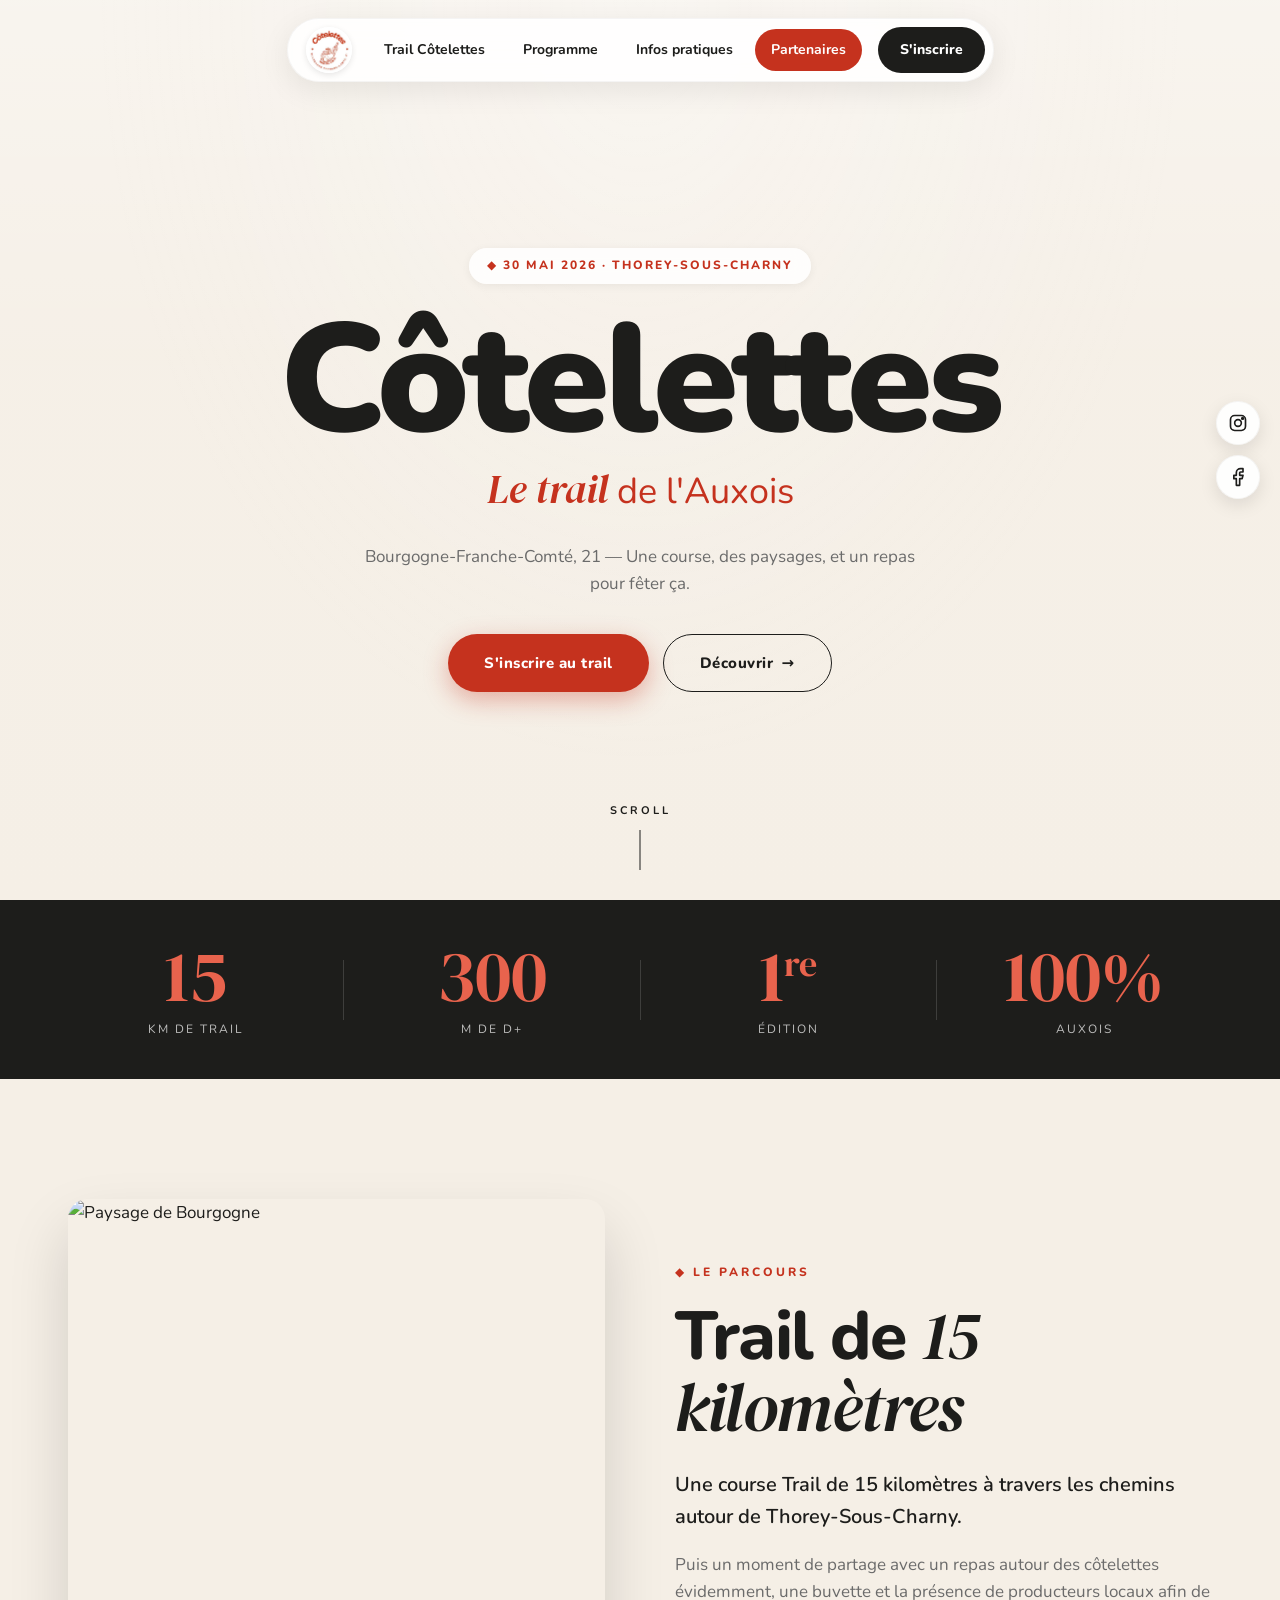
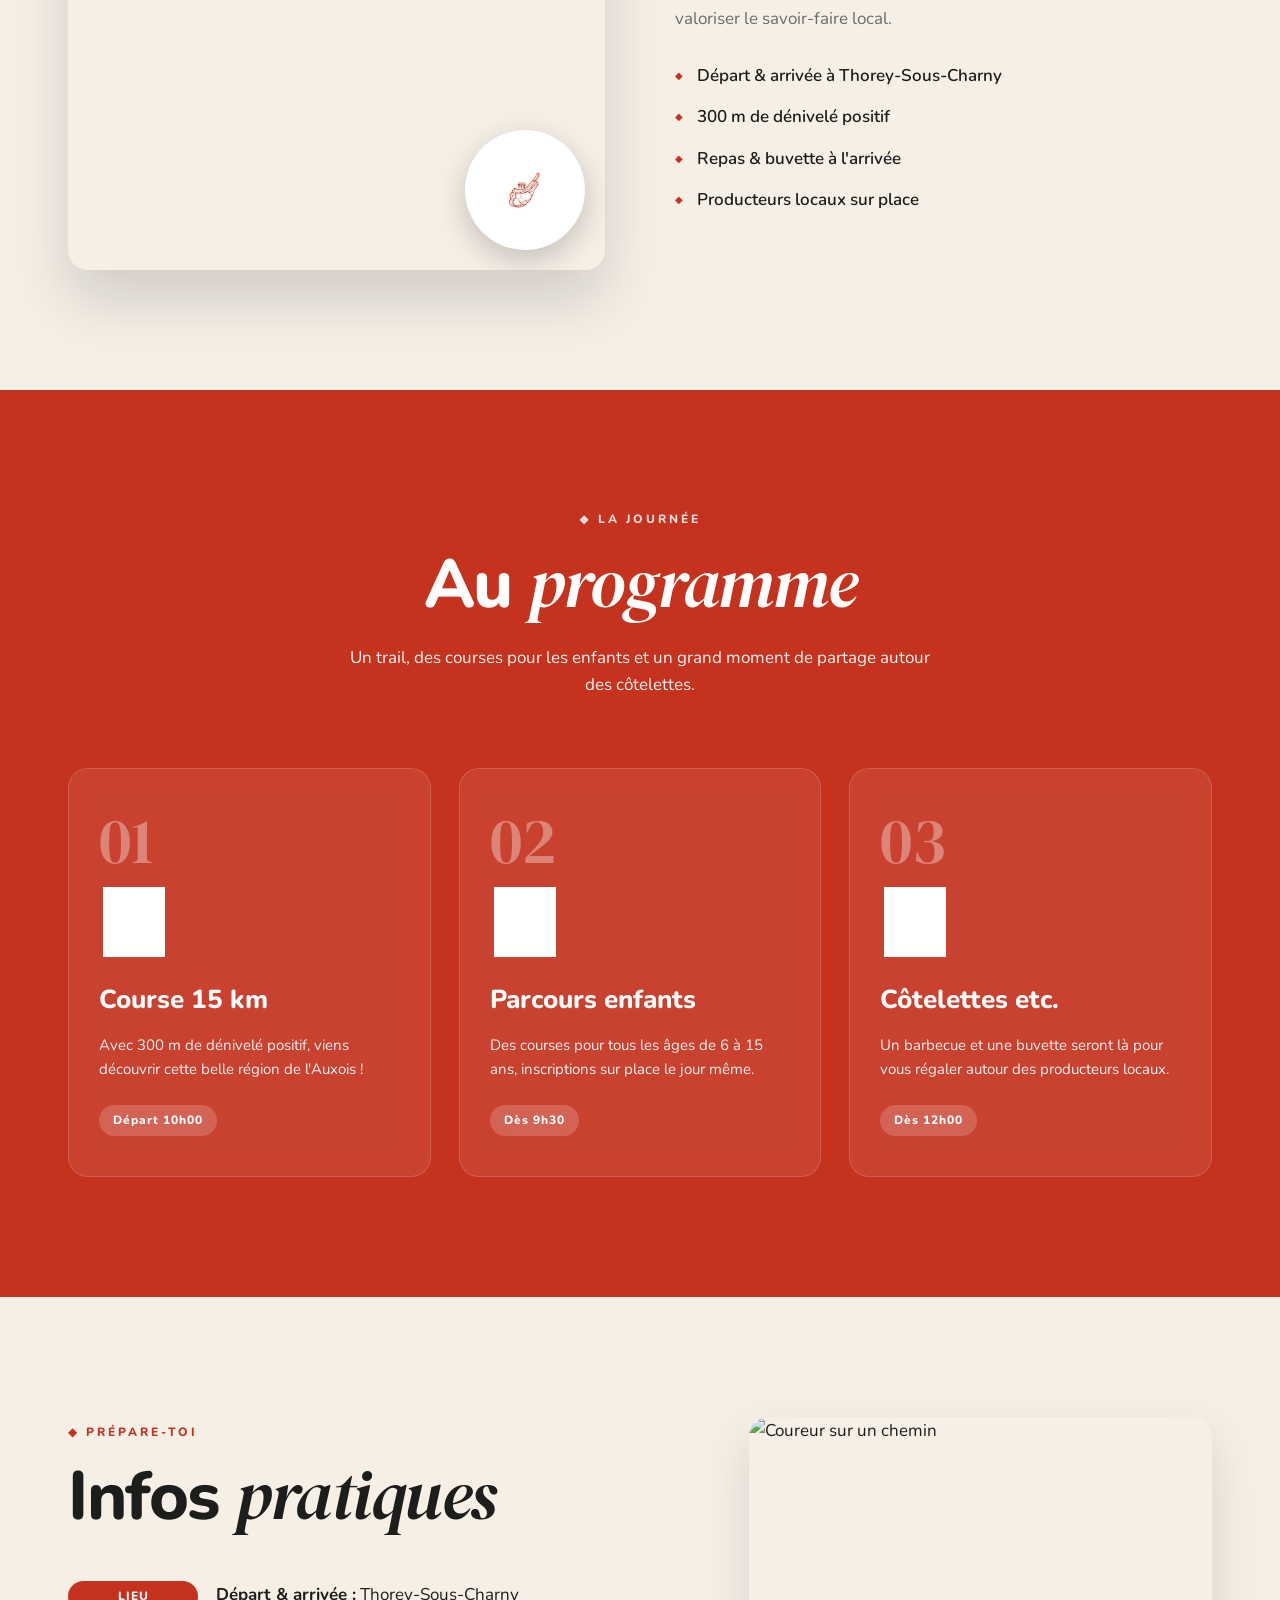
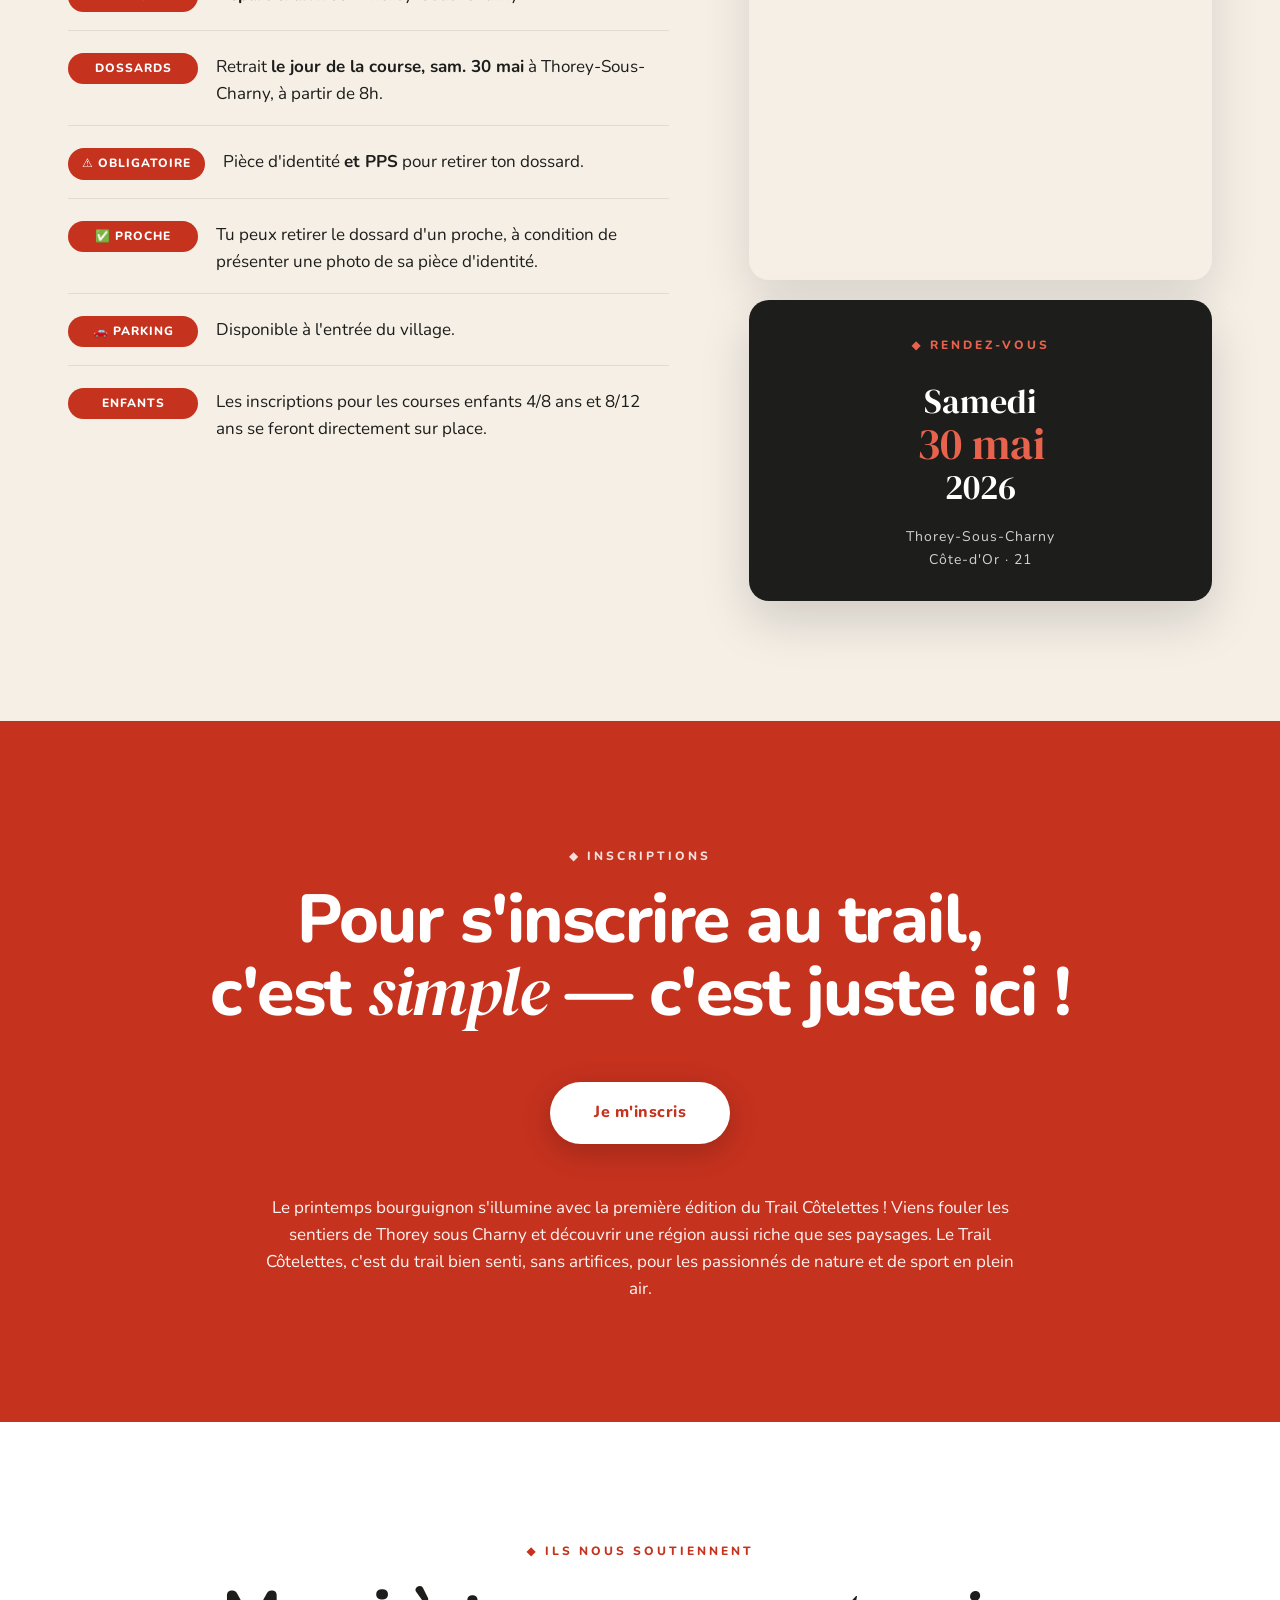
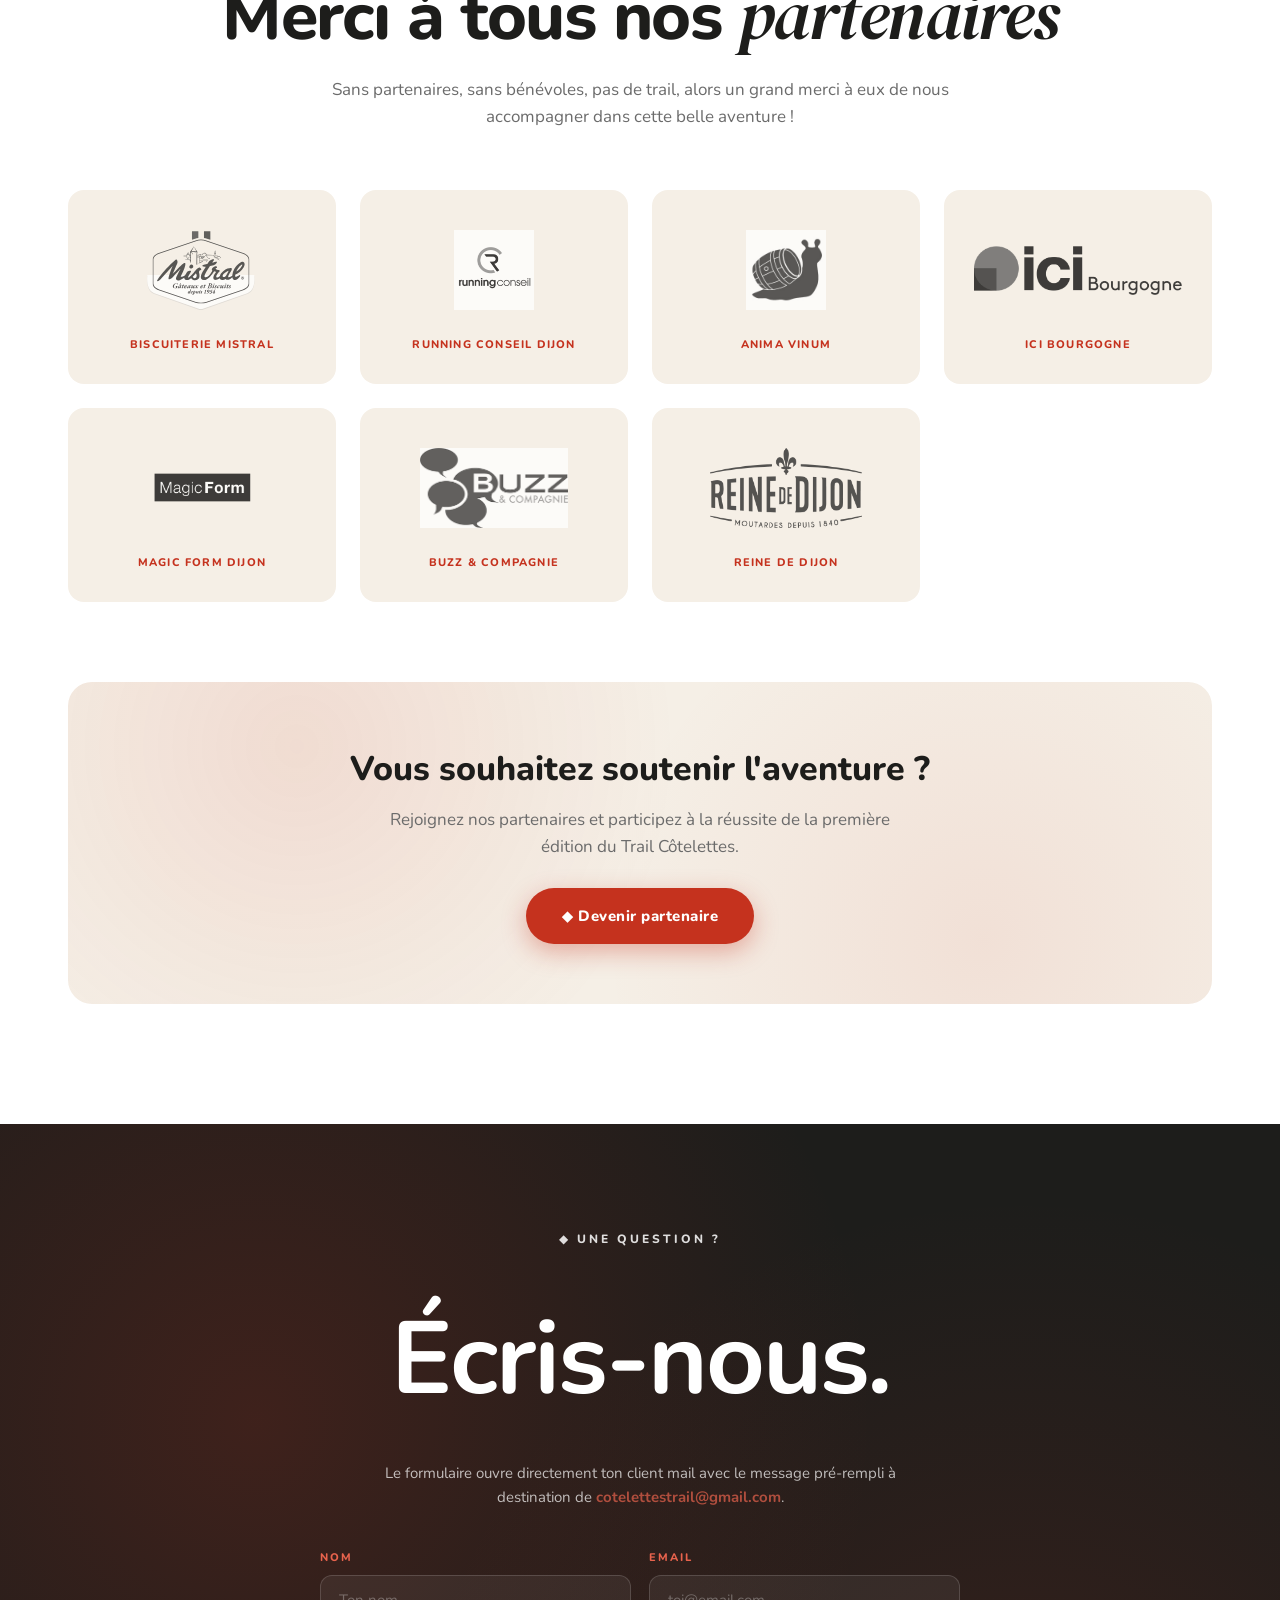
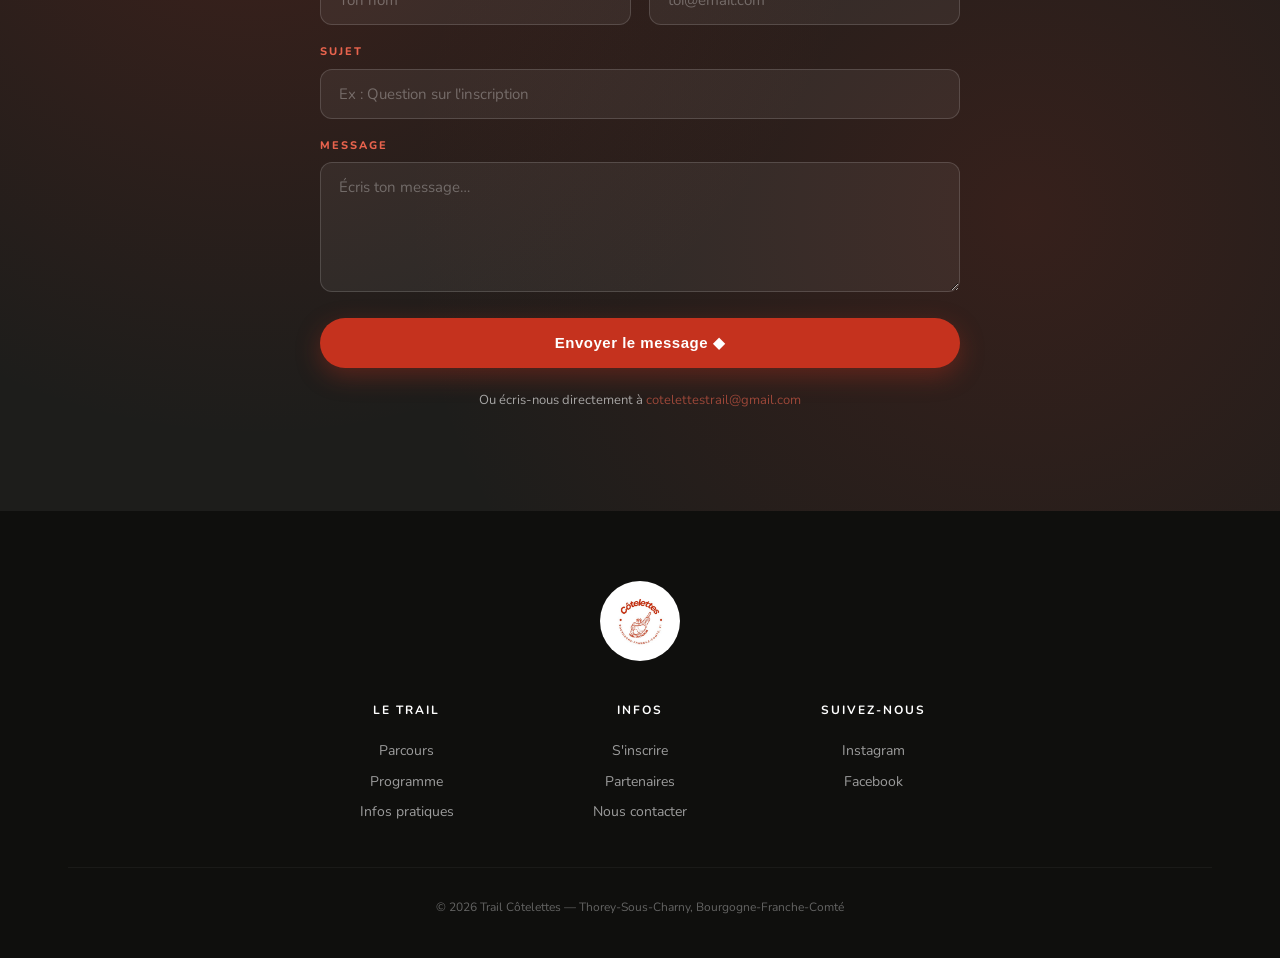
==== index.html @ 02a8e456 "Initial commit — V1 du site Trail Côtelettes - One-page responsive (HTML/CSS/JS vanilla) - Hero lumi" ====
<!DOCTYPE html>
<html lang="fr">
<head>
  <meta charset="UTF-8" />
  <meta name="viewport" content="width=device-width, initial-scale=1.0" />
  <title>Trail Côtelettes — Trail de l'Auxois, Bourgogne-Franche-Comté</title>
  <meta name="description" content="Première édition du Trail Côtelettes à Thorey-Sous-Charny : 15 km à travers l'Auxois, parcours enfants, repas côtelettes et producteurs locaux." />
  <link rel="icon" href="assets/logo.jpg" />
  <link rel="preconnect" href="https://fonts.googleapis.com">
  <link rel="preconnect" href="https://fonts.gstatic.com" crossorigin>
  <link href="https://fonts.googleapis.com/css2?family=Nunito:wght@400;600;700;800;900&family=DM+Serif+Display:ital@0;1&display=swap" rel="stylesheet">
  <link rel="stylesheet" href="styles.css" />
</head>
<body>

  <!-- Social rail -->
  <aside class="social-rail" aria-label="Réseaux sociaux">
    <a href="https://www.instagram.com/cotelettes_trail/" target="_blank" rel="noopener" aria-label="Instagram">
      <svg viewBox="0 0 24 24" fill="none" stroke="currentColor" stroke-width="2" stroke-linecap="round" stroke-linejoin="round"><rect x="3" y="3" width="18" height="18" rx="5"/><circle cx="12" cy="12" r="4"/><circle cx="17.5" cy="6.5" r="1" fill="currentColor"/></svg>
    </a>
    <a href="https://www.facebook.com/profile.php?id=61588005159588" target="_blank" rel="noopener" aria-label="Facebook">
      <svg viewBox="0 0 24 24" fill="none" stroke="currentColor" stroke-width="2" stroke-linecap="round" stroke-linejoin="round"><path d="M18 2h-3a5 5 0 0 0-5 5v3H7v4h3v8h4v-8h3l1-4h-4V7a1 1 0 0 1 1-1h3z"/></svg>
    </a>
  </aside>

  <!-- HEADER : pill nav flottante -->
  <header class="header">
    <div class="header__bar">
      <a href="#home" class="header__logo" aria-label="Accueil">
        <span class="header__logo-circle">
          <img src="assets/logo.jpg" alt="Logo Côtelettes" />
        </span>
      </a>
      <nav class="nav">
        <a href="#trail">Trail Côtelettes</a>
        <a href="#programme">Programme</a>
        <a href="#infos">Infos pratiques</a>
        <a href="#partenaires">Partenaires</a>
      </nav>
      <a href="https://fr.milesrepublic.com/event/cotelettes-15542" target="_blank" rel="noopener" class="header__cta">S'inscrire</a>
      <button class="burger" aria-label="Menu" aria-expanded="false">
        <span></span><span></span><span></span>
      </button>
    </div>
  </header>

  <!-- HERO -->
  <section id="home" class="hero">
    <div class="hero__bg"></div>
    <div class="hero__grain"></div>
    <div class="hero__content">
      <span class="hero__badge">◆ 30 MAI 2026 · THOREY-SOUS-CHARNY</span>
      <h1 class="hero__title">Côtelettes</h1>
      <p class="hero__tagline"><em>Le trail</em> de l'Auxois</p>
      <p class="hero__desc">Bourgogne-Franche-Comté, 21 — Une course, des paysages, et un repas pour fêter ça.</p>
      <div class="hero__actions">
        <a href="https://fr.milesrepublic.com/event/cotelettes-15542" target="_blank" rel="noopener" class="btn btn--primary">S'inscrire au trail</a>
        <a href="#trail" class="btn btn--ghost">Découvrir <span aria-hidden>→</span></a>
      </div>
    </div>
    <div class="hero__scroll" aria-hidden="true">
      <span class="hero__scroll-label">Scroll</span>
      <span class="hero__scroll-line"></span>
    </div>
  </section>

  <!-- STATS -->
  <section class="stats">
    <div class="container stats__grid">
      <div class="stats__item">
        <strong>15</strong><span>km de trail</span>
      </div>
      <div class="stats__sep"></div>
      <div class="stats__item">
        <strong>300</strong><span>m de D+</span>
      </div>
      <div class="stats__sep"></div>
      <div class="stats__item">
        <strong>1<sup>re</sup></strong><span>édition</span>
      </div>
      <div class="stats__sep"></div>
      <div class="stats__item">
        <strong>100%</strong><span>Auxois</span>
      </div>
    </div>
  </section>

  <!-- TRAIL : intro en split avec image -->
  <section id="trail" class="section trail">
    <div class="container trail__grid">
      <div class="trail__visual">
        <img src="https://images.unsplash.com/photo-1490750967868-88aa4486c946?auto=format&fit=crop&w=1200&q=80" alt="Paysage de Bourgogne" />
        <div class="trail__badge">
          <img src="assets/cotelette-icon.jpeg" alt="" />
        </div>
      </div>
      <div class="trail__text">
        <span class="eyebrow">◆ Le parcours</span>
        <h2>Trail de <em>15 kilomètres</em></h2>
        <p class="lead">
          Une course Trail de 15 kilomètres à travers les chemins autour
          de Thorey-Sous-Charny.
        </p>
        <p>
          Puis un moment de partage avec un repas autour des côtelettes évidemment,
          une buvette et la présence de producteurs locaux afin de valoriser
          le savoir-faire local.
        </p>
        <ul class="trail__list">
          <li><span>◆</span> Départ & arrivée à Thorey-Sous-Charny</li>
          <li><span>◆</span> 300 m de dénivelé positif</li>
          <li><span>◆</span> Repas & buvette à l'arrivée</li>
          <li><span>◆</span> Producteurs locaux sur place</li>
        </ul>
      </div>
    </div>
  </section>

  <!-- AU PROGRAMME -->
  <section id="programme" class="section section--red programme">
    <div class="container">
      <span class="eyebrow eyebrow--light">◆ La journée</span>
      <h2 class="section__title">Au <em>programme</em></h2>
      <p class="section__subtitle">Un trail, des courses pour les enfants et un grand moment de partage autour des côtelettes.</p>

      <div class="programme__grid">
        <article class="p-card">
          <span class="p-card__num">01</span>
          <img src="assets/cotelette-icon.jpeg" alt="" class="p-card__icon" />
          <h3>Course 15 km</h3>
          <p>Avec 300 m de dénivelé positif, viens découvrir cette belle région de l'Auxois !</p>
          <span class="p-card__time">Départ 10h00</span>
        </article>
        <article class="p-card">
          <span class="p-card__num">02</span>
          <img src="assets/cotelette-icon.jpeg" alt="" class="p-card__icon" />
          <h3>Parcours enfants</h3>
          <p>Des courses pour tous les âges de 6 à 15 ans, inscriptions sur place le jour même.</p>
          <span class="p-card__time">Dès 9h30</span>
        </article>
        <article class="p-card">
          <span class="p-card__num">03</span>
          <img src="assets/cotelette-icon.jpeg" alt="" class="p-card__icon" />
          <h3>Côtelettes etc.</h3>
          <p>Un barbecue et une buvette seront là pour vous régaler autour des producteurs locaux.</p>
          <span class="p-card__time">Dès 12h00</span>
        </article>
      </div>
    </div>
  </section>

  <!-- INFOS PRATIQUES (fond clair avec image en colonne) -->
  <section id="infos" class="section infos-section">
    <div class="container infos__grid">
      <div class="infos__text">
        <span class="eyebrow">◆ Prépare-toi</span>
        <h2>Infos <em>pratiques</em></h2>
        <ul class="infos__list">
          <li>
            <span class="infos__pill">Lieu</span>
            <div><strong>Départ & arrivée :</strong> Thorey-Sous-Charny</div>
          </li>
          <li>
            <span class="infos__pill">Dossards</span>
            <div>Retrait <strong>le jour de la course, sam. 30 mai</strong> à Thorey-Sous-Charny, à partir de 8h.</div>
          </li>
          <li>
            <span class="infos__pill">⚠️ Obligatoire</span>
            <div>Pièce d'identité <strong>et PPS</strong> pour retirer ton dossard.</div>
          </li>
          <li>
            <span class="infos__pill">✅ Proche</span>
            <div>Tu peux retirer le dossard d'un proche, à condition de présenter une photo de sa pièce d'identité.</div>
          </li>
          <li>
            <span class="infos__pill">🚗 Parking</span>
            <div>Disponible à l'entrée du village.</div>
          </li>
          <li>
            <span class="infos__pill">Enfants</span>
            <div>Les inscriptions pour les courses enfants 4/8 ans et 8/12 ans se feront directement sur place.</div>
          </li>
        </ul>
      </div>
      <aside class="infos__aside">
        <img src="https://images.unsplash.com/photo-1476480862126-209bfaa8edc8?auto=format&fit=crop&w=900&q=80" alt="Coureur sur un chemin" />
        <div class="infos__card">
          <span class="eyebrow">◆ Rendez-vous</span>
          <p class="infos__date">Samedi<br/><strong>30 mai</strong><br/>2026</p>
          <p class="infos__loc">Thorey-Sous-Charny<br/>Côte-d'Or · 21</p>
        </div>
      </aside>
    </div>
  </section>

  <!-- INSCRIPTIONS -->
  <section id="inscriptions" class="section section--red inscriptions">
    <div class="container">
      <span class="eyebrow eyebrow--light">◆ Inscriptions</span>
      <h2>Pour s'inscrire au trail,<br/>c'est <em>simple</em> — c'est juste ici !</h2>
      <a href="https://fr.milesrepublic.com/event/cotelettes-15542" target="_blank" rel="noopener" class="btn btn--white">Je m'inscris</a>
      <p class="inscriptions__text">
        Le printemps bourguignon s'illumine avec la première édition du Trail Côtelettes !
        Viens fouler les sentiers de Thorey sous Charny et découvrir une région aussi riche
        que ses paysages. Le Trail Côtelettes, c'est du trail bien senti, sans artifices,
        pour les passionnés de nature et de sport en plein air.
      </p>
    </div>
  </section>

  <!-- PARTENAIRES -->
  <section id="partenaires" class="section partenaires">
    <div class="container">
      <span class="eyebrow eyebrow--center">◆ Ils nous soutiennent</span>
      <h2 class="section__title">Merci à tous nos <em>partenaires</em></h2>
      <p class="partenaires__lead">
        Sans partenaires, sans bénévoles, pas de trail, alors un grand merci à eux
        de nous accompagner dans cette belle aventure !
      </p>

      <div class="partners-grid">
        <a href="https://www.biscuits-mistral.fr/" target="_blank" rel="noopener" class="partner">
          <div class="partner__logo"><img src="assets/partners/mistral.svg" alt="Biscuiterie Mistral" /></div>
          <span class="partner__name">BISCUITERIE MISTRAL</span>
        </a>
        <a href="https://www.running-conseil.com/runningconseil-dijon.html" target="_blank" rel="noopener" class="partner">
          <div class="partner__logo"><img src="assets/partners/running-conseil.png" alt="Running Conseil Dijon" /></div>
          <span class="partner__name">RUNNING CONSEIL DIJON</span>
        </a>
        <a href="https://www.animavinum.fr" target="_blank" rel="noopener" class="partner">
          <div class="partner__logo"><img src="assets/partners/anima-vinum.jpg" alt="Anima Vinum" /></div>
          <span class="partner__name">ANIMA VINUM</span>
        </a>
        <a href="https://www.francebleu.fr/radio/bourgogne" target="_blank" rel="noopener" class="partner">
          <div class="partner__logo"><img src="assets/partners/ici-bourgogne.png" alt="Ici Bourgogne" /></div>
          <span class="partner__name">ICI BOURGOGNE</span>
        </a>
        <a href="https://magic-form.fr" target="_blank" rel="noopener" class="partner">
          <div class="partner__logo"><img src="assets/partners/magic-form.png" alt="Magic Form Dijon" /></div>
          <span class="partner__name">MAGIC FORM DIJON</span>
        </a>
        <a href="https://www.buzzetcompagnie.com" target="_blank" rel="noopener" class="partner">
          <div class="partner__logo"><img src="assets/partners/buzz-compagnie.png" alt="Buzz &amp; Compagnie" /></div>
          <span class="partner__name">BUZZ &amp; COMPAGNIE</span>
        </a>
        <a href="https://reinededijon.fr" target="_blank" rel="noopener" class="partner">
          <div class="partner__logo"><img src="assets/partners/reine-de-dijon.webp" alt="Reine de Dijon" /></div>
          <span class="partner__name">REINE DE DIJON</span>
        </a>
      </div>

      <div class="partenaires__cta">
        <h3>Vous souhaitez soutenir l'aventure ?</h3>
        <p>Rejoignez nos partenaires et participez à la réussite de la première édition du Trail Côtelettes.</p>
        <a href="mailto:cotelettestrail@gmail.com?subject=Devenir%20partenaire%20du%20Trail%20C%C3%B4telettes&body=Bonjour%2C%0A%0AJe%20souhaite%20devenir%20partenaire%20du%20Trail%20C%C3%B4telettes.%0A%0ANom%20de%20l'entreprise%20%2F%20association%20%3A%20%0APersonne%20%C3%A0%20contacter%20%3A%20%0AT%C3%A9l%C3%A9phone%20%3A%20%0A%0ANotre%20proposition%20de%20soutien%20%3A%20%0A%0AMerci%20%2C%0A" class="btn btn--primary">◆ Devenir partenaire</a>
      </div>
    </div>
  </section>

  <!-- CONTACT / FORMULAIRE -->
  <section id="contact" class="contact-cta">
    <div class="container contact-cta__inner">
      <span class="eyebrow eyebrow--light">◆ Une question ?</span>
      <h2>Écris-nous.</h2>
      <p class="contact-cta__intro">Le formulaire ouvre directement ton client mail avec le message pré-rempli à destination de <strong>cotelettestrail@gmail.com</strong>.</p>

      <form class="contact-form" id="contactForm" novalidate>
        <div class="contact-form__row">
          <label>
            <span>Nom</span>
            <input type="text" name="name" required placeholder="Ton nom" />
          </label>
          <label>
            <span>Email</span>
            <input type="email" name="email" required placeholder="toi@email.com" />
          </label>
        </div>
        <label>
          <span>Sujet</span>
          <input type="text" name="subject" required placeholder="Ex : Question sur l'inscription" />
        </label>
        <label>
          <span>Message</span>
          <textarea name="message" rows="5" required placeholder="Écris ton message…"></textarea>
        </label>
        <button type="submit" class="btn btn--primary">Envoyer le message ◆</button>
        <p class="contact-form__fallback">Ou écris-nous directement à <a href="mailto:cotelettestrail@gmail.com">cotelettestrail@gmail.com</a></p>
      </form>
    </div>
  </section>

  <!-- FOOTER -->
  <footer class="footer">
    <div class="container footer__inner">
      <img src="assets/logo.jpg" alt="Logo Côtelettes" class="footer__logo" />
      <div class="footer__cols">
        <div>
          <h4>Le trail</h4>
          <a href="#trail">Parcours</a>
          <a href="#programme">Programme</a>
          <a href="#infos">Infos pratiques</a>
        </div>
        <div>
          <h4>Infos</h4>
          <a href="https://fr.milesrepublic.com/event/cotelettes-15542" target="_blank" rel="noopener">S'inscrire</a>
          <a href="#partenaires">Partenaires</a>
          <a href="#contact">Nous contacter</a>
        </div>
        <div>
          <h4>Suivez-nous</h4>
          <a href="https://www.instagram.com/cotelettes_trail/" target="_blank" rel="noopener">Instagram</a>
          <a href="https://www.facebook.com/profile.php?id=61588005159588" target="_blank" rel="noopener">Facebook</a>
        </div>
      </div>
      <p class="footer__copy">© 2026 Trail Côtelettes — Thorey-Sous-Charny, Bourgogne-Franche-Comté</p>
    </div>
  </footer>

  <script src="script.js"></script>
</body>
</html>
---- styles.css ----
/* =========================================================
   Trail Côtelettes – Styles V1
   Inspiration : hero lumineux, pill nav, accents serif
========================================================= */

:root {
  --red: #c5321e;
  --red-dark: #a42714;
  --red-soft: #e8634d;
  --cream: #f5efe6;
  --sand: #ece2d0;
  --white: #ffffff;
  --text-dark: #1d1d1b;
  --text-muted: #6b6b6b;
  --radius: 999px;
  --max: 1200px;
  --ease: cubic-bezier(.4,0,.2,1);
  --serif: 'DM Serif Display', 'Times New Roman', serif;
}

* { box-sizing: border-box; margin: 0; padding: 0; }
html { scroll-behavior: smooth; }

body {
  font-family: 'Nunito', system-ui, -apple-system, sans-serif;
  color: var(--text-dark);
  background: var(--cream);
  line-height: 1.6;
  font-size: 17px;
  -webkit-font-smoothing: antialiased;
  overflow-x: hidden;
}

img { max-width: 100%; display: block; }
a { color: inherit; text-decoration: none; }

.container { max-width: var(--max); margin: 0 auto; padding: 0 28px; }

/* Eyebrow */
.eyebrow {
  display: inline-block;
  font-size: 12px;
  font-weight: 800;
  letter-spacing: 3px;
  text-transform: uppercase;
  color: var(--red);
  margin-bottom: 18px;
}
.eyebrow--light { color: rgba(255,255,255,.85); }
.eyebrow--center { display: block; text-align: center; }

/* Serif italic accent utilisé partout */
em {
  font-family: var(--serif);
  font-style: italic;
  font-weight: 400;
}

h2 em { color: inherit; }

/* ============ HEADER : pill nav flottante ============ */
.header {
  position: fixed;
  top: 18px;
  left: 0; right: 0;
  z-index: 100;
  display: flex;
  justify-content: center;
  pointer-events: none;
}
.header__bar {
  pointer-events: auto;
  display: flex;
  align-items: center;
  gap: 8px;
  background: rgba(255,255,255,.88);
  backdrop-filter: blur(16px);
  -webkit-backdrop-filter: blur(16px);
  border-radius: var(--radius);
  padding: 8px 8px 8px 18px;
  box-shadow: 0 8px 30px rgba(0,0,0,.08), 0 1px 0 rgba(255,255,255,.4) inset;
  border: 1px solid rgba(0,0,0,.04);
  max-width: calc(100% - 32px);
}
.header__logo { flex-shrink: 0; }
.header__logo-circle {
  display: block;
  width: 46px; height: 46px;
  border-radius: 50%;
  overflow: hidden;
  background: var(--white);
  box-shadow: 0 2px 6px rgba(0,0,0,.1);
}
.header__logo-circle img {
  width: 100%;
  height: 100%;
  object-fit: cover;
  transform: scale(1.35);
}
.nav {
  display: flex;
  gap: 6px;
  padding: 0 8px;
}
.nav a {
  font-weight: 700;
  font-size: 14px;
  color: var(--text-dark);
  padding: 10px 16px;
  border-radius: var(--radius);
  transition: background .2s var(--ease), color .2s var(--ease);
}
.nav a:hover { background: rgba(197,50,30,.08); color: var(--red); }
.nav a.active { background: var(--red); color: var(--white); }

.header__cta {
  background: var(--text-dark);
  color: var(--white);
  padding: 12px 22px;
  border-radius: var(--radius);
  font-weight: 800;
  font-size: 14px;
  transition: background .2s var(--ease), transform .2s var(--ease);
}
.header__cta:hover { background: var(--red); transform: translateY(-1px); }

.burger {
  display: none;
  background: none;
  border: 0;
  cursor: pointer;
  flex-direction: column;
  gap: 5px;
  padding: 12px;
}
.burger span {
  width: 22px; height: 2px;
  background: var(--text-dark);
  transition: transform .3s var(--ease), opacity .3s var(--ease);
}
.burger.open span:nth-child(1) { transform: translateY(7px) rotate(45deg); }
.burger.open span:nth-child(2) { opacity: 0; }
.burger.open span:nth-child(3) { transform: translateY(-7px) rotate(-45deg); }

/* ============ HERO lumineux ============ */
.hero {
  position: relative;
  min-height: 100vh;
  display: flex;
  align-items: center;
  justify-content: center;
  text-align: center;
  padding: 140px 24px 100px;
  overflow: hidden;
  color: var(--text-dark);
}
.hero__bg {
  position: absolute;
  inset: 0;
  background:
    linear-gradient(180deg, rgba(255,255,255,.35) 0%, rgba(255,255,255,.05) 40%, rgba(245,239,230,.85) 100%),
    url('https://images.unsplash.com/photo-1500534314209-a25ddb2bd429?auto=format&fit=crop&w=1920&q=80') center/cover no-repeat;
  /* image : paysage vallonné ensoleillé, printemps */
  z-index: 0;
}
.hero__grain {
  position: absolute;
  inset: 0;
  background: radial-gradient(ellipse at center top, rgba(255,255,255,.2), transparent 60%);
  z-index: 1;
  pointer-events: none;
}
.hero__content {
  position: relative;
  z-index: 2;
  max-width: 820px;
}
.hero__badge {
  display: inline-block;
  background: rgba(255,255,255,.85);
  backdrop-filter: blur(10px);
  padding: 8px 18px;
  border-radius: var(--radius);
  font-size: 12px;
  font-weight: 800;
  letter-spacing: 2px;
  color: var(--red);
  margin-bottom: 28px;
  box-shadow: 0 2px 10px rgba(0,0,0,.06);
}
.hero__title {
  font-size: clamp(72px, 12vw, 180px);
  font-weight: 900;
  letter-spacing: -4px;
  line-height: .9;
  color: var(--text-dark);
}
.hero__tagline {
  font-size: clamp(22px, 3vw, 36px);
  color: var(--red);
  margin-top: 8px;
}
.hero__tagline em { font-size: 1.1em; }
.hero__desc {
  margin-top: 22px;
  font-size: 17px;
  color: var(--text-muted);
  max-width: 580px;
  margin-left: auto;
  margin-right: auto;
}
.hero__actions {
  margin-top: 36px;
  display: flex;
  gap: 14px;
  justify-content: center;
  flex-wrap: wrap;
}
.hero__scroll {
  position: absolute;
  bottom: 30px; left: 50%;
  transform: translateX(-50%);
  display: flex;
  flex-direction: column;
  align-items: center;
  gap: 10px;
  z-index: 3;
}
.hero__scroll-label {
  font-size: 11px;
  letter-spacing: 3px;
  font-weight: 700;
  color: var(--text-dark);
  text-transform: uppercase;
}
.hero__scroll-line {
  width: 1px;
  height: 40px;
  background: var(--text-dark);
  position: relative;
  overflow: hidden;
}
.hero__scroll-line::after {
  content: '';
  position: absolute;
  top: -40px; left: 0;
  width: 100%; height: 40px;
  background: var(--red);
  animation: scrollLine 2s infinite;
}
@keyframes scrollLine {
  0% { top: -40px; } 100% { top: 40px; }
}

/* ============ BUTTONS ============ */
.btn {
  display: inline-flex;
  align-items: center;
  gap: 8px;
  padding: 16px 36px;
  border-radius: var(--radius);
  font-weight: 800;
  font-size: 15px;
  letter-spacing: .5px;
  cursor: pointer;
  transition: transform .2s var(--ease), box-shadow .2s var(--ease), background .2s var(--ease);
  border: 0;
}
.btn--primary {
  background: var(--red);
  color: var(--white);
  box-shadow: 0 8px 24px rgba(197, 50, 30, .35);
}
.btn--primary:hover {
  background: var(--red-dark);
  transform: translateY(-2px);
  box-shadow: 0 12px 30px rgba(197, 50, 30, .5);
}
.btn--ghost {
  background: transparent;
  color: var(--text-dark);
  border: 1.5px solid var(--text-dark);
}
.btn--ghost:hover {
  background: var(--text-dark);
  color: var(--white);
  transform: translateY(-2px);
}
.btn--white {
  background: var(--white);
  color: var(--red);
  padding: 18px 44px;
  font-size: 16px;
  box-shadow: 0 8px 30px rgba(0,0,0,.2);
}
.btn--white:hover {
  transform: translateY(-2px);
  box-shadow: 0 12px 40px rgba(0,0,0,.25);
}

/* ============ STATS ============ */
.stats {
  background: var(--text-dark);
  color: var(--white);
  padding: 40px 0;
}
.stats__grid {
  display: flex;
  align-items: center;
  justify-content: space-between;
  gap: 20px;
}
.stats__item {
  display: flex;
  flex-direction: column;
  align-items: center;
  flex: 1;
  text-align: center;
}
.stats__item strong {
  font-family: var(--serif);
  font-size: clamp(42px, 6vw, 72px);
  line-height: 1;
  font-weight: 400;
  color: var(--red-soft);
}
.stats__item sup { font-size: .5em; top: -.8em; }
.stats__item span {
  font-size: 12px;
  letter-spacing: 2px;
  text-transform: uppercase;
  margin-top: 8px;
  opacity: .7;
}
.stats__sep {
  width: 1px;
  height: 60px;
  background: rgba(255,255,255,.15);
}

/* ============ SECTIONS ============ */
.section { padding: 120px 0; position: relative; }
.section--red {
  background: var(--red);
  color: var(--white);
}
.section h2 {
  font-size: clamp(38px, 5.5vw, 68px);
  font-weight: 800;
  line-height: 1.05;
  letter-spacing: -1.5px;
  margin-bottom: 24px;
}
.section__title { text-align: center; }
.section__subtitle {
  text-align: center;
  max-width: 580px;
  margin: 0 auto 70px;
  opacity: .95;
  font-size: 17px;
}

/* ============ TRAIL (split) ============ */
.trail { background: var(--cream); }
.trail__grid {
  display: grid;
  grid-template-columns: 1fr 1fr;
  gap: 70px;
  align-items: center;
}
.trail__visual {
  position: relative;
  border-radius: 20px;
  overflow: hidden;
  aspect-ratio: 4/5;
  box-shadow: 0 30px 60px rgba(0,0,0,.15);
}
.trail__visual img {
  width: 100%; height: 100%;
  object-fit: cover;
  transition: transform .8s var(--ease);
}
.trail__visual:hover img { transform: scale(1.04); }
.trail__badge {
  position: absolute;
  bottom: 20px; right: 20px;
  width: 120px; height: 120px;
  background: var(--white);
  border-radius: 50%;
  display: flex;
  align-items: center;
  justify-content: center;
  box-shadow: 0 10px 30px rgba(0,0,0,.2);
  padding: 18px;
}
.trail__badge img { width: 100%; object-fit: contain; }
.trail__text h2 { color: var(--text-dark); }
.trail__text .lead {
  font-size: 20px;
  font-weight: 600;
  margin-bottom: 18px;
  color: var(--text-dark);
}
.trail__text p { color: var(--text-muted); margin-bottom: 14px; }
.trail__list {
  list-style: none;
  margin-top: 30px;
  display: flex;
  flex-direction: column;
  gap: 14px;
}
.trail__list li {
  display: flex;
  align-items: flex-start;
  gap: 14px;
  font-weight: 600;
  color: var(--text-dark);
}
.trail__list li span { color: var(--red); font-size: 10px; margin-top: 6px; }

/* ============ PROGRAMME cards numérotées ============ */
.programme .eyebrow { display: block; text-align: center; }
.programme__grid {
  display: grid;
  grid-template-columns: repeat(3, 1fr);
  gap: 28px;
}
.p-card {
  background: rgba(255,255,255,.08);
  border: 1px solid rgba(255,255,255,.15);
  border-radius: 20px;
  padding: 40px 30px;
  position: relative;
  transition: background .3s var(--ease), transform .3s var(--ease);
  backdrop-filter: blur(8px);
}
.p-card:hover {
  background: rgba(255,255,255,.98);
  color: var(--text-dark);
  transform: translateY(-6px);
}
.p-card:hover h3 { color: var(--red); }
.p-card:hover p { color: var(--text-muted); }
.p-card:hover .p-card__num { color: var(--red); opacity: .3; }
.p-card:hover .p-card__time { background: var(--red); color: var(--white); }

.p-card__num {
  font-family: var(--serif);
  font-size: 64px;
  line-height: 1;
  font-weight: 400;
  opacity: .35;
  transition: color .3s var(--ease), opacity .3s var(--ease);
}
.p-card__icon {
  width: 70px; height: 70px;
  object-fit: contain;
  margin: 14px 0 22px;
  filter: brightness(0) invert(1);
  transition: filter .3s var(--ease);
}
.p-card:hover .p-card__icon { filter: none; }
.p-card h3 {
  font-size: 26px;
  font-weight: 800;
  margin-bottom: 12px;
  transition: color .3s var(--ease);
}
.p-card p { font-size: 15px; opacity: .92; transition: color .3s var(--ease); }
.p-card__time {
  display: inline-block;
  margin-top: 24px;
  padding: 6px 14px;
  border-radius: var(--radius);
  background: rgba(255,255,255,.18);
  font-size: 12px;
  font-weight: 800;
  letter-spacing: 1px;
  transition: background .3s var(--ease), color .3s var(--ease);
}

/* ============ INFOS PRATIQUES split ============ */
.infos-section { background: var(--cream); }
.infos__grid {
  display: grid;
  grid-template-columns: 1.3fr 1fr;
  gap: 80px;
  align-items: start;
}
.infos__text h2 { color: var(--text-dark); }
.infos__list {
  list-style: none;
  margin-top: 30px;
  display: flex;
  flex-direction: column;
  gap: 4px;
}
.infos__list li {
  display: flex;
  gap: 18px;
  padding: 18px 0;
  border-bottom: 1px solid rgba(0,0,0,.08);
  align-items: flex-start;
}
.infos__list li:last-child { border-bottom: 0; }
.infos__pill {
  flex-shrink: 0;
  min-width: 130px;
  display: inline-block;
  padding: 6px 14px;
  border-radius: var(--radius);
  background: var(--red);
  color: var(--white);
  font-size: 12px;
  font-weight: 800;
  letter-spacing: 1px;
  text-transform: uppercase;
  text-align: center;
}
.infos__list div { color: var(--text-dark); }
.infos__list strong { color: var(--text-dark); }

.infos__aside {
  position: sticky;
  top: 110px;
  display: flex;
  flex-direction: column;
  gap: 20px;
}
.infos__aside img {
  border-radius: 20px;
  aspect-ratio: 1/1;
  object-fit: cover;
  box-shadow: 0 20px 50px rgba(0,0,0,.12);
}
.infos__card {
  background: var(--text-dark);
  color: var(--white);
  border-radius: 20px;
  padding: 30px;
  text-align: center;
  box-shadow: 0 20px 50px rgba(0,0,0,.15);
}
.infos__card .eyebrow { color: var(--red-soft); }
.infos__date {
  font-family: var(--serif);
  font-size: 34px;
  line-height: 1.1;
  margin: 10px 0 20px;
}
.infos__date strong { color: var(--red-soft); font-size: 1.3em; font-weight: 400; }
.infos__loc { font-size: 14px; opacity: .8; letter-spacing: 1px; }

/* ============ INSCRIPTIONS ============ */
.inscriptions { text-align: center; }
.inscriptions .btn { margin-top: 30px; }
.inscriptions__text {
  margin: 50px auto 0;
  max-width: 760px;
  opacity: .95;
  font-size: 17px;
}

/* ============ PARTENAIRES ============ */
.partenaires { background: var(--white); padding: 120px 0; }
.partenaires h2 { color: var(--text-dark); }
.partenaires__lead {
  text-align: center;
  color: var(--text-muted);
  max-width: 640px;
  margin: 0 auto 60px;
  font-size: 17px;
}
.partners-grid {
  display: grid;
  grid-template-columns: repeat(4, 1fr);
  gap: 24px;
}
.partner {
  display: flex;
  flex-direction: column;
  align-items: center;
  gap: 16px;
  padding: 30px 20px;
  background: var(--cream);
  border-radius: 16px;
  transition: transform .3s var(--ease), box-shadow .3s var(--ease), background .3s var(--ease);
  cursor: pointer;
}
.partner:hover {
  transform: translateY(-6px);
  background: var(--white);
  box-shadow: 0 18px 40px rgba(0,0,0,.1);
}
.partner__logo {
  width: 100%;
  height: 100px;
  display: flex;
  align-items: center;
  justify-content: center;
  padding: 10px;
}
.partner__logo img {
  max-width: 100%;
  max-height: 100%;
  width: auto;
  height: auto;
  object-fit: contain;
  filter: grayscale(100%);
  opacity: .75;
  transition: filter .3s var(--ease), opacity .3s var(--ease);
}
.partner:hover .partner__logo img {
  filter: grayscale(0);
  opacity: 1;
}
.partner__name {
  color: var(--red);
  font-size: 11px;
  font-weight: 800;
  letter-spacing: 1.2px;
  text-align: center;
}

/* ============ PARTENAIRES CTA ============ */
.partenaires__cta {
  margin-top: 80px;
  text-align: center;
  padding: 60px 40px;
  background: var(--cream);
  border-radius: 24px;
  position: relative;
  overflow: hidden;
}
.partenaires__cta::before {
  content: '';
  position: absolute;
  inset: 0;
  background: radial-gradient(circle at 20% 20%, rgba(197,50,30,.1), transparent 40%),
              radial-gradient(circle at 80% 80%, rgba(197,50,30,.08), transparent 40%);
  pointer-events: none;
}
.partenaires__cta h3 {
  font-size: clamp(24px, 3vw, 34px);
  font-weight: 800;
  color: var(--text-dark);
  margin-bottom: 10px;
  position: relative;
}
.partenaires__cta p {
  max-width: 520px;
  margin: 0 auto 28px;
  color: var(--text-muted);
  position: relative;
}
.partenaires__cta .btn { position: relative; }

/* ============ CONTACT CTA ============ */
.contact-cta {
  background: var(--text-dark);
  color: var(--white);
  text-align: center;
  padding: 100px 0;
  background-image: radial-gradient(circle at 20% 30%, rgba(197,50,30,.2), transparent 50%),
                    radial-gradient(circle at 80% 70%, rgba(197,50,30,.15), transparent 50%);
}
.contact-cta h2 {
  font-size: clamp(50px, 8vw, 110px);
  letter-spacing: -2px;
  margin: 10px 0 20px;
}
.contact-cta__intro {
  max-width: 560px;
  margin: 0 auto 40px;
  opacity: .7;
  font-size: 15px;
}
.contact-cta__intro strong { color: var(--red-soft); font-weight: 700; }

/* Formulaire */
.contact-form {
  max-width: 640px;
  margin: 0 auto;
  display: flex;
  flex-direction: column;
  gap: 18px;
  text-align: left;
}
.contact-form__row {
  display: grid;
  grid-template-columns: 1fr 1fr;
  gap: 18px;
}
.contact-form label {
  display: flex;
  flex-direction: column;
  gap: 8px;
}
.contact-form label > span {
  font-size: 11px;
  font-weight: 800;
  letter-spacing: 2px;
  text-transform: uppercase;
  color: var(--red-soft);
}
.contact-form input,
.contact-form textarea {
  font-family: inherit;
  font-size: 15px;
  padding: 14px 18px;
  border-radius: 12px;
  border: 1px solid rgba(255,255,255,.15);
  background: rgba(255,255,255,.06);
  color: var(--white);
  outline: none;
  transition: border-color .2s var(--ease), background .2s var(--ease);
}
.contact-form input::placeholder,
.contact-form textarea::placeholder { color: rgba(255,255,255,.3); }
.contact-form input:focus,
.contact-form textarea:focus {
  border-color: var(--red-soft);
  background: rgba(255,255,255,.1);
}
.contact-form textarea { resize: vertical; min-height: 120px; }
.contact-form .btn {
  justify-content: center;
  margin-top: 8px;
}
.contact-form__fallback {
  text-align: center;
  font-size: 13px;
  opacity: .6;
  margin-top: 4px;
}
.contact-form__fallback a {
  color: var(--red-soft);
  border-bottom: 1px solid transparent;
  transition: border-color .2s var(--ease);
}
.contact-form__fallback a:hover { border-color: var(--red-soft); }

/* ============ SOCIAL RAIL ============ */
.social-rail {
  position: fixed;
  right: 20px;
  top: 50%;
  transform: translateY(-50%);
  z-index: 90;
  display: flex;
  flex-direction: column;
  gap: 10px;
}
.social-rail a {
  width: 44px; height: 44px;
  display: flex;
  align-items: center;
  justify-content: center;
  background: rgba(255,255,255,.9);
  backdrop-filter: blur(10px);
  border-radius: 50%;
  color: var(--text-dark);
  box-shadow: 0 6px 18px rgba(0,0,0,.1);
  transition: transform .25s var(--ease), background .25s var(--ease), color .25s var(--ease);
  border: 1px solid rgba(0,0,0,.04);
}
.social-rail a:hover {
  transform: translateY(-3px) scale(1.05);
  background: var(--red);
  color: var(--white);
}
.social-rail svg { width: 20px; height: 20px; }

/* ============ FOOTER ============ */
.footer {
  background: #0f0f0d;
  color: #9c9c9c;
  padding: 70px 0 40px;
  font-size: 14px;
}
.footer__inner { display: flex; flex-direction: column; align-items: center; gap: 40px; text-align: center; }
.footer__logo {
  height: 80px;
  border-radius: 50%;
  background: var(--white);
  padding: 4px;
}
.footer__cols {
  display: grid;
  grid-template-columns: repeat(3, 1fr);
  gap: 60px;
  width: 100%;
  max-width: 640px;
}
.footer__cols h4 {
  color: var(--white);
  font-size: 12px;
  letter-spacing: 2px;
  text-transform: uppercase;
  margin-bottom: 16px;
}
.footer__cols a {
  display: block;
  padding: 4px 0;
  color: #9c9c9c;
  transition: color .2s var(--ease);
}
.footer__cols a:hover { color: var(--red-soft); }
.footer__copy {
  padding-top: 30px;
  border-top: 1px solid rgba(255,255,255,.08);
  width: 100%;
  font-size: 12px;
  opacity: .6;
}

/* ============ RESPONSIVE ============ */
@media (max-width: 980px) {
  .trail__grid, .infos__grid { grid-template-columns: 1fr; gap: 50px; }
  .programme__grid { grid-template-columns: 1fr; gap: 20px; }
  .partners-grid { grid-template-columns: repeat(3, 1fr); }
  .stats__grid { flex-wrap: wrap; }
  .stats__sep { display: none; }
  .stats__item { flex: 1 1 40%; }
  .infos__aside { position: static; }
}
@media (max-width: 720px) {
  .nav, .header__cta { display: none; }
  .burger { display: flex; }
  .nav.open {
    display: flex;
    flex-direction: column;
    position: absolute;
    top: 70px; left: 16px; right: 16px;
    background: var(--white);
    border-radius: 20px;
    padding: 20px;
    box-shadow: 0 20px 50px rgba(0,0,0,.15);
  }
  .nav.open a { padding: 14px; text-align: center; }
  .section { padding: 80px 0; }
  .hero { padding: 120px 20px 80px; }
  .partners-grid { grid-template-columns: repeat(2, 1fr); }
  .footer__cols { grid-template-columns: 1fr; gap: 30px; }
  .infos__list li { flex-direction: column; gap: 8px; }
  .infos__pill { min-width: auto; }
  .contact-form__row { grid-template-columns: 1fr; }
  .social-rail { right: 10px; gap: 6px; }
  .social-rail a { width: 38px; height: 38px; }
  .social-rail svg { width: 16px; height: 16px; }
  .partenaires__cta { padding: 40px 24px; margin-top: 60px; }
}
@media (max-width: 480px) {
  .partners-grid { grid-template-columns: 1fr; }
}
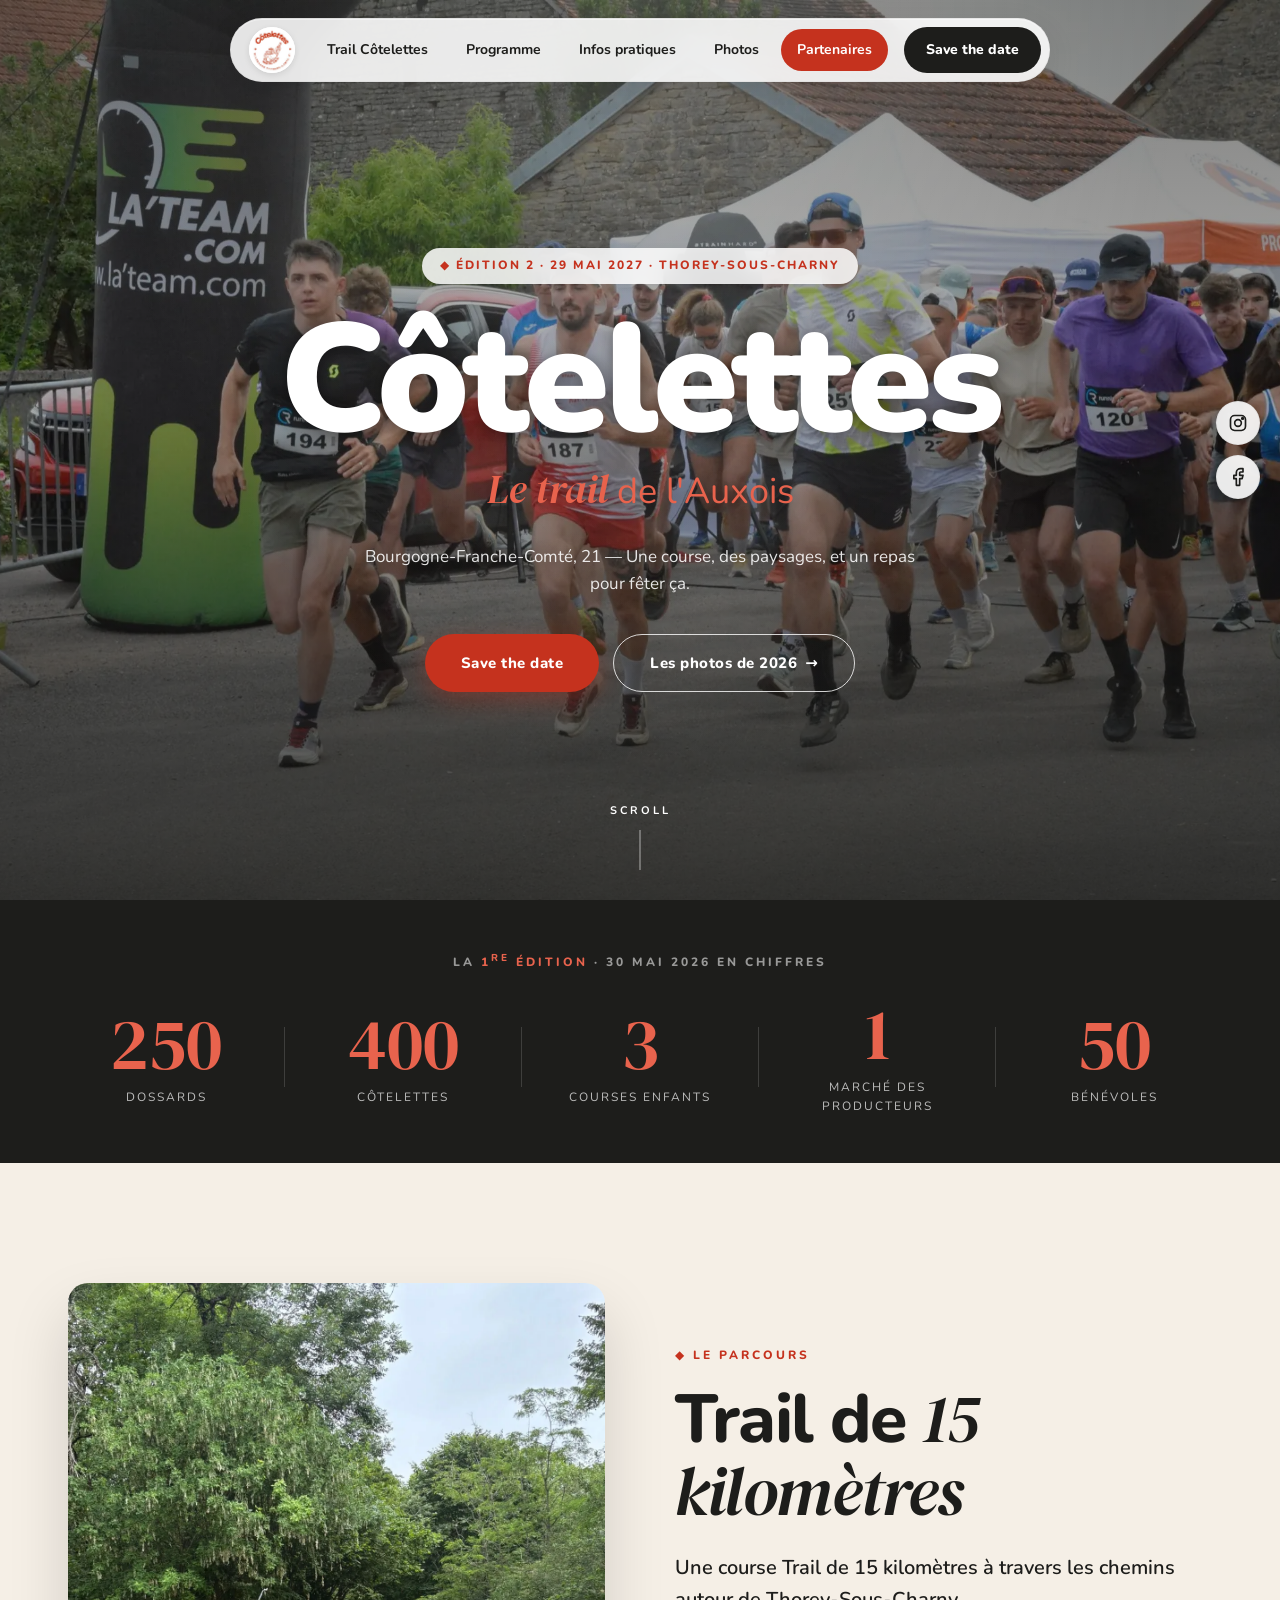
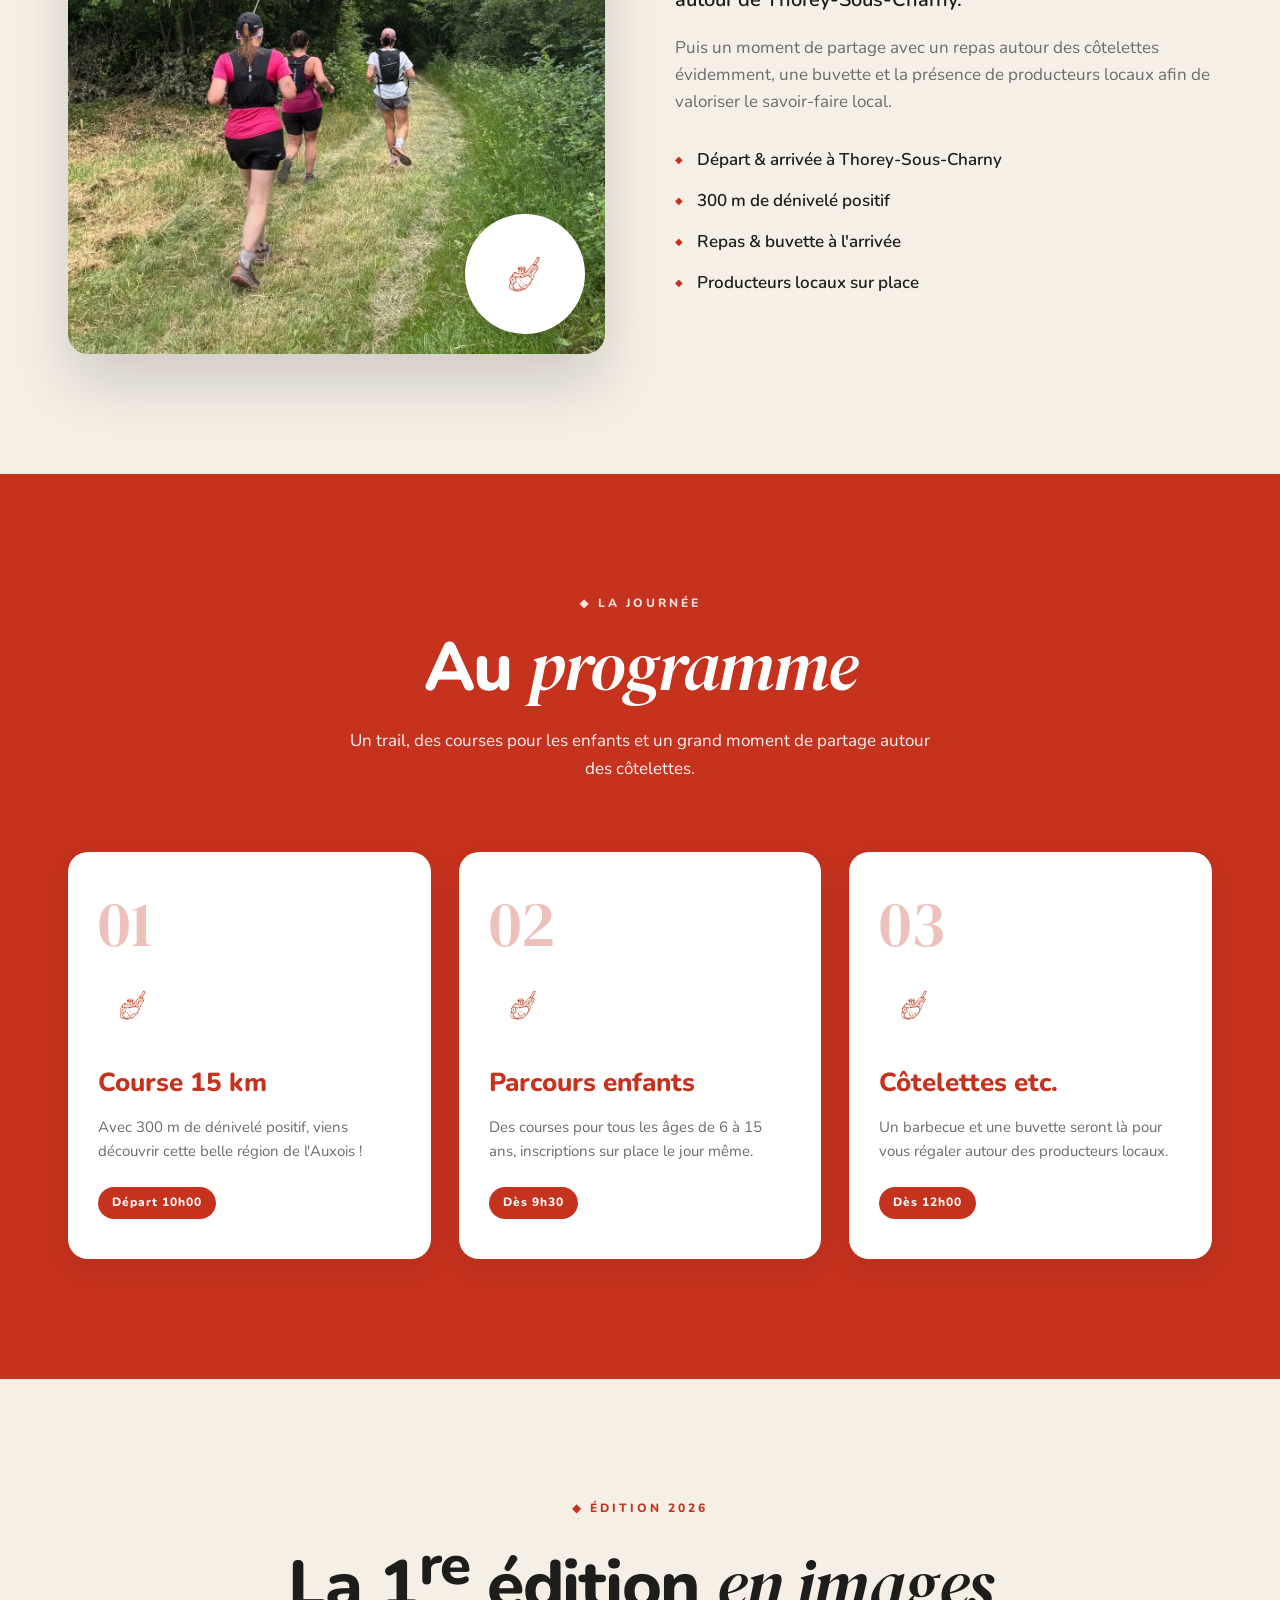
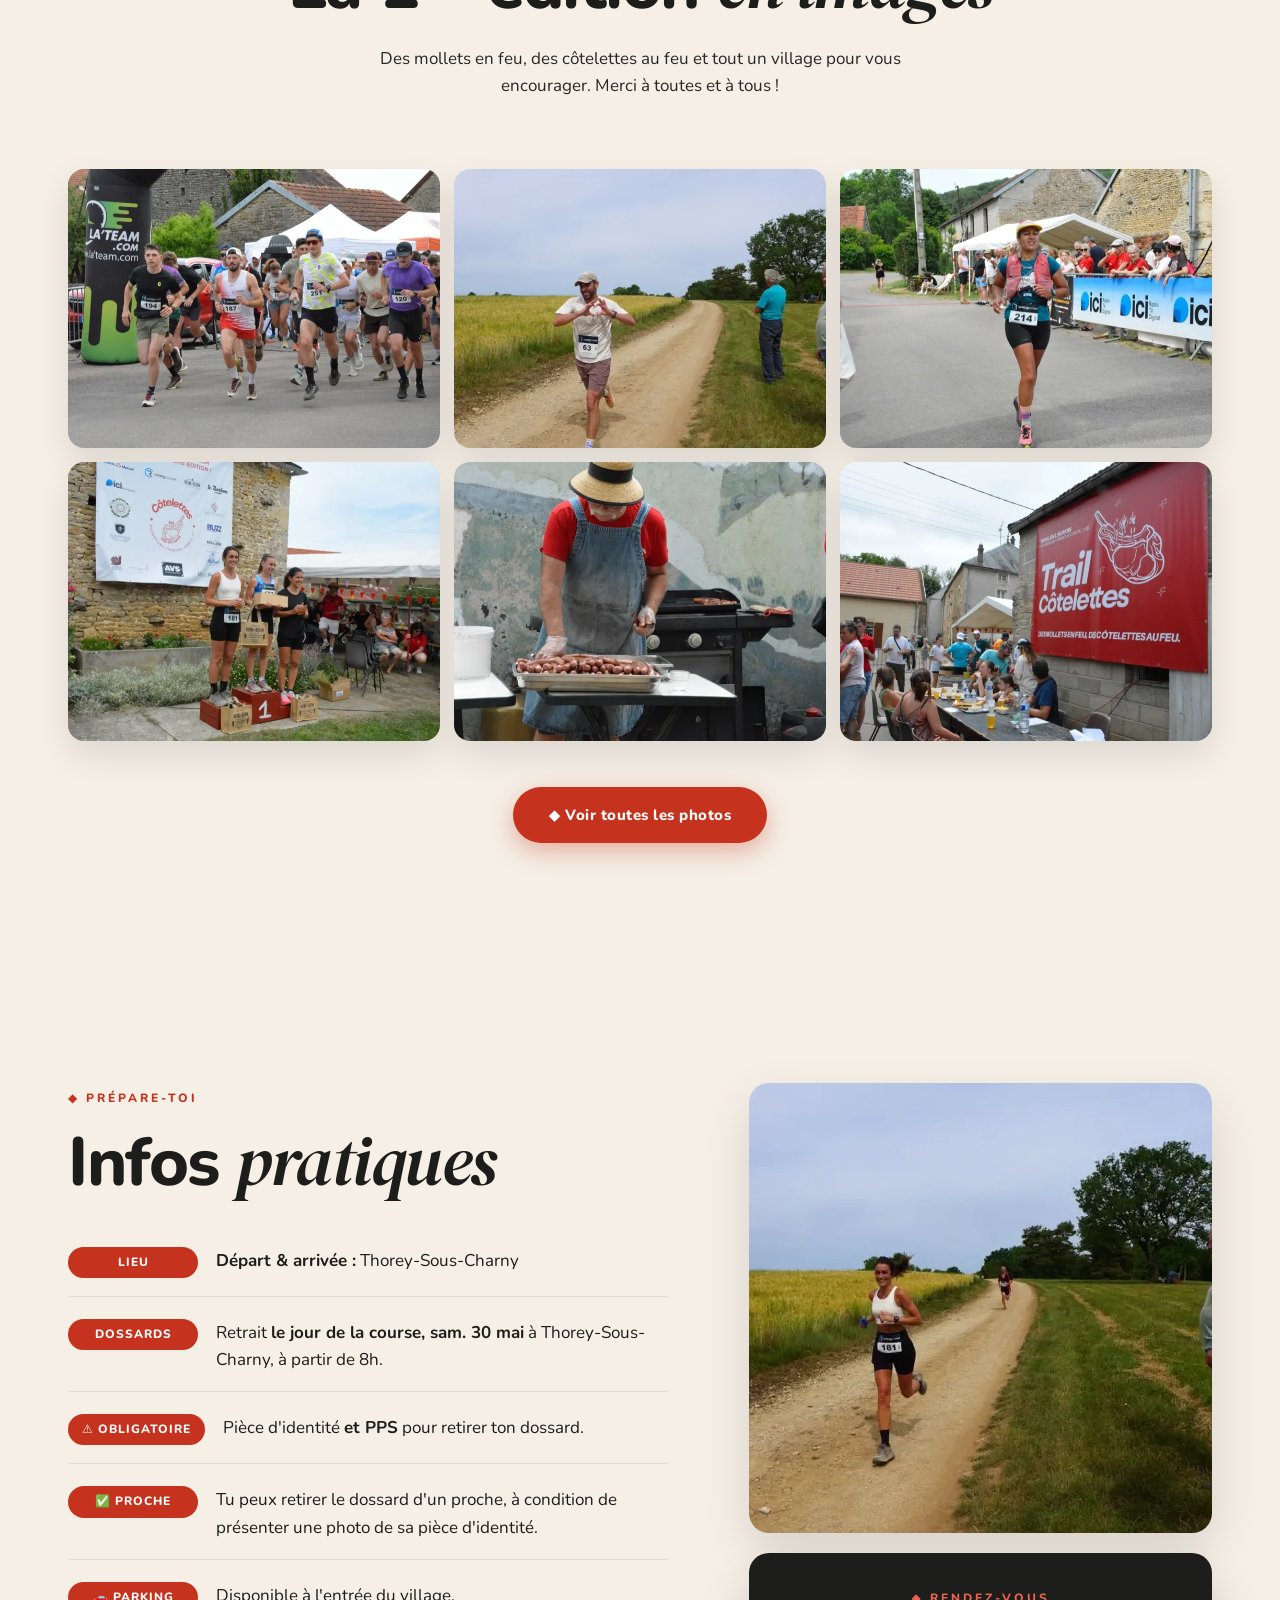
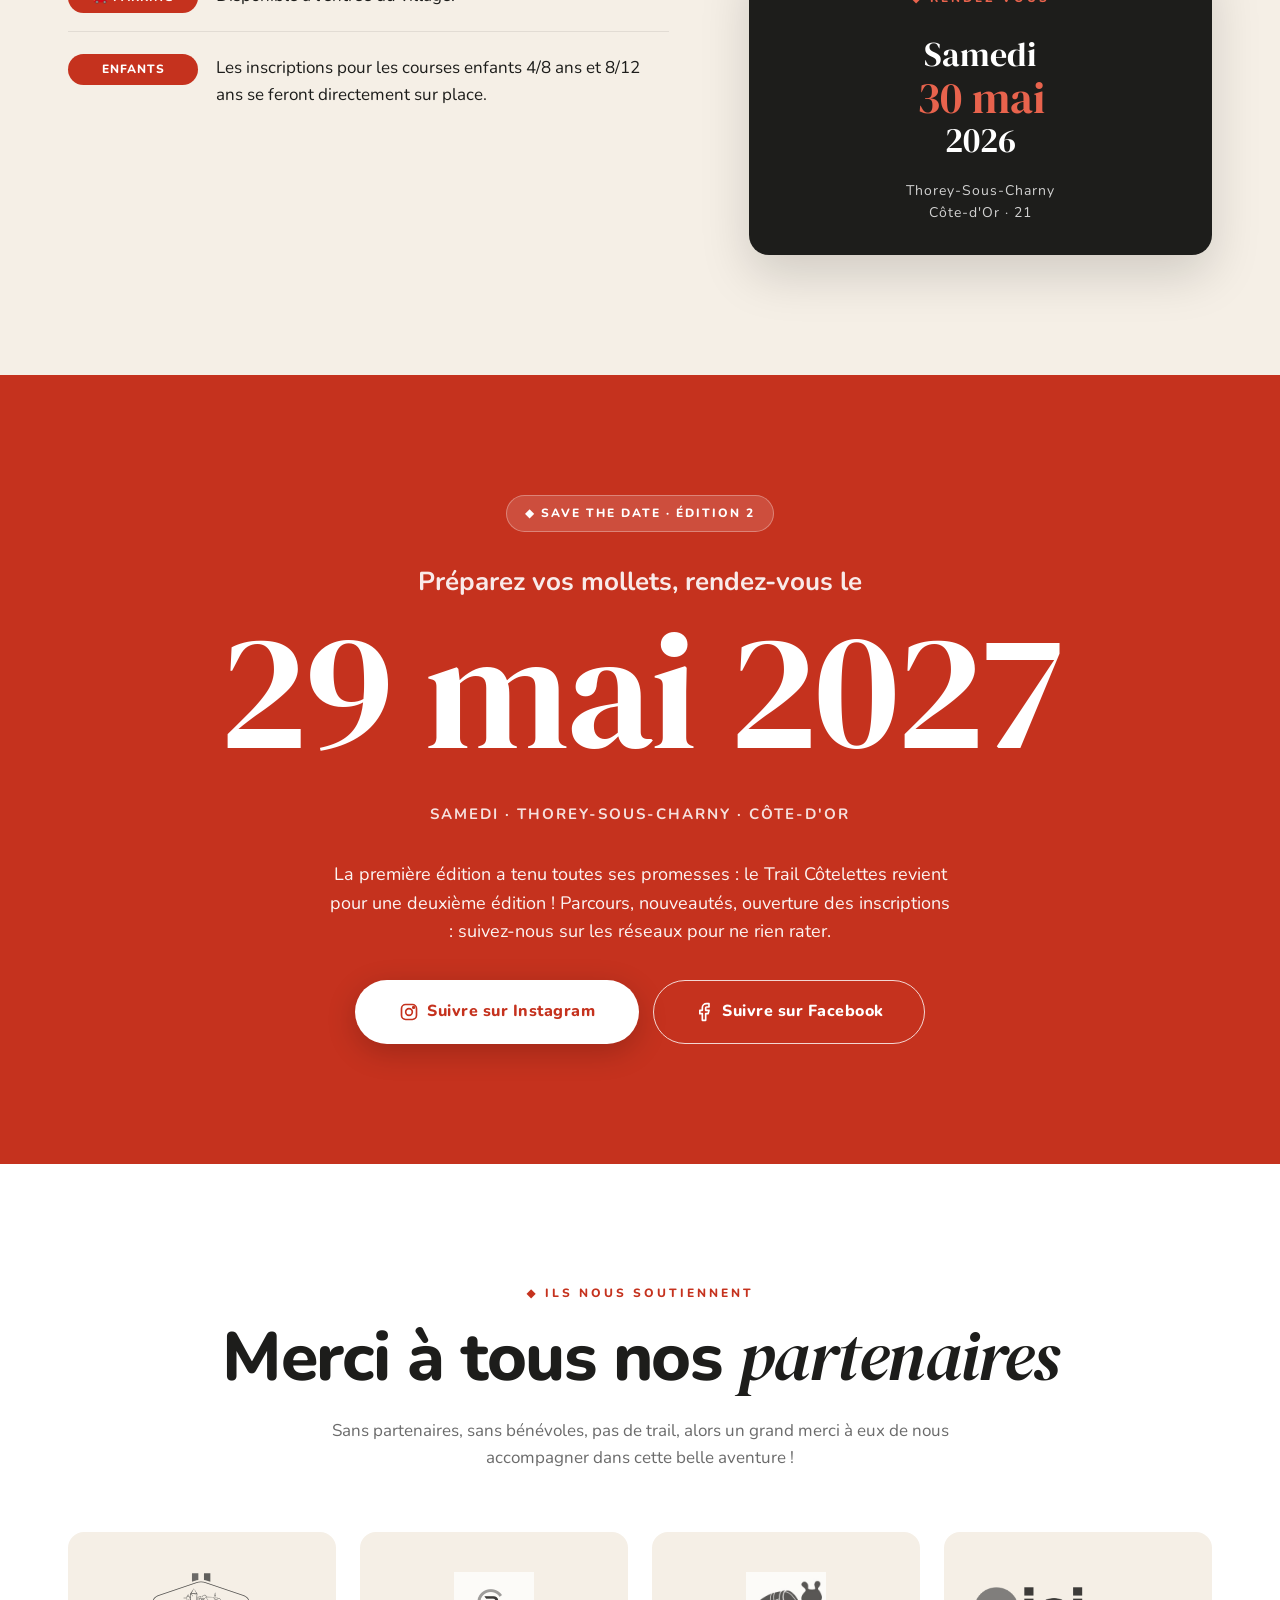
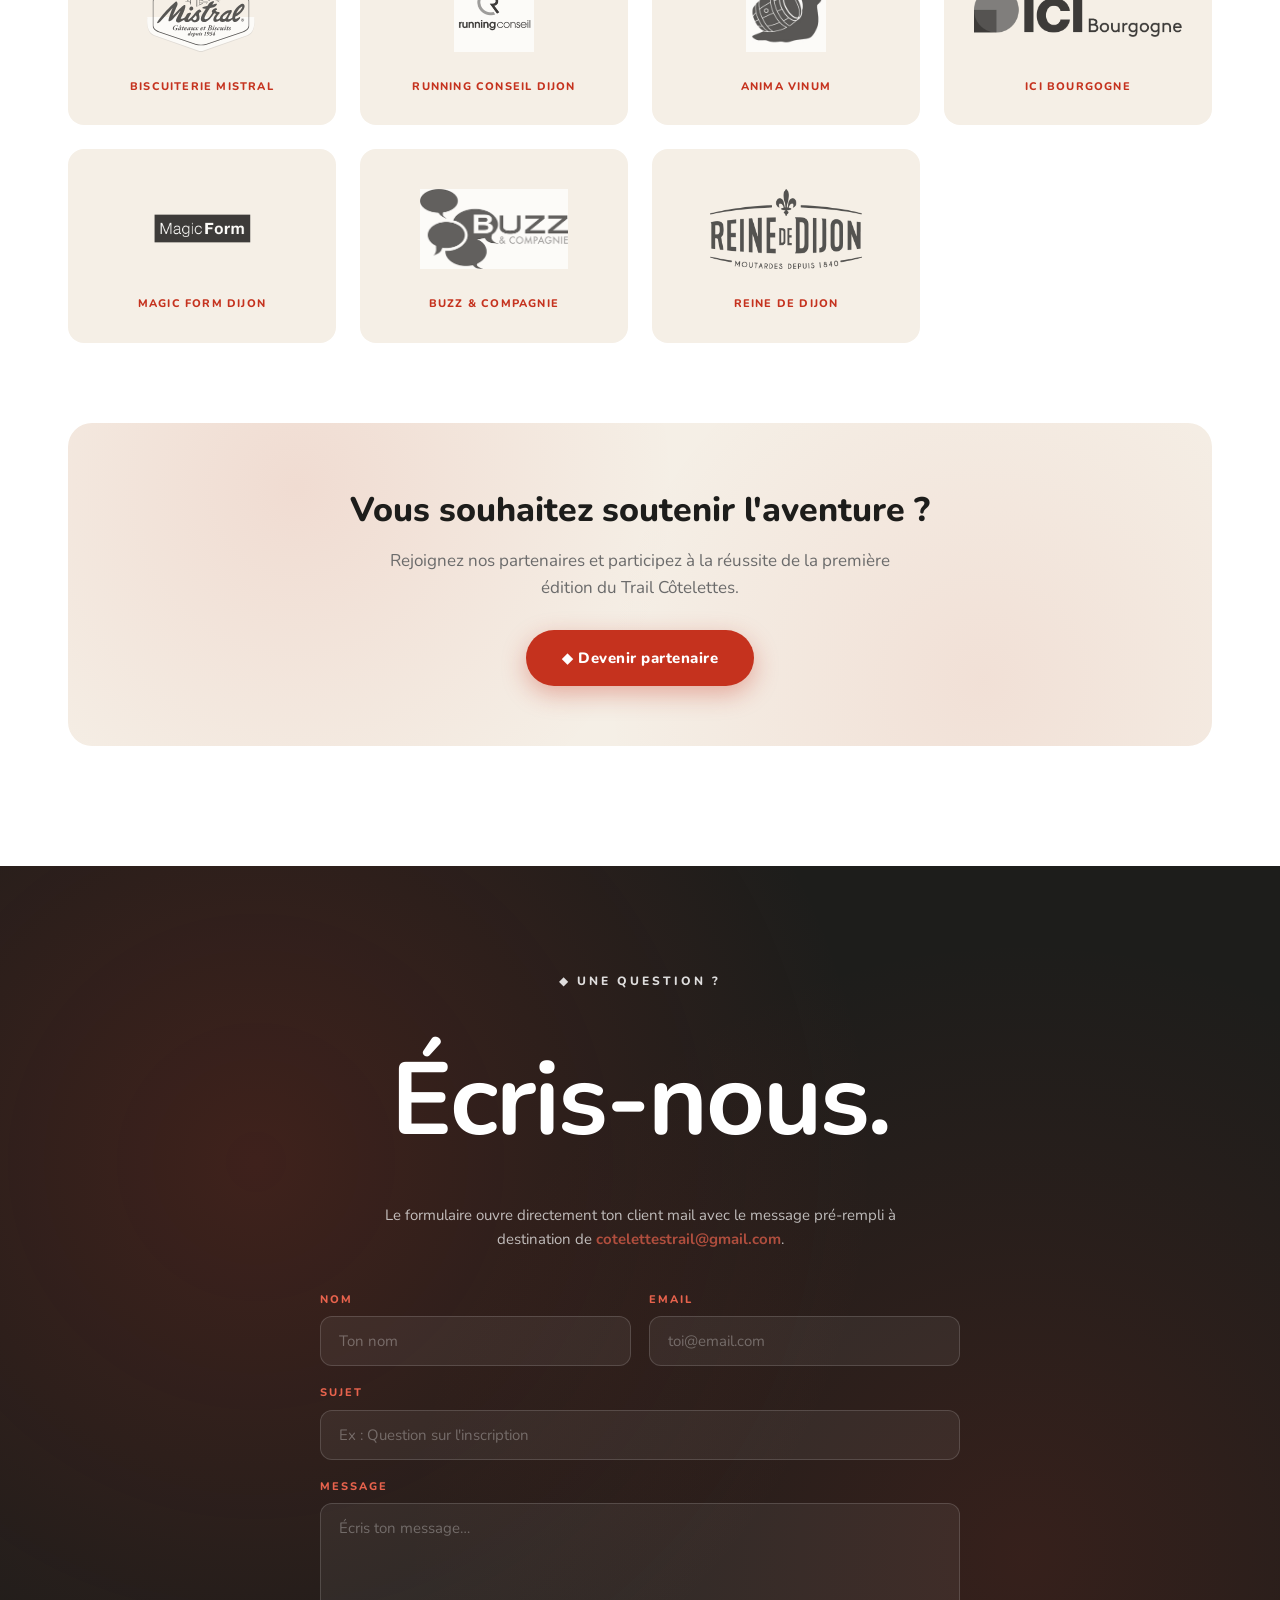
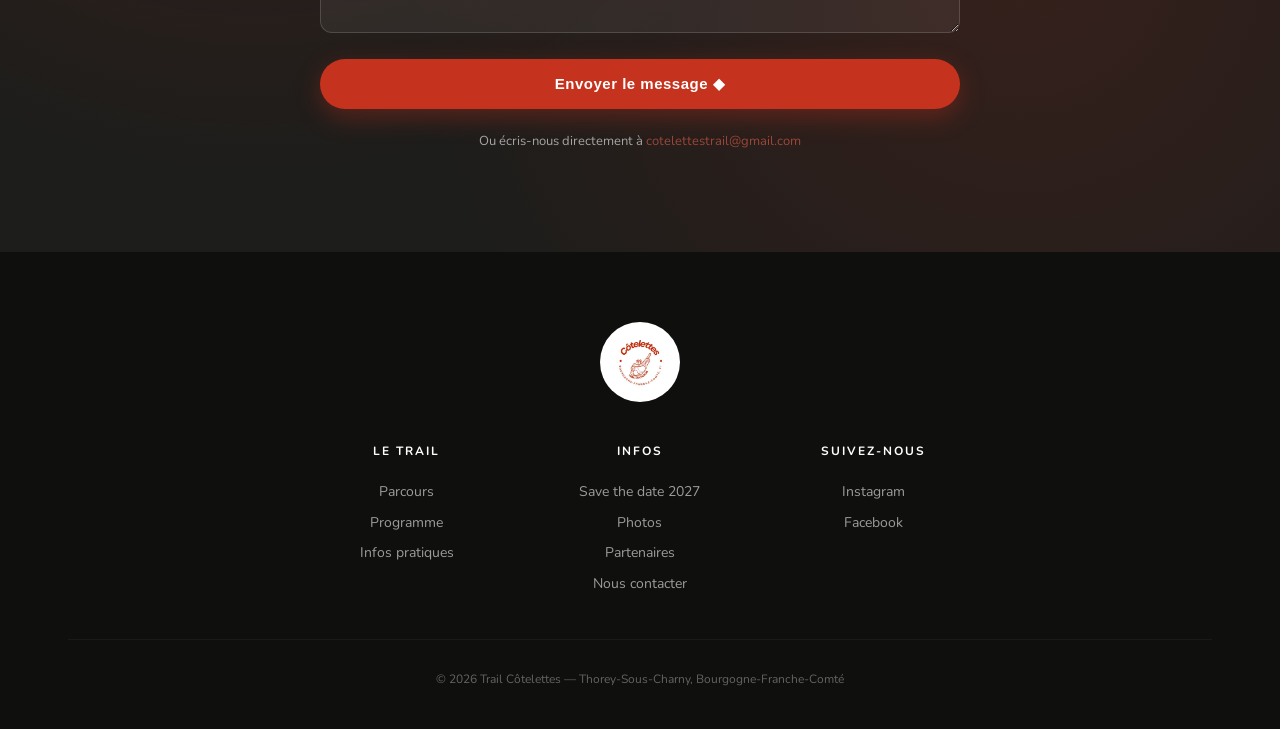
==== commit af0a8e7a: "V2 : photos de l'édition 2026, galerie, chiffres clés et save the date 2027 - Photos réelles en WebP" ====
--- a/index.html
+++ b/index.html
@@ -4,7 +4,33 @@
   <meta charset="UTF-8" />
   <meta name="viewport" content="width=device-width, initial-scale=1.0" />
   <title>Trail Côtelettes — Trail de l'Auxois, Bourgogne-Franche-Comté</title>
-  <meta name="description" content="Première édition du Trail Côtelettes à Thorey-Sous-Charny : 15 km à travers l'Auxois, parcours enfants, repas côtelettes et producteurs locaux." />
+  <meta name="description" content="Trail Côtelettes à Thorey-sous-Charny (Côte-d'Or) : 15 km à travers l'Auxois, courses enfants, repas côtelettes et marché des producteurs. Prochaine édition le samedi 29 mai 2027." />
+  <link rel="canonical" href="https://xn--ctelettes-g7a.com/" />
+  <meta property="og:type" content="website" />
+  <meta property="og:locale" content="fr_FR" />
+  <meta property="og:title" content="Trail Côtelettes — Save the date : 29 mai 2027" />
+  <meta property="og:description" content="Le trail de l'Auxois revient ! 15 km, courses enfants, côtelettes et producteurs locaux à Thorey-sous-Charny." />
+  <meta property="og:url" content="https://xn--ctelettes-g7a.com/" />
+  <meta property="og:image" content="https://xn--ctelettes-g7a.com/assets/photos/trail-cotelettes-2026-depart-peloton-thorey-sous-charny-1600.webp" />
+  <script type="application/ld+json">
+  {
+    "@context": "https://schema.org",
+    "@type": "SportsEvent",
+    "name": "Trail Côtelettes 2027",
+    "description": "Trail de 15 km dans l'Auxois, courses enfants, repas côtelettes et marché des producteurs locaux.",
+    "startDate": "2027-05-29",
+    "eventStatus": "https://schema.org/EventScheduled",
+    "eventAttendanceMode": "https://schema.org/OfflineEventAttendanceMode",
+    "sport": "Trail running",
+    "image": ["https://xn--ctelettes-g7a.com/assets/photos/trail-cotelettes-2026-depart-peloton-thorey-sous-charny-1600.webp"],
+    "location": {
+      "@type": "Place",
+      "name": "Thorey-sous-Charny",
+      "address": { "@type": "PostalAddress", "addressLocality": "Thorey-sous-Charny", "postalCode": "21350", "addressRegion": "Côte-d'Or", "addressCountry": "FR" }
+    },
+    "organizer": { "@type": "Organization", "name": "Trail Côtelettes", "url": "https://xn--ctelettes-g7a.com/", "email": "cotelettestrail@gmail.com", "sameAs": ["https://www.instagram.com/cotelettes_trail/", "https://www.facebook.com/profile.php?id=61588005159588"] }
+  }
+  </script>
   <link rel="icon" href="assets/logo.jpg" />
   <link rel="preconnect" href="https://fonts.googleapis.com">
   <link rel="preconnect" href="https://fonts.gstatic.com" crossorigin>
@@ -35,9 +61,10 @@
         <a href="#trail">Trail Côtelettes</a>
         <a href="#programme">Programme</a>
         <a href="#infos">Infos pratiques</a>
+        <a href="photos.html">Photos</a>
         <a href="#partenaires">Partenaires</a>
       </nav>
-      <a href="https://fr.milesrepublic.com/event/cotelettes-15542" target="_blank" rel="noopener" class="header__cta">S'inscrire</a>
+      <a href="#save-the-date" class="header__cta">Save the date</a>
       <button class="burger" aria-label="Menu" aria-expanded="false">
         <span></span><span></span><span></span>
       </button>
@@ -49,13 +76,13 @@
     <div class="hero__bg"></div>
     <div class="hero__grain"></div>
     <div class="hero__content">
-      <span class="hero__badge">◆ 30 MAI 2026 · THOREY-SOUS-CHARNY</span>
+      <span class="hero__badge">◆ ÉDITION 2 · 29 MAI 2027 · THOREY-SOUS-CHARNY</span>
       <h1 class="hero__title">Côtelettes</h1>
       <p class="hero__tagline"><em>Le trail</em> de l'Auxois</p>
       <p class="hero__desc">Bourgogne-Franche-Comté, 21 — Une course, des paysages, et un repas pour fêter ça.</p>
       <div class="hero__actions">
-        <a href="https://fr.milesrepublic.com/event/cotelettes-15542" target="_blank" rel="noopener" class="btn btn--primary">S'inscrire au trail</a>
-        <a href="#trail" class="btn btn--ghost">Découvrir <span aria-hidden>→</span></a>
+        <a href="#save-the-date" class="btn btn--primary">Save the date</a>
+        <a href="photos.html" class="btn btn--ghost">Les photos de 2026 <span aria-hidden>→</span></a>
       </div>
     </div>
     <div class="hero__scroll" aria-hidden="true">
@@ -64,23 +91,28 @@
     </div>
   </section>
 
-  <!-- STATS -->
-  <section class="stats">
+  <!-- STATS : chiffres clés de la 1re édition -->
+  <section class="stats" aria-label="La première édition en chiffres">
+    <span class="stats__label">La <strong>1<sup>re</sup> édition</strong> · 30 mai 2026 en chiffres</span>
     <div class="container stats__grid">
       <div class="stats__item">
-        <strong>15</strong><span>km de trail</span>
+        <strong>250</strong><span>dossards</span>
       </div>
       <div class="stats__sep"></div>
       <div class="stats__item">
-        <strong>300</strong><span>m de D+</span>
+        <strong>400</strong><span>côtelettes</span>
       </div>
       <div class="stats__sep"></div>
       <div class="stats__item">
-        <strong>1<sup>re</sup></strong><span>édition</span>
+        <strong>3</strong><span>courses enfants</span>
       </div>
       <div class="stats__sep"></div>
       <div class="stats__item">
-        <strong>100%</strong><span>Auxois</span>
+        <strong>1</strong><span>marché des producteurs</span>
+      </div>
+      <div class="stats__sep"></div>
+      <div class="stats__item">
+        <strong>50</strong><span>bénévoles</span>
       </div>
     </div>
   </section>
@@ -89,7 +121,7 @@
   <section id="trail" class="section trail">
     <div class="container trail__grid">
       <div class="trail__visual">
-        <img src="https://images.unsplash.com/photo-1490750967868-88aa4486c946?auto=format&fit=crop&w=1200&q=80" alt="Paysage de Bourgogne" />
+        <img src="assets/photos/trail-cotelettes-2026-traileurs-chemin-herbe-auxois-800.webp" srcset="assets/photos/trail-cotelettes-2026-traileurs-chemin-herbe-auxois-800.webp 600w, assets/photos/trail-cotelettes-2026-traileurs-chemin-herbe-auxois-1600.webp 1200w" sizes="(max-width: 980px) 100vw, 50vw" width="600" height="800" alt="Traileuses et traileurs sur un chemin enherbé et boisé autour de Thorey-sous-Charny" loading="lazy" />
         <div class="trail__badge">
           <img src="assets/cotelette-icon.jpeg" alt="" />
         </div>
@@ -149,6 +181,26 @@
     </div>
   </section>
 
+  <!-- GALERIE (aperçu) -->
+  <section id="photos" class="section gallery-teaser">
+    <div class="container">
+      <span class="eyebrow eyebrow--center">◆ Édition 2026</span>
+      <h2 class="section__title">La 1<sup>re</sup> édition <em>en images</em></h2>
+      <p class="section__subtitle">Des mollets en feu, des côtelettes au feu et tout un village pour vous encourager. Merci à toutes et à tous !</p>
+      <div class="gallery-teaser__grid">
+        <a href="photos.html#depart-peloton-thorey-sous-charny"><img src="assets/photos/trail-cotelettes-2026-depart-peloton-thorey-sous-charny-800.webp" width="800" height="533" alt="Départ du Trail Côtelettes 2026 : le peloton s'élance dans les rues de Thorey-sous-Charny" loading="lazy" /></a>
+        <a href="photos.html#coureur-coeur-champ-de-ble"><img src="assets/photos/trail-cotelettes-2026-coureur-coeur-champ-de-ble-800.webp" width="800" height="450" alt="Un coureur fait un cœur avec les mains en passant devant les bénévoles du parcours" loading="lazy" /></a>
+        <a href="photos.html#arrivee-traileuse-dossard-214"><img src="assets/photos/trail-cotelettes-2026-arrivee-traileuse-dossard-214-800.webp" width="800" height="533" alt="Une traileuse souriante à l'arrivée du Trail Côtelettes 2026" loading="lazy" /></a>
+        <a href="photos.html#podium-femmes-15-km"><img src="assets/photos/trail-cotelettes-2026-podium-femmes-15-km-800.webp" width="800" height="533" alt="Podium femmes du trail de 15 km, lots des producteurs locaux en main" loading="lazy" /></a>
+        <a href="photos.html#barbecue-cotelettes"><img src="assets/photos/trail-cotelettes-2026-barbecue-cotelettes-800.webp" width="800" height="533" alt="Les côtelettes grillent au barbecue pour le repas d'après-course" loading="lazy" /></a>
+        <a href="photos.html#tablees-rue-du-village"><img src="assets/photos/trail-cotelettes-2026-tablees-rue-du-village-800.webp" width="800" height="533" alt="Grandes tablées dans la rue du village pour fêter la première édition du Trail Côtelettes" loading="lazy" /></a>
+      </div>
+      <div class="gallery-teaser__cta">
+        <a href="photos.html" class="btn btn--primary">◆ Voir toutes les photos</a>
+      </div>
+    </div>
+  </section>
+
   <!-- INFOS PRATIQUES (fond clair avec image en colonne) -->
   <section id="infos" class="section infos-section">
     <div class="container infos__grid">
@@ -183,7 +235,7 @@
         </ul>
       </div>
       <aside class="infos__aside">
-        <img src="https://images.unsplash.com/photo-1476480862126-209bfaa8edc8?auto=format&fit=crop&w=900&q=80" alt="Coureur sur un chemin" />
+        <img src="assets/photos/trail-cotelettes-2026-traileuse-chemin-champ-de-ble-800.webp" width="800" height="450" alt="Une traileuse sur un chemin de terre bordé de champs de blé, encouragée par des bénévoles" loading="lazy" />
         <div class="infos__card">
           <span class="eyebrow">◆ Rendez-vous</span>
           <p class="infos__date">Samedi<br/><strong>30 mai</strong><br/>2026</p>
@@ -193,18 +245,26 @@
     </div>
   </section>
 
-  <!-- INSCRIPTIONS -->
-  <section id="inscriptions" class="section section--red inscriptions">
+  <!-- SAVE THE DATE : édition 2027 -->
+  <section id="save-the-date" class="section section--red save-date">
     <div class="container">
-      <span class="eyebrow eyebrow--light">◆ Inscriptions</span>
-      <h2>Pour s'inscrire au trail,<br/>c'est <em>simple</em> — c'est juste ici !</h2>
-      <a href="https://fr.milesrepublic.com/event/cotelettes-15542" target="_blank" rel="noopener" class="btn btn--white">Je m'inscris</a>
-      <p class="inscriptions__text">
-        Le printemps bourguignon s'illumine avec la première édition du Trail Côtelettes !
-        Viens fouler les sentiers de Thorey sous Charny et découvrir une région aussi riche
-        que ses paysages. Le Trail Côtelettes, c'est du trail bien senti, sans artifices,
-        pour les passionnés de nature et de sport en plein air.
+      <span class="save-date__kicker">◆ SAVE THE DATE · ÉDITION 2</span>
+      <h2 class="save-date__date"><span>Préparez vos mollets, rendez-vous le</span><strong>29 mai 2027</strong></h2>
+      <p class="save-date__place">Samedi · Thorey-sous-Charny · Côte-d'Or</p>
+      <p class="save-date__text">
+        La première édition a tenu toutes ses promesses : le Trail Côtelettes revient pour une deuxième édition !
+        Parcours, nouveautés, ouverture des inscriptions : suivez-nous sur les réseaux pour ne rien rater.
       </p>
+      <div class="save-date__socials">
+        <a href="https://www.instagram.com/cotelettes_trail/" target="_blank" rel="noopener" class="btn btn--white">
+          <svg viewBox="0 0 24 24" fill="none" stroke="currentColor" stroke-width="2" stroke-linecap="round" stroke-linejoin="round" aria-hidden="true"><rect x="3" y="3" width="18" height="18" rx="5"/><circle cx="12" cy="12" r="4"/><circle cx="17.5" cy="6.5" r="1" fill="currentColor"/></svg>
+          Suivre sur Instagram
+        </a>
+        <a href="https://www.facebook.com/profile.php?id=61588005159588" target="_blank" rel="noopener" class="btn btn--outline-white">
+          <svg viewBox="0 0 24 24" fill="none" stroke="currentColor" stroke-width="2" stroke-linecap="round" stroke-linejoin="round" aria-hidden="true"><path d="M18 2h-3a5 5 0 0 0-5 5v3H7v4h3v8h4v-8h3l1-4h-4V7a1 1 0 0 1 1-1h3z"/></svg>
+          Suivre sur Facebook
+        </a>
+      </div>
     </div>
   </section>
 
@@ -302,7 +362,8 @@
         </div>
         <div>
           <h4>Infos</h4>
-          <a href="https://fr.milesrepublic.com/event/cotelettes-15542" target="_blank" rel="noopener">S'inscrire</a>
+          <a href="#save-the-date">Save the date 2027</a>
+          <a href="photos.html">Photos</a>
           <a href="#partenaires">Partenaires</a>
           <a href="#contact">Nous contacter</a>
         </div>
--- a/styles.css
+++ b/styles.css
@@ -152,15 +152,15 @@
   text-align: center;
   padding: 140px 24px 100px;
   overflow: hidden;
-  color: var(--text-dark);
+  color: var(--white);
 }
 .hero__bg {
   position: absolute;
   inset: 0;
   background:
-    linear-gradient(180deg, rgba(255,255,255,.35) 0%, rgba(255,255,255,.05) 40%, rgba(245,239,230,.85) 100%),
-    url('https://images.unsplash.com/photo-1500534314209-a25ddb2bd429?auto=format&fit=crop&w=1920&q=80') center/cover no-repeat;
-  /* image : paysage vallonné ensoleillé, printemps */
+    linear-gradient(180deg, rgba(20,20,18,.55) 0%, rgba(20,20,18,.35) 45%, rgba(20,20,18,.8) 100%),
+    url('assets/photos/trail-cotelettes-2026-hero-depart.webp') center 40%/cover no-repeat;
+  /* photo : départ de la 1re édition, 30 mai 2026 */
   z-index: 0;
 }
 .hero__grain {
@@ -193,18 +193,18 @@
   font-weight: 900;
   letter-spacing: -4px;
   line-height: .9;
-  color: var(--text-dark);
+  color: var(--white);
 }
 .hero__tagline {
   font-size: clamp(22px, 3vw, 36px);
-  color: var(--red);
+  color: var(--red-soft);
   margin-top: 8px;
 }
 .hero__tagline em { font-size: 1.1em; }
 .hero__desc {
   margin-top: 22px;
   font-size: 17px;
-  color: var(--text-muted);
+  color: rgba(255,255,255,.88);
   max-width: 580px;
   margin-left: auto;
   margin-right: auto;
@@ -230,13 +230,13 @@
   font-size: 11px;
   letter-spacing: 3px;
   font-weight: 700;
-  color: var(--text-dark);
+  color: var(--white);
   text-transform: uppercase;
 }
 .hero__scroll-line {
   width: 1px;
   height: 40px;
-  background: var(--text-dark);
+  background: rgba(255,255,255,.6);
   position: relative;
   overflow: hidden;
 }
@@ -426,57 +426,52 @@
   gap: 28px;
 }
 .p-card {
-  background: rgba(255,255,255,.08);
-  border: 1px solid rgba(255,255,255,.15);
+  background: var(--white);
+  color: var(--text-dark);
   border-radius: 20px;
   padding: 40px 30px;
   position: relative;
-  transition: background .3s var(--ease), transform .3s var(--ease);
-  backdrop-filter: blur(8px);
+  transition: transform .3s var(--ease), box-shadow .3s var(--ease);
+  box-shadow: 0 10px 30px rgba(0,0,0,.08);
 }
 .p-card:hover {
-  background: rgba(255,255,255,.98);
-  color: var(--text-dark);
   transform: translateY(-6px);
-}
-.p-card:hover h3 { color: var(--red); }
-.p-card:hover p { color: var(--text-muted); }
-.p-card:hover .p-card__num { color: var(--red); opacity: .3; }
-.p-card:hover .p-card__time { background: var(--red); color: var(--white); }
+  box-shadow: 0 18px 40px rgba(0,0,0,.12);
+}
 
 .p-card__num {
   font-family: var(--serif);
   font-size: 64px;
   line-height: 1;
   font-weight: 400;
-  opacity: .35;
-  transition: color .3s var(--ease), opacity .3s var(--ease);
+  color: var(--red);
+  opacity: .3;
 }
 .p-card__icon {
   width: 70px; height: 70px;
   object-fit: contain;
   margin: 14px 0 22px;
-  filter: brightness(0) invert(1);
-  transition: filter .3s var(--ease);
-}
-.p-card:hover .p-card__icon { filter: none; }
+}
 .p-card h3 {
   font-size: 26px;
   font-weight: 800;
   margin-bottom: 12px;
-  transition: color .3s var(--ease);
-}
-.p-card p { font-size: 15px; opacity: .92; transition: color .3s var(--ease); }
+  color: var(--red);
+}
+.p-card p {
+  font-size: 15px;
+  color: var(--text-muted);
+}
 .p-card__time {
   display: inline-block;
   margin-top: 24px;
   padding: 6px 14px;
   border-radius: var(--radius);
-  background: rgba(255,255,255,.18);
+  background: var(--red);
+  color: var(--white);
   font-size: 12px;
   font-weight: 800;
   letter-spacing: 1px;
-  transition: background .3s var(--ease), color .3s var(--ease);
 }
 
 /* ============ INFOS PRATIQUES split ============ */
@@ -814,6 +809,153 @@
   opacity: .6;
 }
 
+/* ============ V2 — HERO sur photo ============ */
+.hero__content { text-shadow: 0 2px 18px rgba(0,0,0,.45); }
+.hero__badge, .hero .btn { text-shadow: none; }
+.hero .btn--ghost { color: var(--white); border-color: rgba(255,255,255,.8); }
+.hero .btn--ghost:hover { background: var(--white); color: var(--text-dark); }
+
+/* ============ V2 — CHIFFRES CLÉS ÉDITION 1 ============ */
+.stats { padding: 50px 0 46px; }
+.stats__label {
+  display: block;
+  text-align: center;
+  font-size: 12px;
+  font-weight: 800;
+  letter-spacing: 3px;
+  text-transform: uppercase;
+  color: rgba(255,255,255,.55);
+  margin-bottom: 26px;
+}
+.stats__label strong { color: var(--red-soft); font-weight: 800; }
+
+/* ============ V2 — SAVE THE DATE ============ */
+.save-date { text-align: center; overflow: hidden; }
+.save-date__kicker {
+  display: inline-block;
+  background: rgba(255,255,255,.14);
+  border: 1px solid rgba(255,255,255,.3);
+  padding: 8px 18px;
+  border-radius: var(--radius);
+  font-size: 12px;
+  font-weight: 800;
+  letter-spacing: 2px;
+  margin-bottom: 26px;
+}
+.save-date__date {
+  font-family: var(--serif);
+  font-weight: 400;
+  line-height: .95;
+  margin: 10px 0 18px;
+}
+.save-date__date span { display: block; font-family: "Nunito", system-ui, sans-serif; font-weight: 700; letter-spacing: 0; font-size: clamp(18px, 2.4vw, 26px); opacity: .9; margin-bottom: 8px; }
+.save-date__date strong { display: block; font-weight: 400; font-size: clamp(72px, 13vw, 170px); letter-spacing: -2px; }
+.save-date__place { font-size: 15px; letter-spacing: 2px; text-transform: uppercase; font-weight: 700; opacity: .85; }
+.save-date__text { max-width: 620px; margin: 34px auto 0; font-size: 18px; opacity: .95; }
+.save-date__socials { margin-top: 34px; display: flex; gap: 14px; justify-content: center; flex-wrap: wrap; }
+.save-date__socials .btn svg { width: 20px; height: 20px; }
+.btn--outline-white { background: transparent; color: var(--white); border: 1.5px solid rgba(255,255,255,.8); padding: 18px 40px; font-size: 16px; }
+.btn--outline-white:hover { background: var(--white); color: var(--red); transform: translateY(-2px); }
+
+/* ============ V2 — GALERIE ============ */
+.gallery-teaser { background: var(--cream); }
+.gallery-teaser__grid {
+  display: grid;
+  grid-template-columns: repeat(3, 1fr);
+  gap: 14px;
+  margin-top: 10px;
+}
+.gallery-teaser__grid a {
+  display: block;
+  border-radius: 16px;
+  overflow: hidden;
+  aspect-ratio: 4/3;
+  box-shadow: 0 14px 34px rgba(0,0,0,.1);
+}
+.gallery-teaser__grid img { width: 100%; height: 100%; object-fit: cover; display: block; transition: transform .6s var(--ease); }
+.gallery-teaser__grid a:hover img { transform: scale(1.05); }
+.gallery-teaser__cta { text-align: center; margin-top: 46px; }
+
+.page-hero {
+  padding: 170px 0 60px;
+  text-align: center;
+  background: var(--cream);
+}
+.page-hero h1 {
+  font-size: clamp(44px, 7vw, 88px);
+  font-weight: 900;
+  letter-spacing: -2px;
+  line-height: 1;
+  margin: 10px 0 20px;
+}
+.page-hero h1 em { font-family: var(--serif); font-weight: 400; color: var(--red); }
+.page-hero p { max-width: 640px; margin: 0 auto; color: var(--text-muted); }
+.gallery { background: var(--cream); padding: 0 0 120px; }
+.gallery__grid { columns: 3 300px; column-gap: 14px; }
+.gallery__item { break-inside: avoid; margin: 0 0 14px; }
+.gallery__item a {
+  display: block;
+  position: relative;
+  border-radius: 16px;
+  overflow: hidden;
+  box-shadow: 0 14px 34px rgba(0,0,0,.1);
+}
+.gallery__item img { width: 100%; height: auto; display: block; transition: transform .6s var(--ease); }
+.gallery__item a:hover img { transform: scale(1.04); }
+.gallery__item figcaption {
+  position: absolute;
+  left: 0; right: 0; bottom: 0;
+  padding: 30px 16px 12px;
+  background: linear-gradient(transparent, rgba(0,0,0,.6));
+  color: var(--white);
+  font-size: 14px;
+  font-weight: 700;
+  opacity: 0;
+  transition: opacity .3s var(--ease);
+  pointer-events: none;
+}
+.gallery__item a:hover + figcaption, .gallery__item a:focus-visible + figcaption { opacity: 1; }
+.gallery__item { position: relative; }
+.gallery__credit { text-align: center; margin-top: 40px; font-size: 14px; color: var(--text-muted); }
+
+/* Lightbox */
+.lightbox {
+  position: fixed; inset: 0;
+  background: rgba(15,15,14,.94);
+  display: none;
+  align-items: center; justify-content: center;
+  z-index: 1000;
+  padding: 60px 70px;
+}
+.lightbox.open { display: flex; }
+.lightbox figure { margin: 0; text-align: center; max-width: 100%; max-height: 100%; }
+.lightbox img { max-width: 100%; max-height: calc(100vh - 160px); border-radius: 10px; display: block; margin: 0 auto; }
+.lightbox figcaption { color: rgba(255,255,255,.85); margin-top: 14px; font-size: 15px; }
+.lightbox button {
+  position: absolute;
+  background: rgba(255,255,255,.12);
+  border: 0; color: var(--white);
+  width: 52px; height: 52px; border-radius: 50%;
+  font-size: 24px; cursor: pointer;
+  display: flex; align-items: center; justify-content: center;
+  transition: background .2s var(--ease);
+}
+.lightbox button:hover { background: rgba(255,255,255,.25); }
+.lightbox__close { top: 18px; right: 18px; }
+.lightbox__prev { left: 14px; top: 50%; transform: translateY(-50%); }
+.lightbox__next { right: 14px; top: 50%; transform: translateY(-50%); }
+
+@media (max-width: 720px) {
+  .gallery-teaser__grid { grid-template-columns: repeat(2, 1fr); gap: 10px; }
+  .gallery__grid { columns: 2 150px; column-gap: 10px; }
+  .gallery__item { margin-bottom: 10px; }
+  .page-hero { padding: 130px 0 40px; }
+  .lightbox { padding: 60px 10px; }
+  .lightbox__prev, .lightbox__next { top: auto; bottom: 14px; transform: none; }
+  .lightbox__prev { left: calc(50% - 62px); }
+  .lightbox__next { right: calc(50% - 62px); }
+}
+
 /* ============ RESPONSIVE ============ */
 @media (max-width: 980px) {
   .trail__grid, .infos__grid { grid-template-columns: 1fr; gap: 50px; }
@@ -821,7 +963,7 @@
   .partners-grid { grid-template-columns: repeat(3, 1fr); }
   .stats__grid { flex-wrap: wrap; }
   .stats__sep { display: none; }
-  .stats__item { flex: 1 1 40%; }
+  .stats__item { flex: 1 1 30%; }
   .infos__aside { position: static; }
 }
 @media (max-width: 720px) {
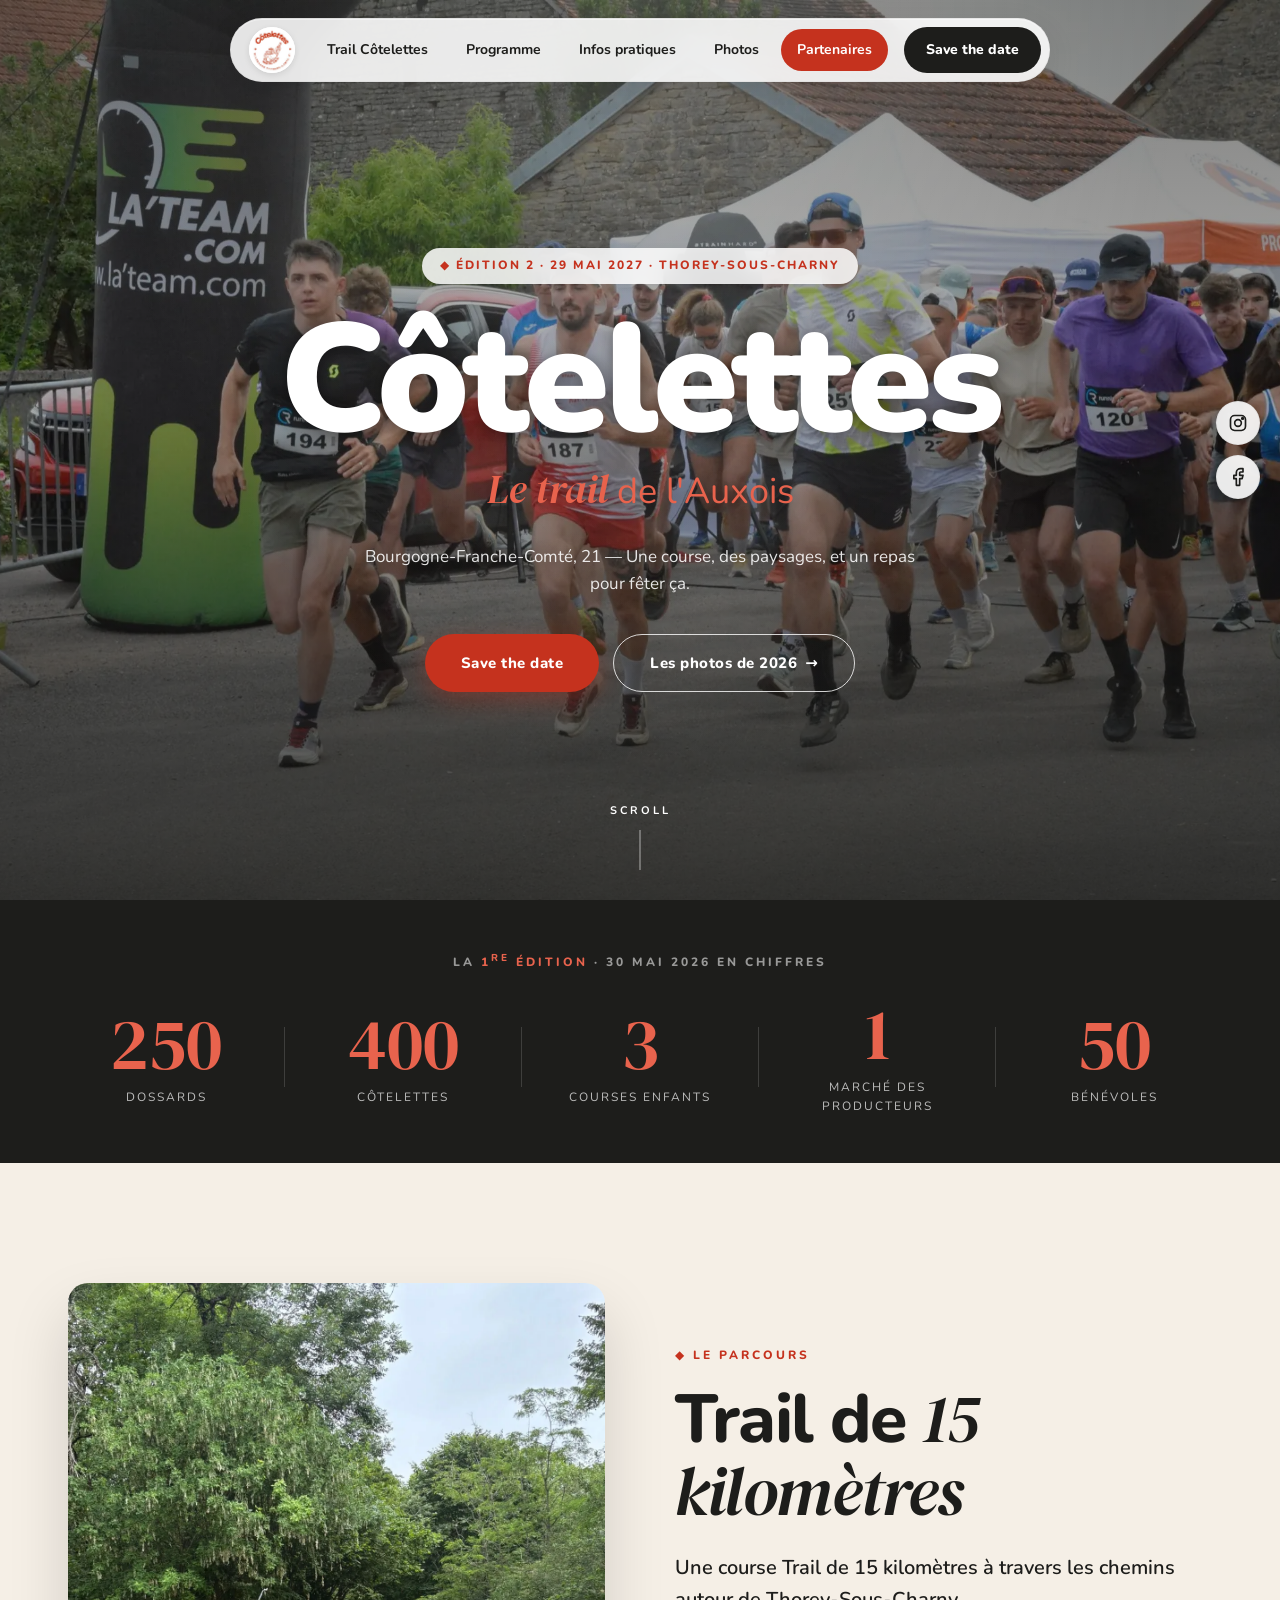
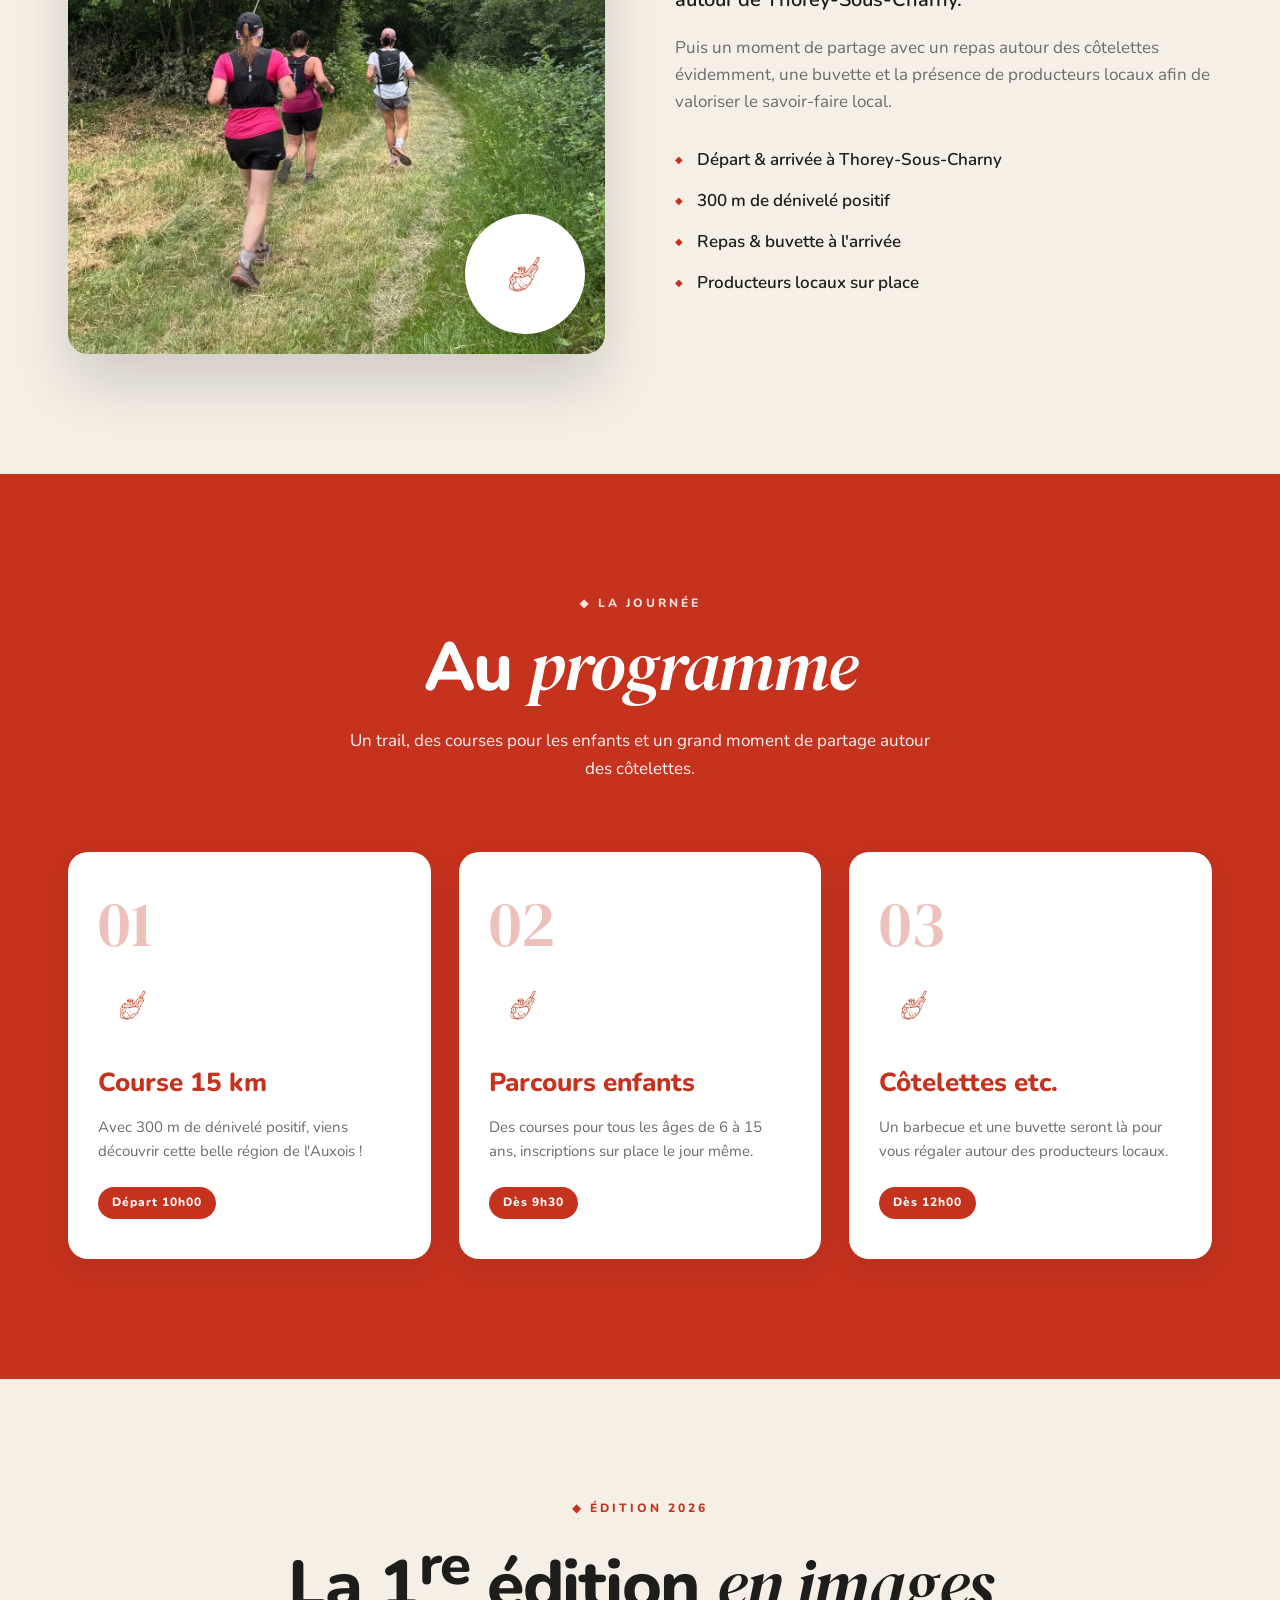
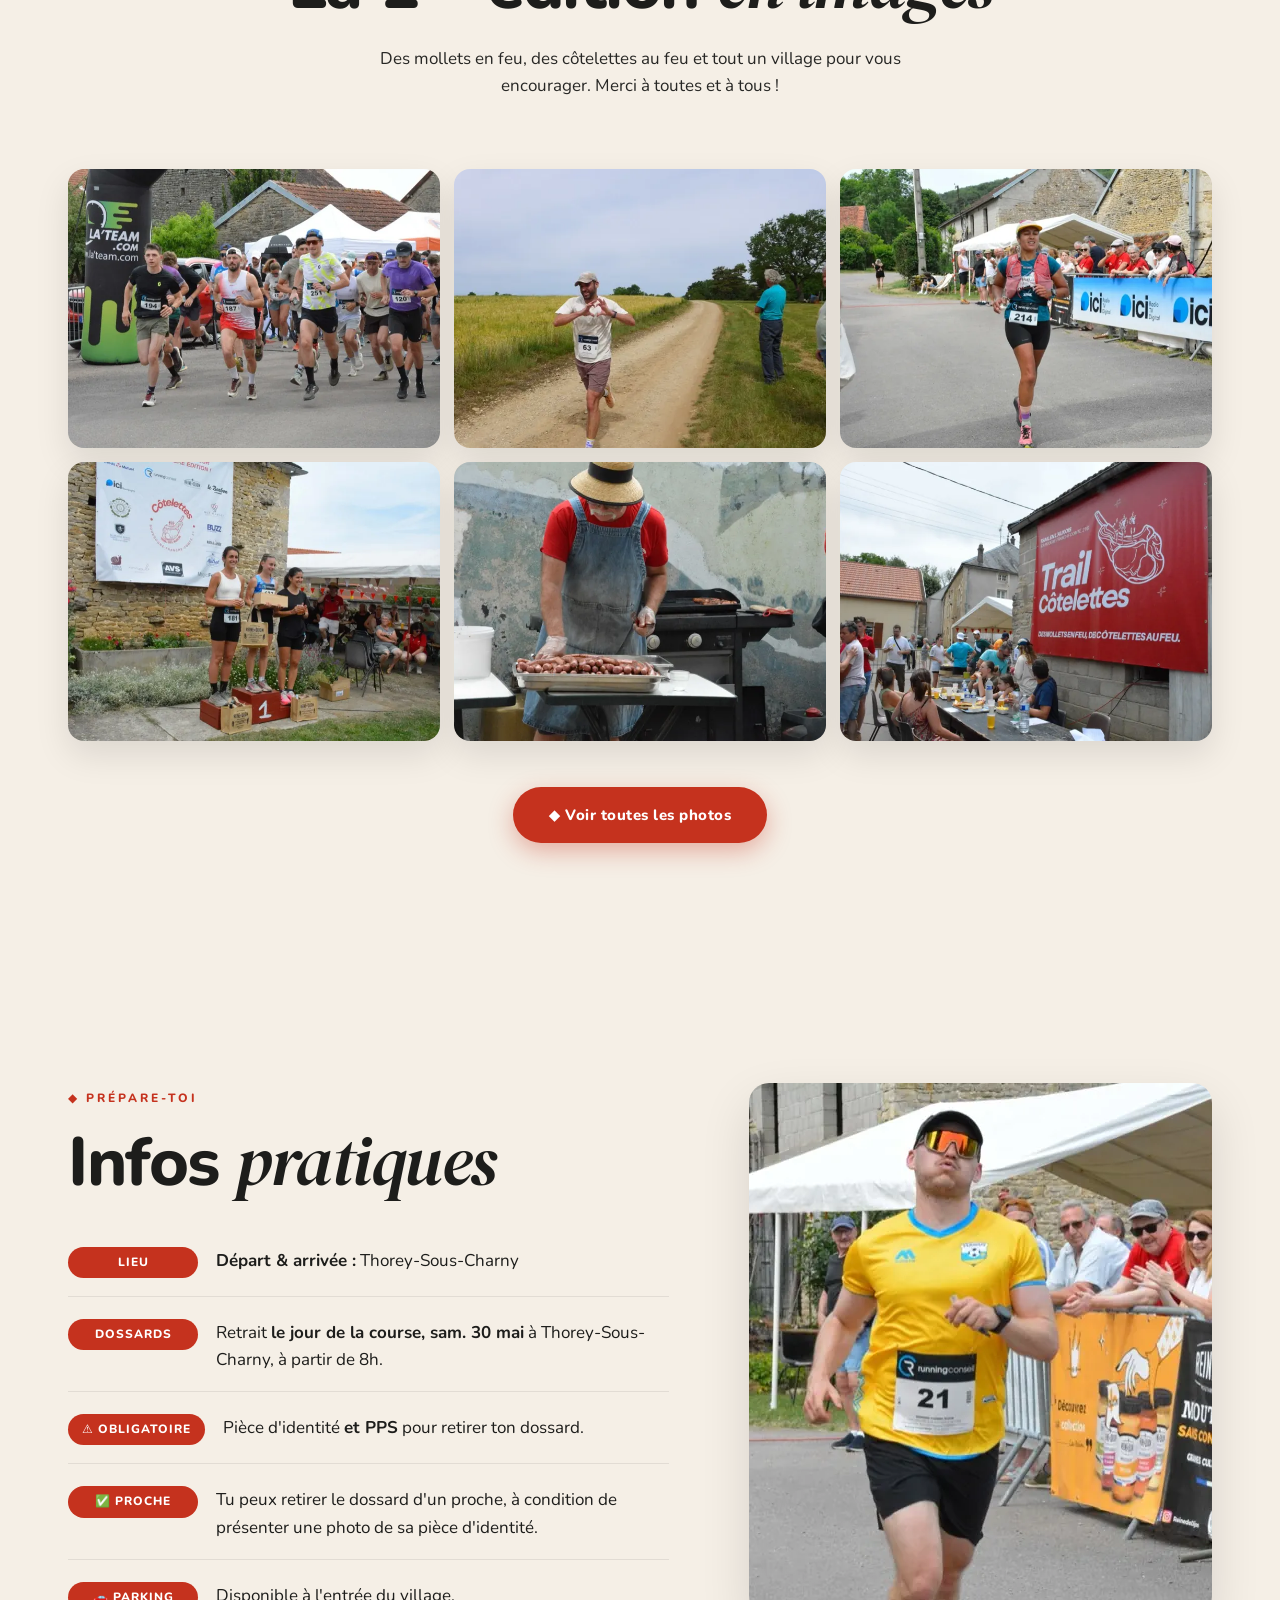
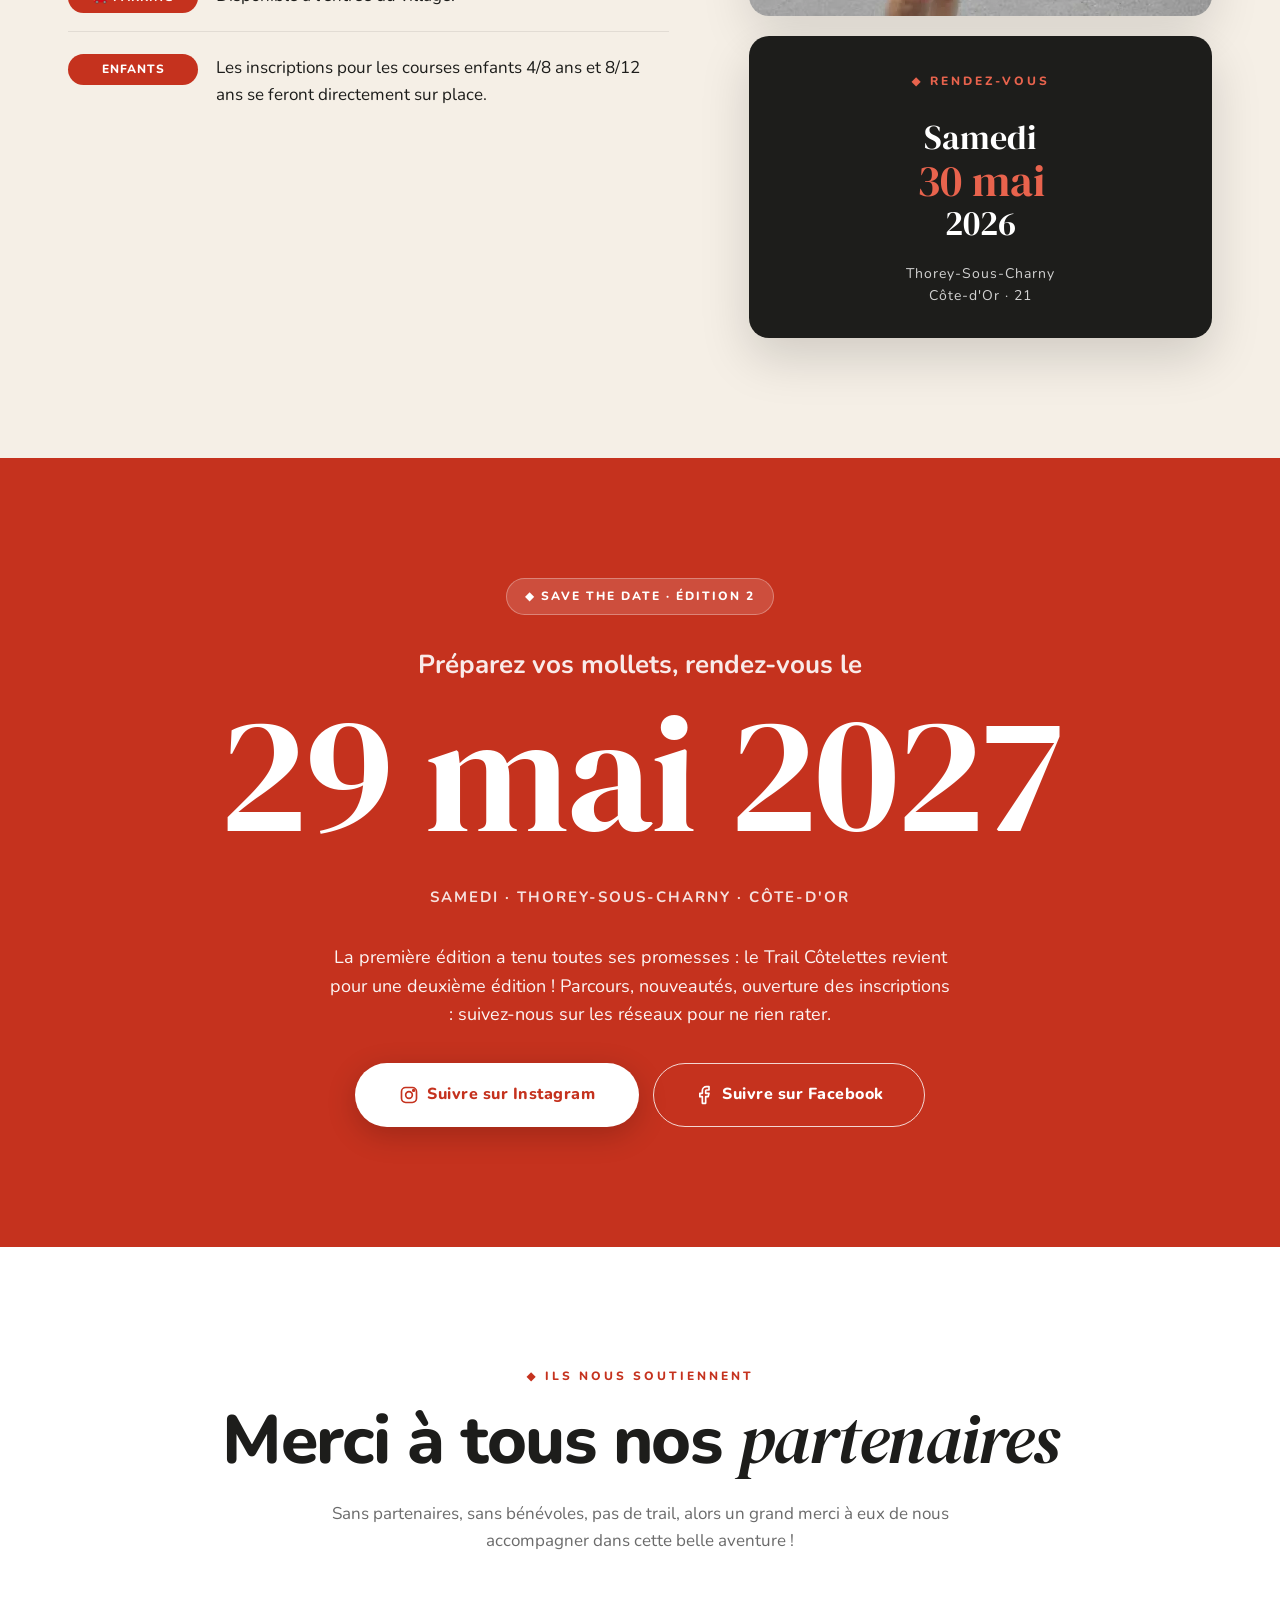
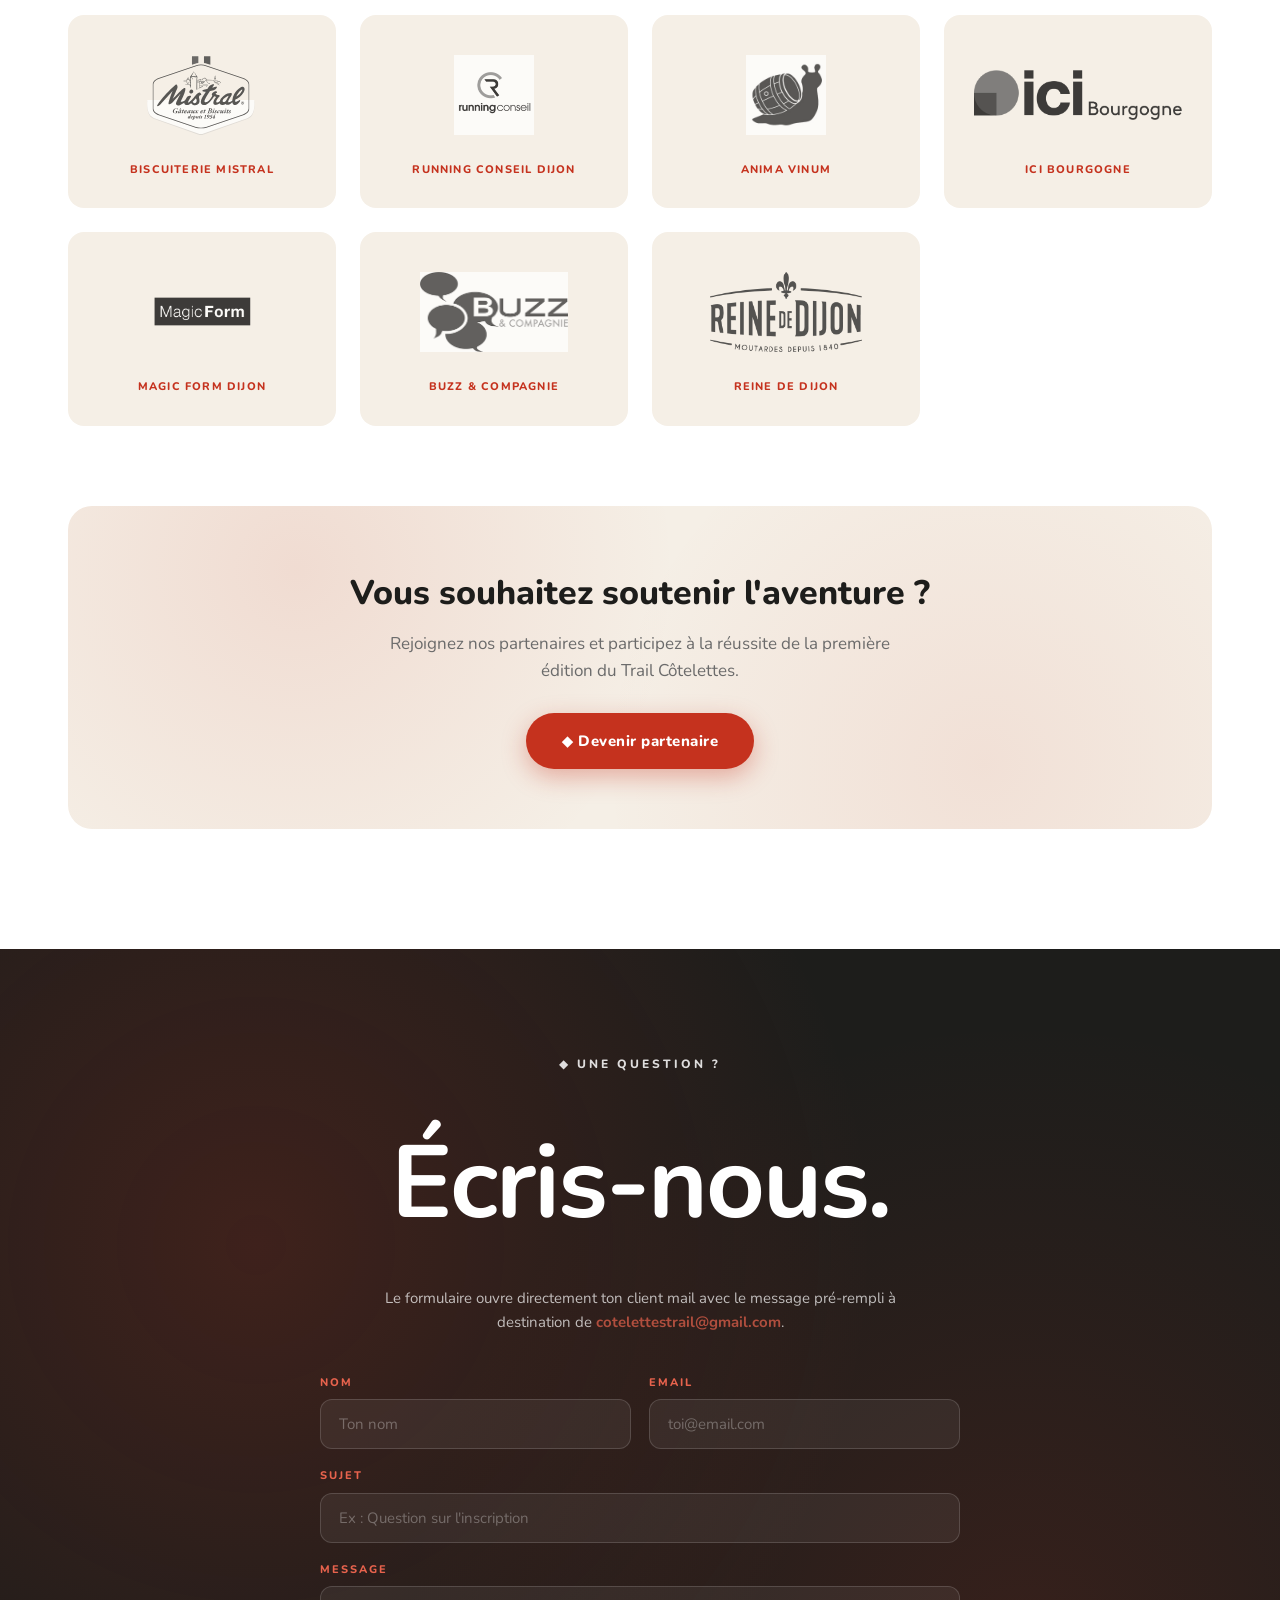
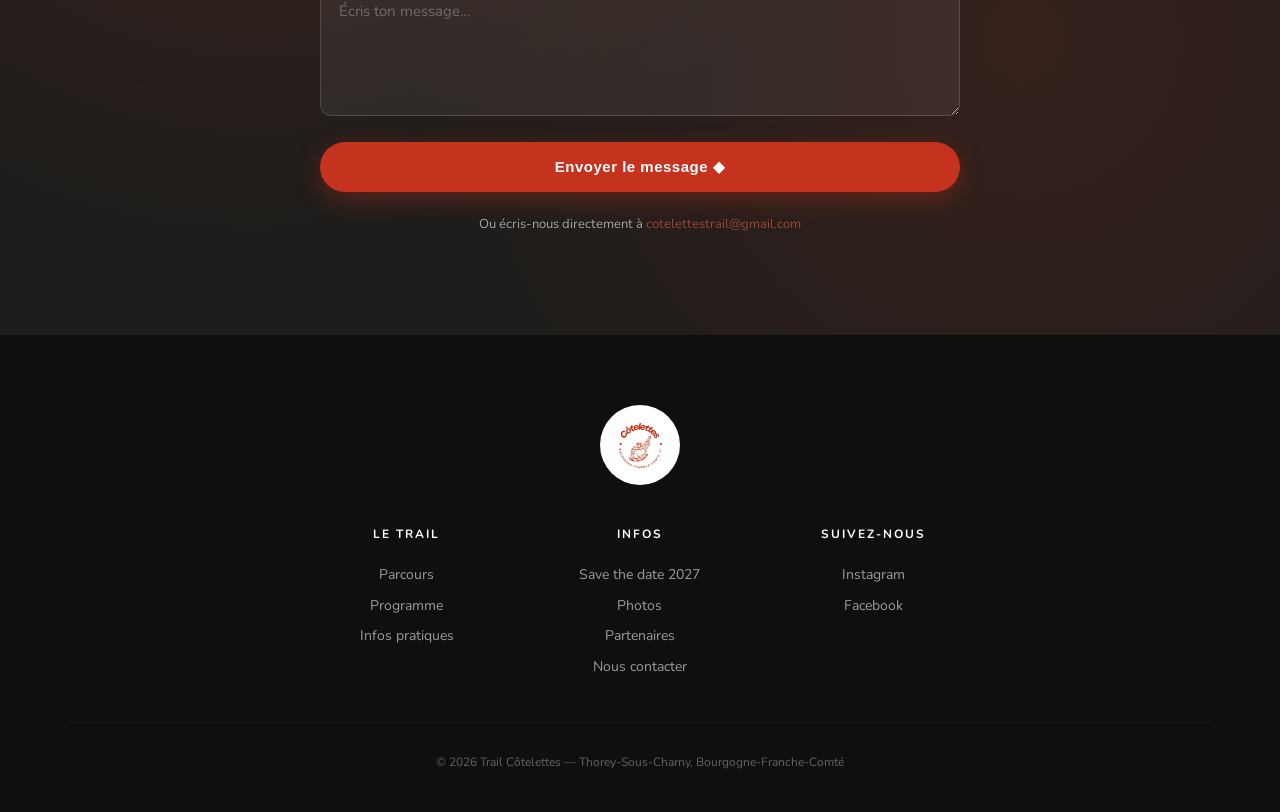
==== commit cd3b4347: "Infos pratiques : photo nette d'un coureur à la place de la photo floue Co-Authored-By: Claude Opus " ====
--- a/index.html
+++ b/index.html
@@ -235,7 +235,7 @@
         </ul>
       </div>
       <aside class="infos__aside">
-        <img src="assets/photos/trail-cotelettes-2026-traileuse-chemin-champ-de-ble-800.webp" width="800" height="450" alt="Une traileuse sur un chemin de terre bordé de champs de blé, encouragée par des bénévoles" loading="lazy" />
+        <img src="assets/photos/trail-cotelettes-2026-arrivee-coureur-dossard-21-800.webp" srcset="assets/photos/trail-cotelettes-2026-arrivee-coureur-dossard-21-800.webp 800w, assets/photos/trail-cotelettes-2026-arrivee-coureur-dossard-21-1600.webp 1600w" sizes="(max-width: 980px) 100vw, 460px" width="800" height="533" alt="Un coureur en maillot jaune termine le trail de 15 km sous les applaudissements" loading="lazy" />
         <div class="infos__card">
           <span class="eyebrow">◆ Rendez-vous</span>
           <p class="infos__date">Samedi<br/><strong>30 mai</strong><br/>2026</p>
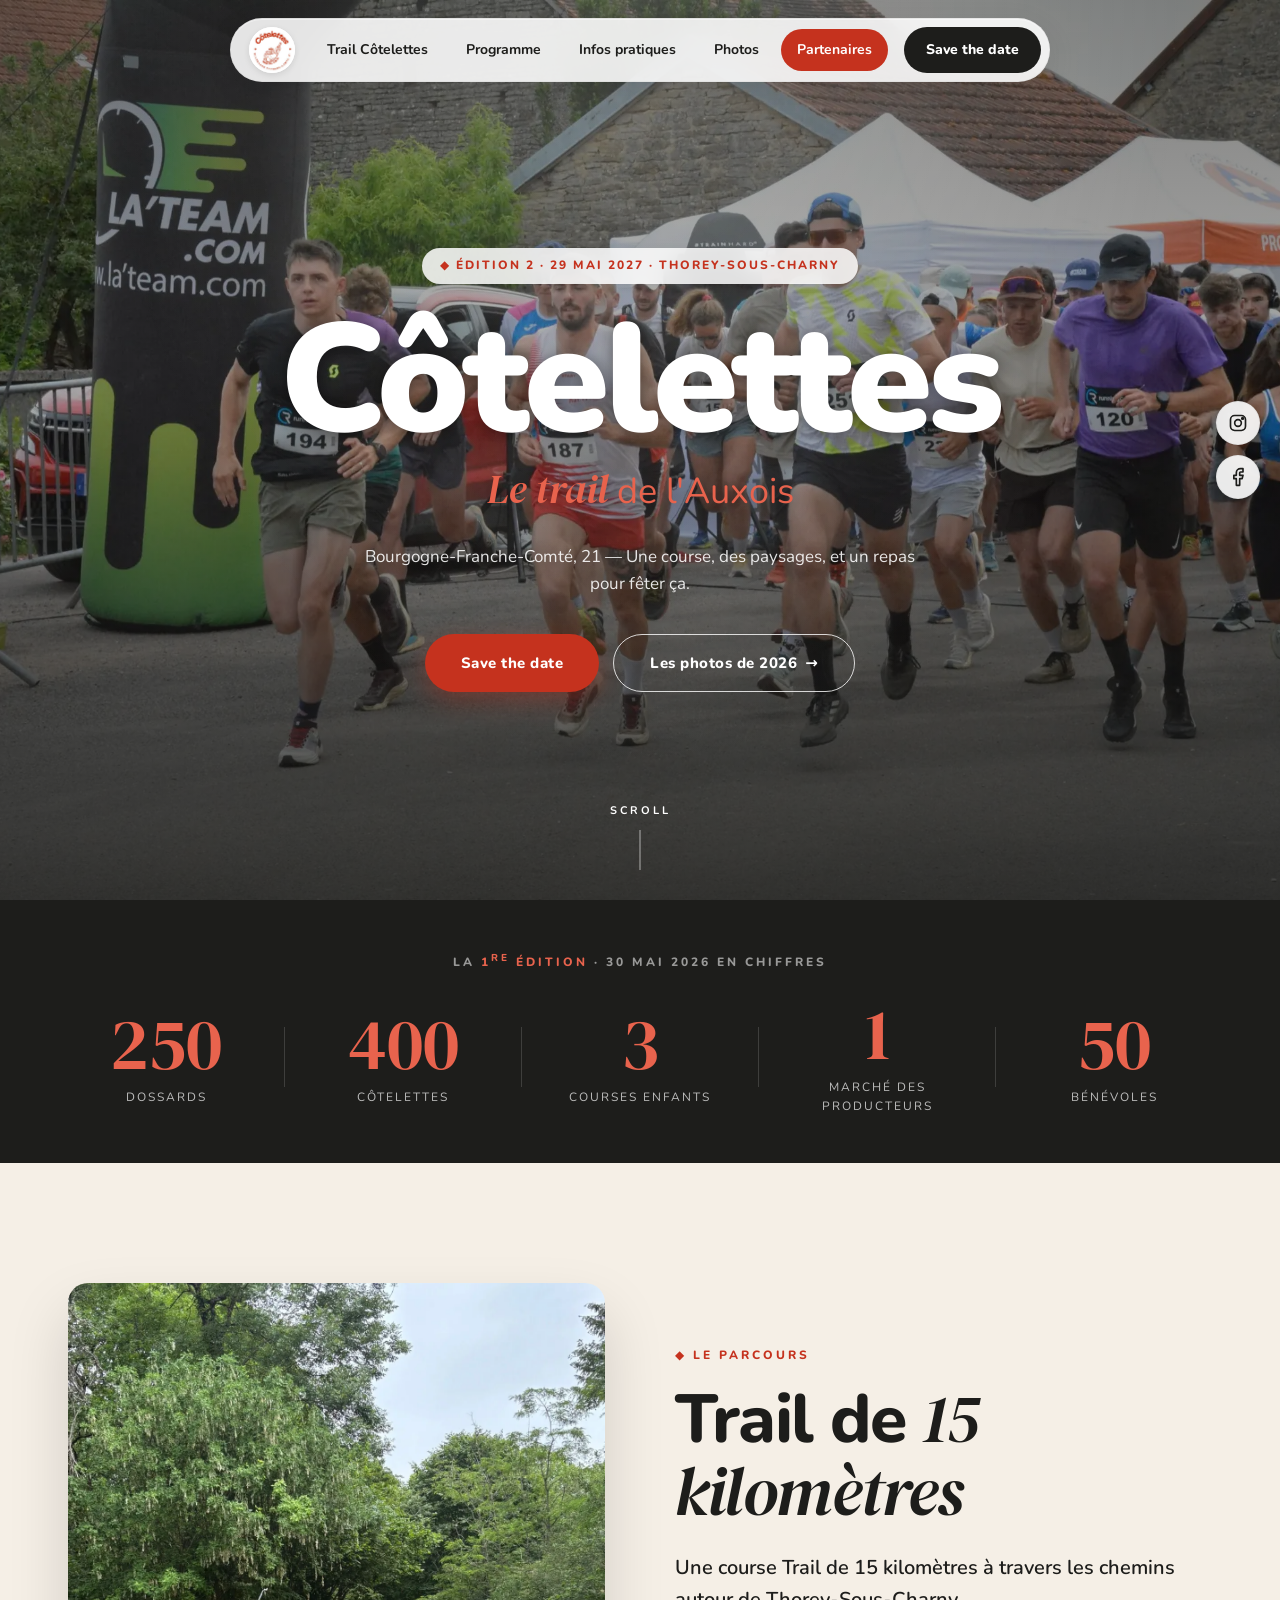
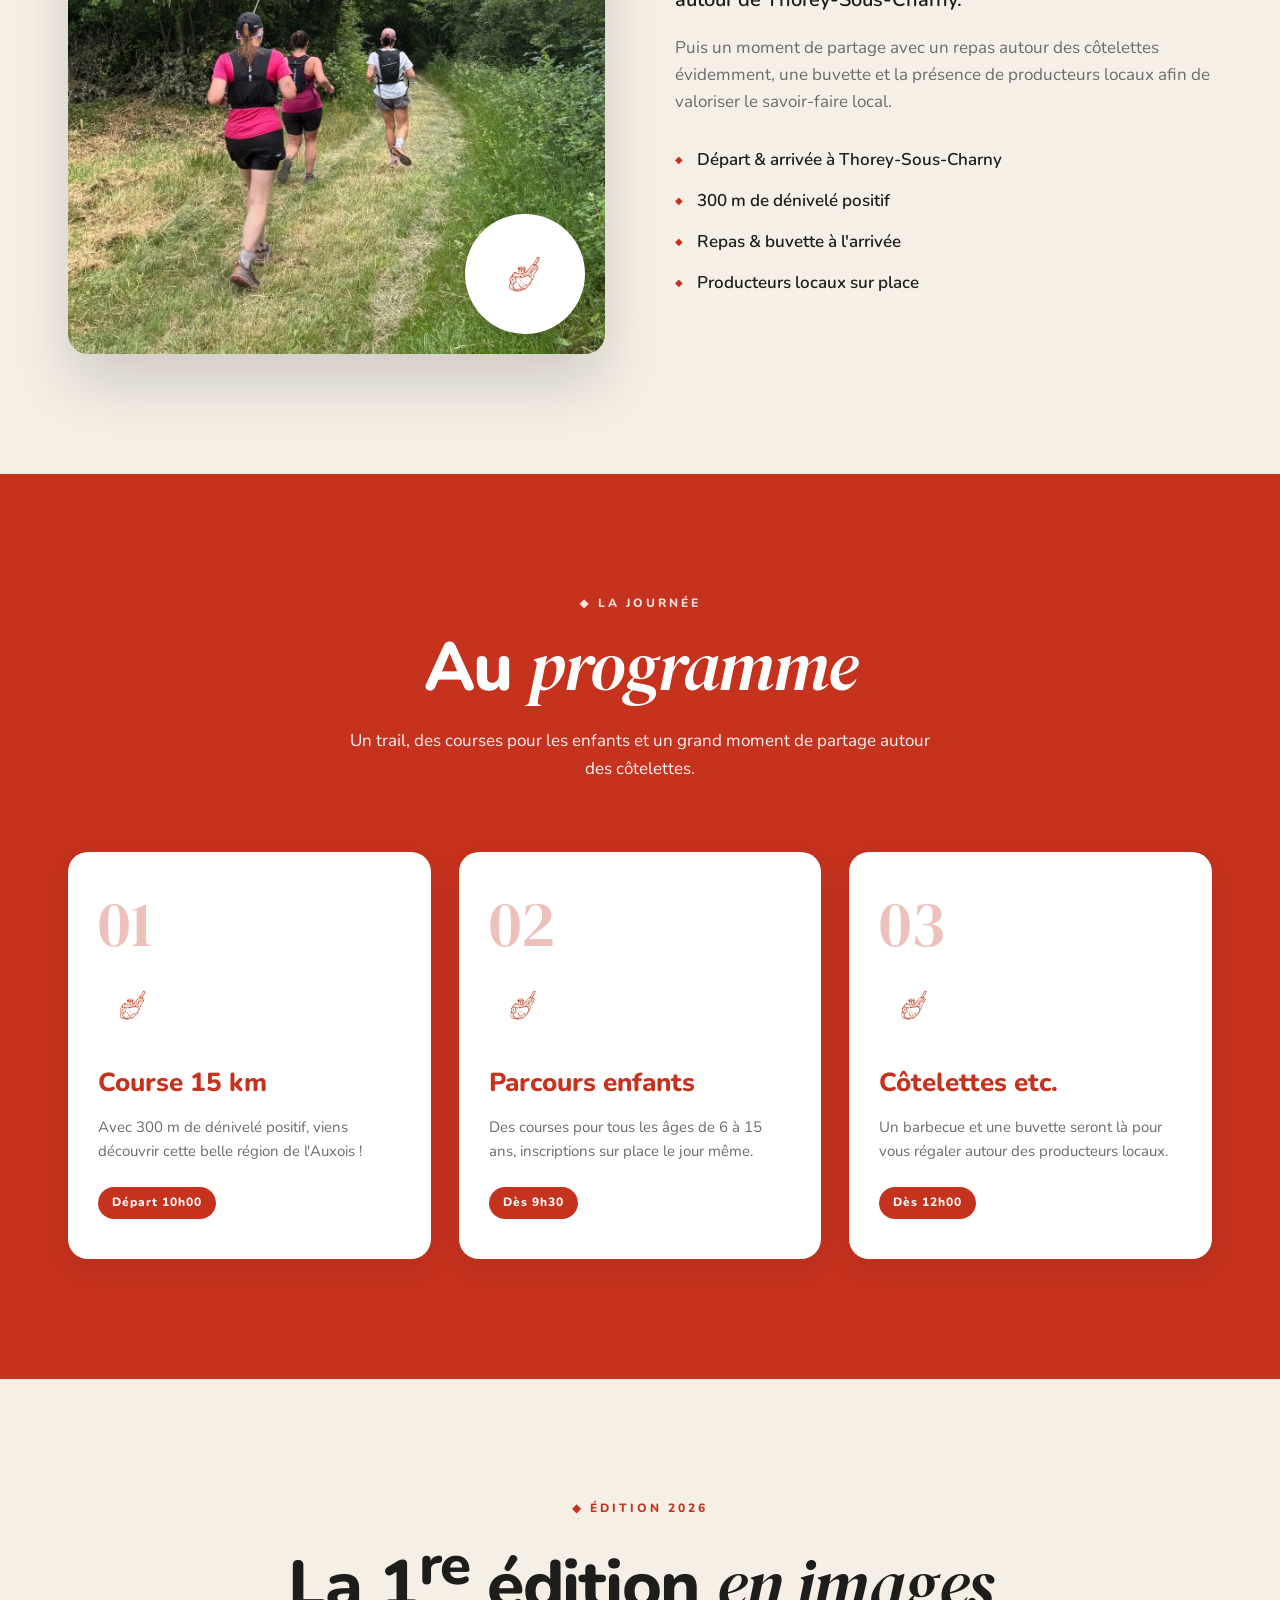
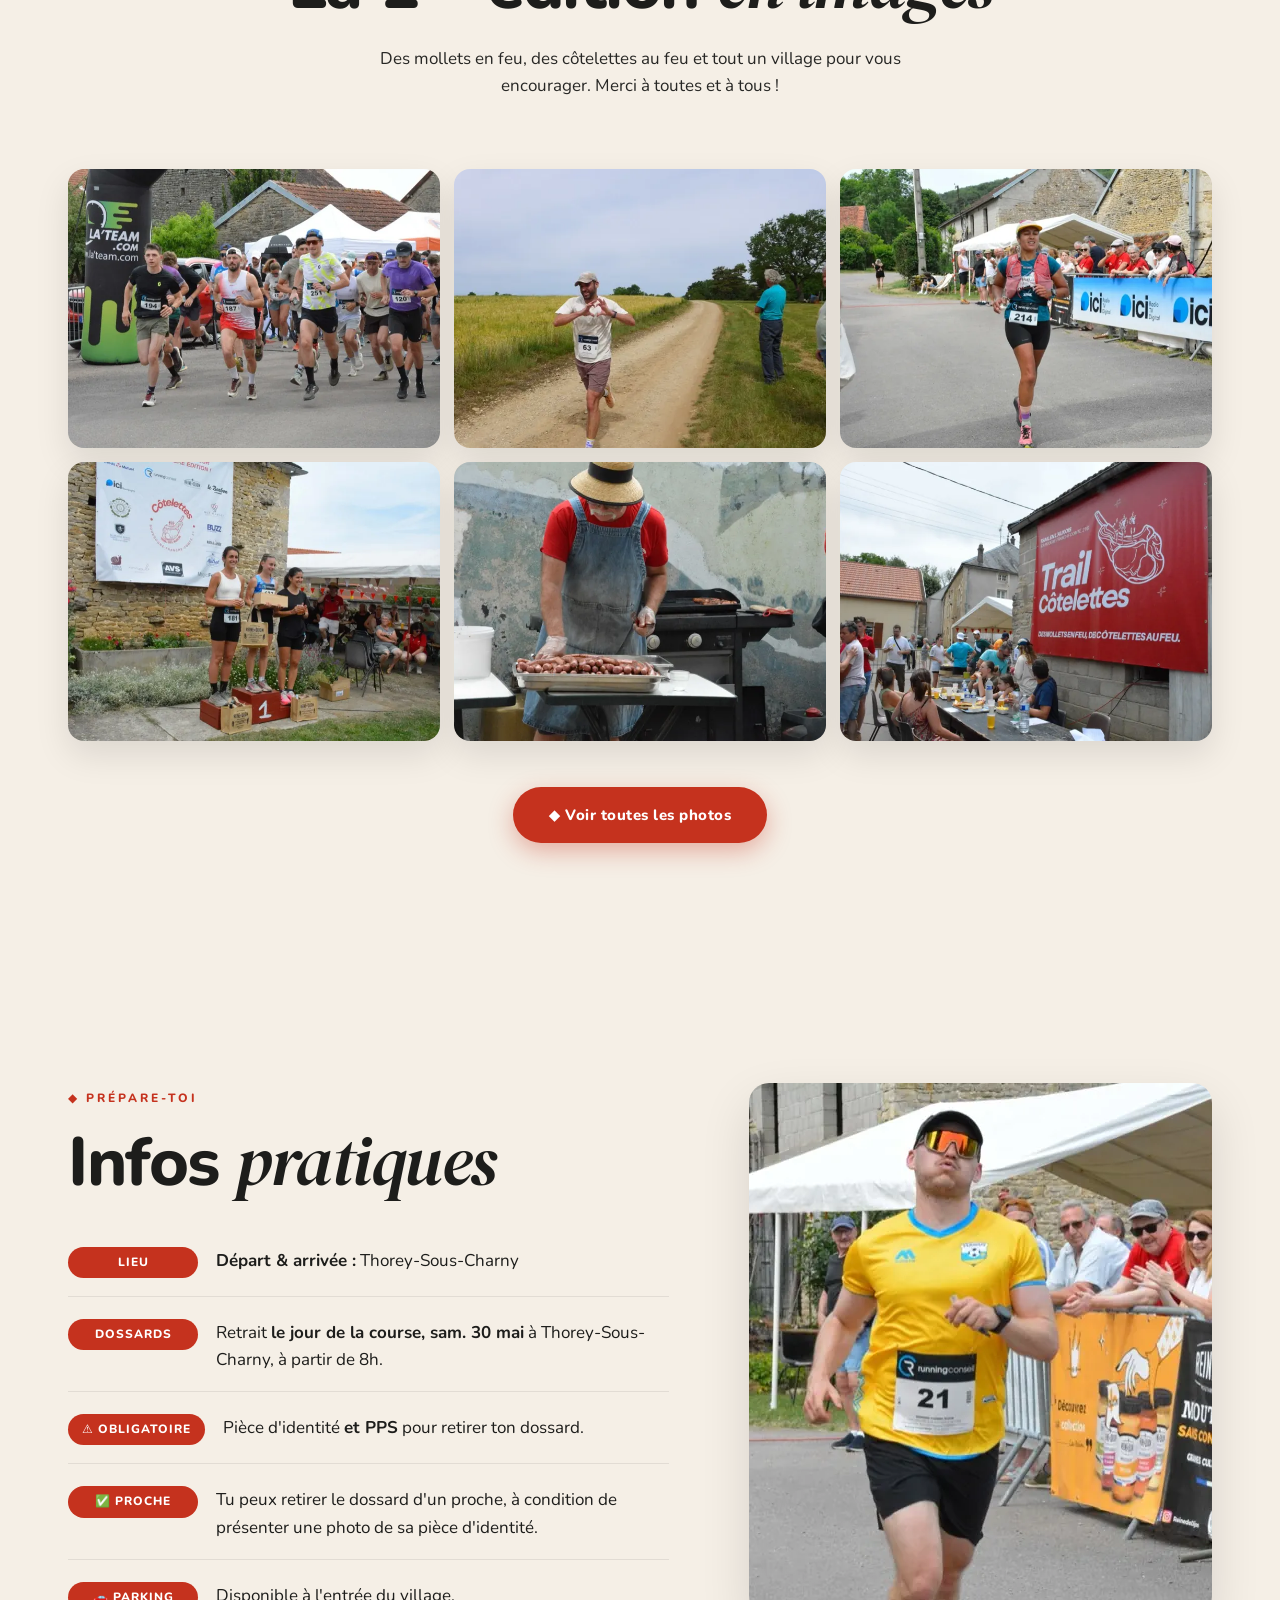
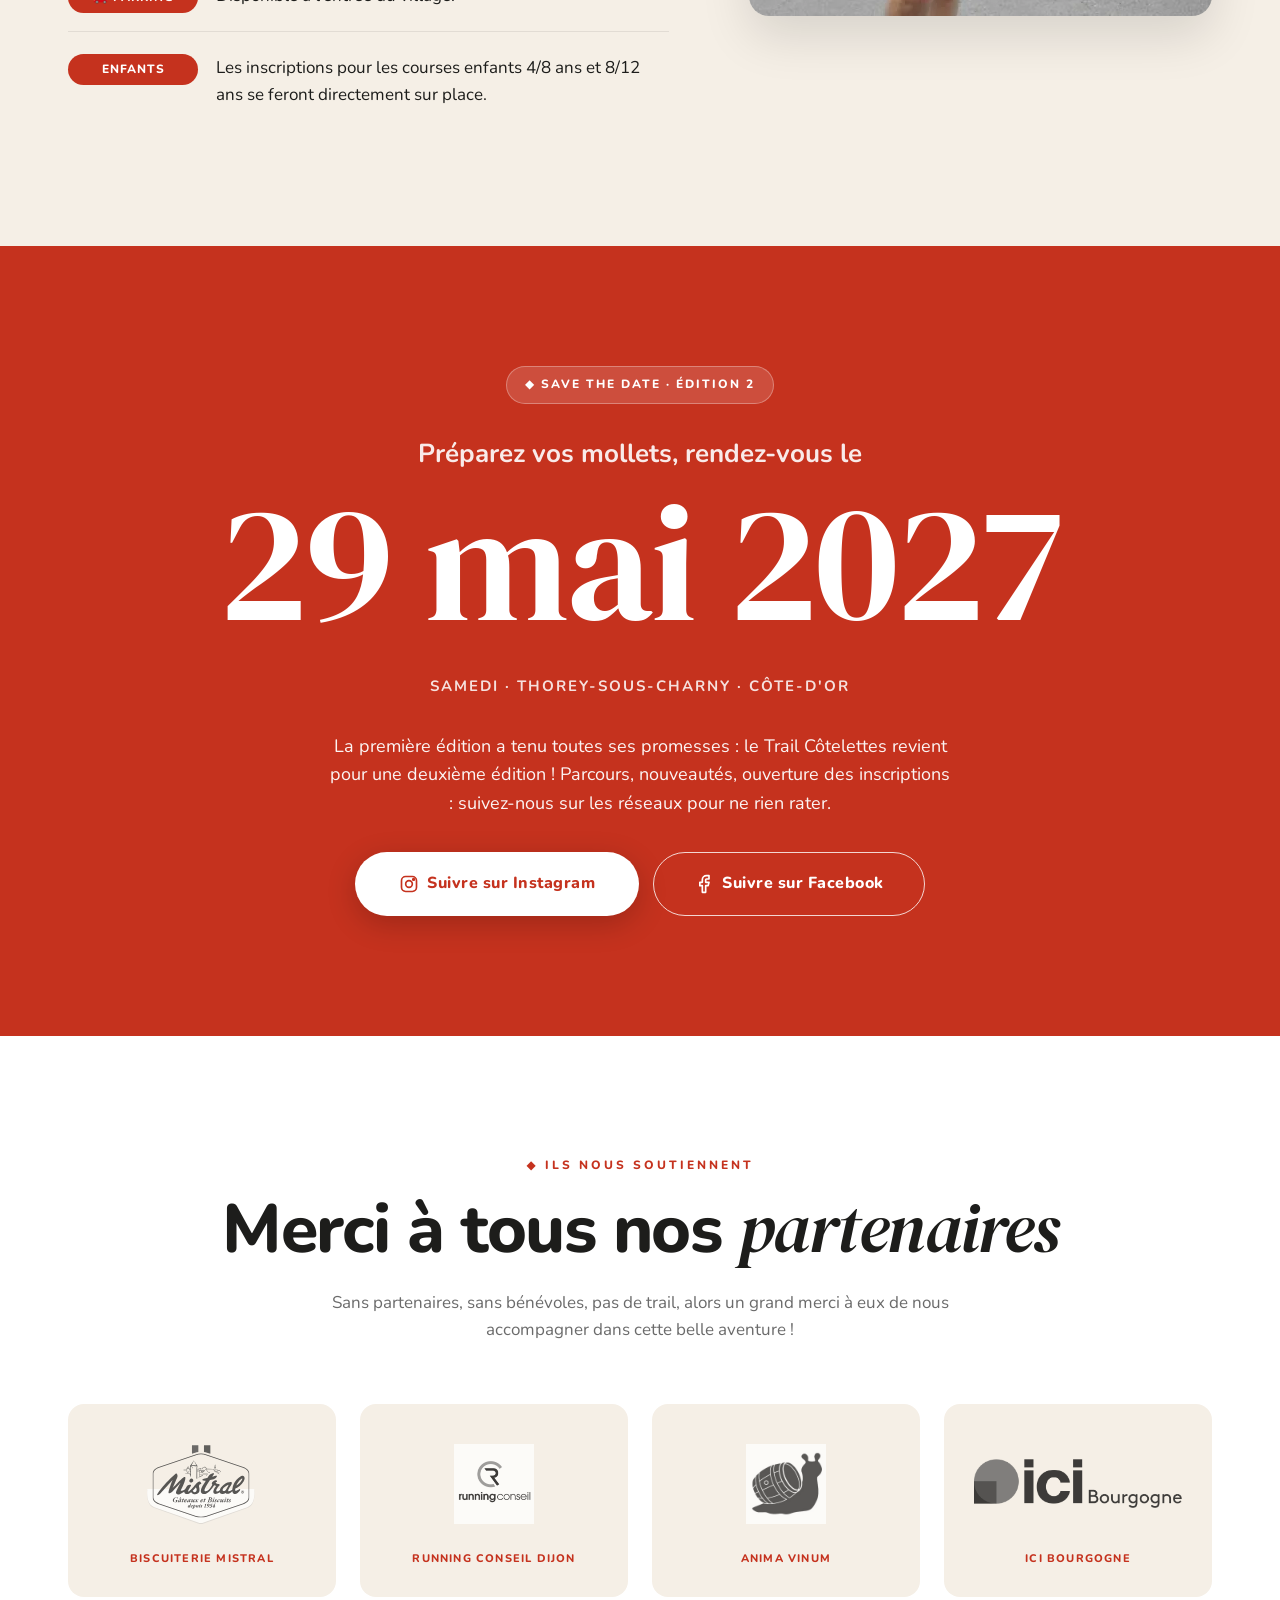
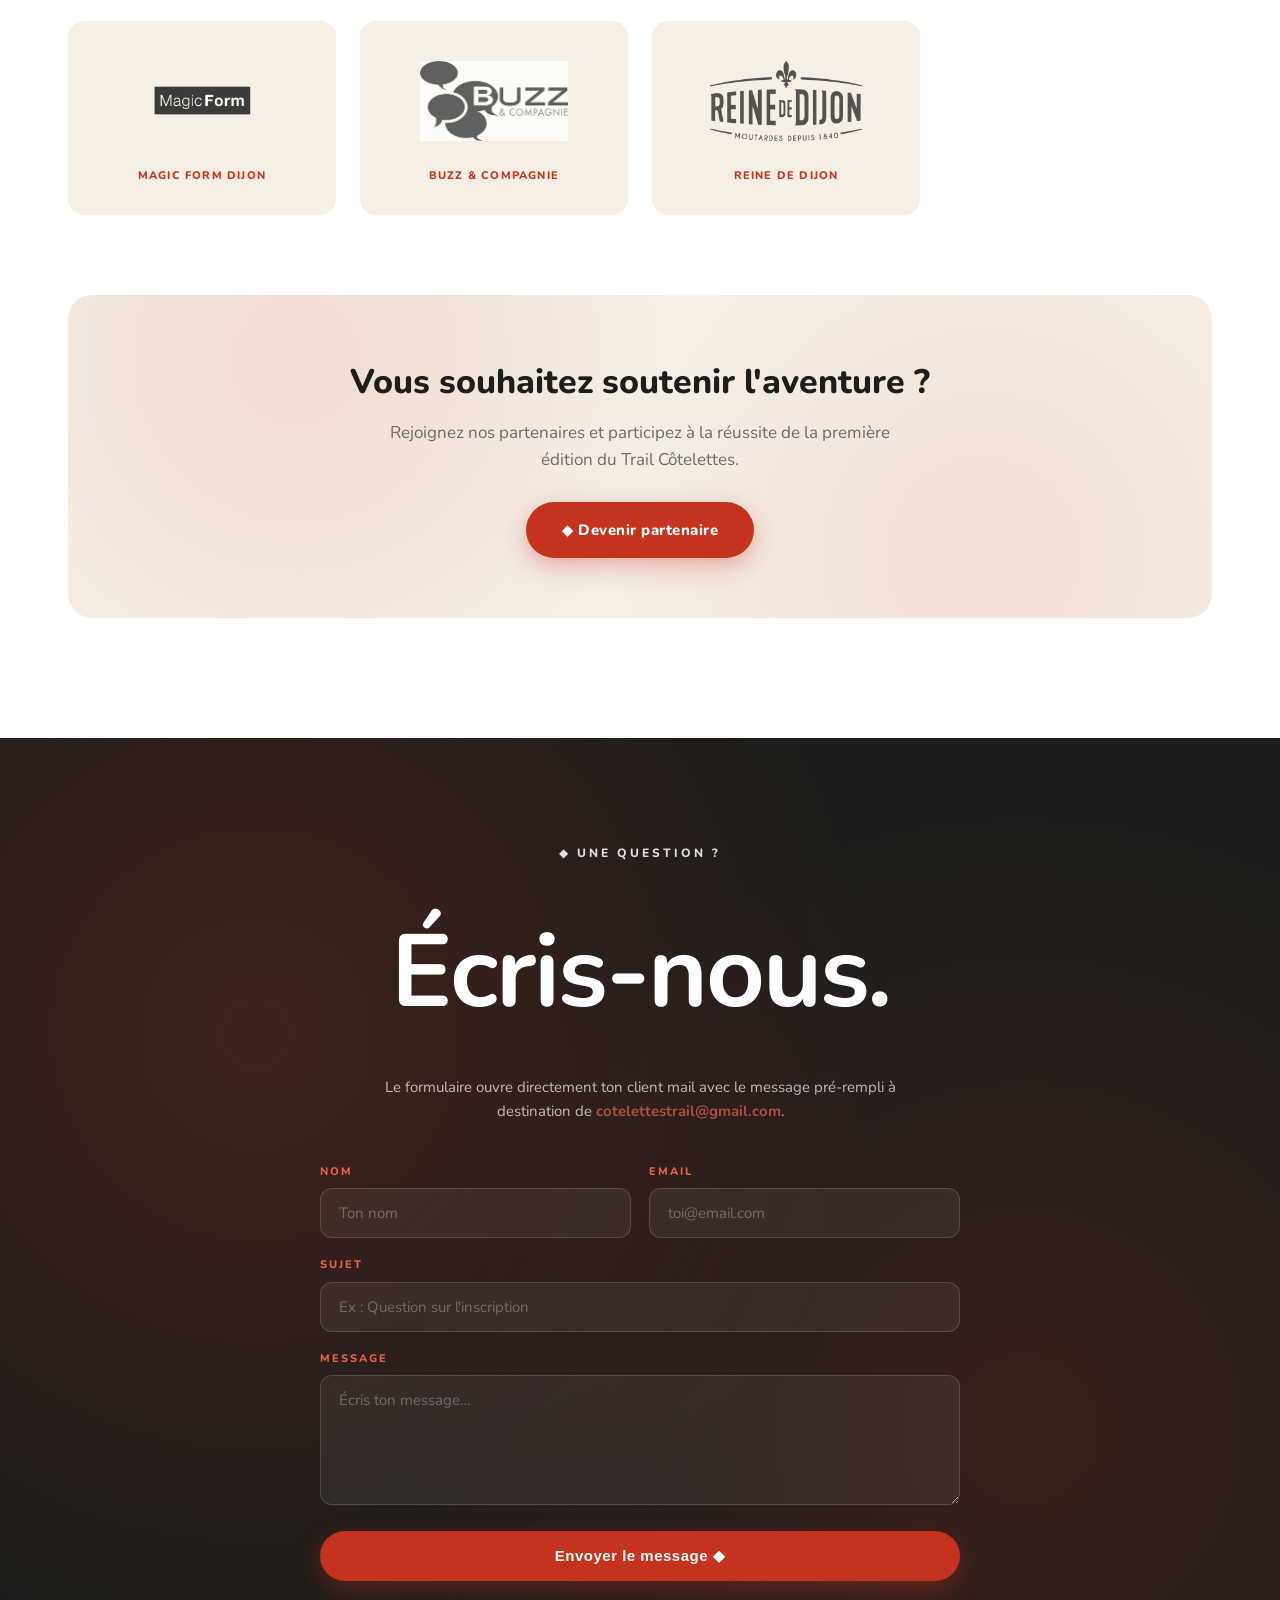
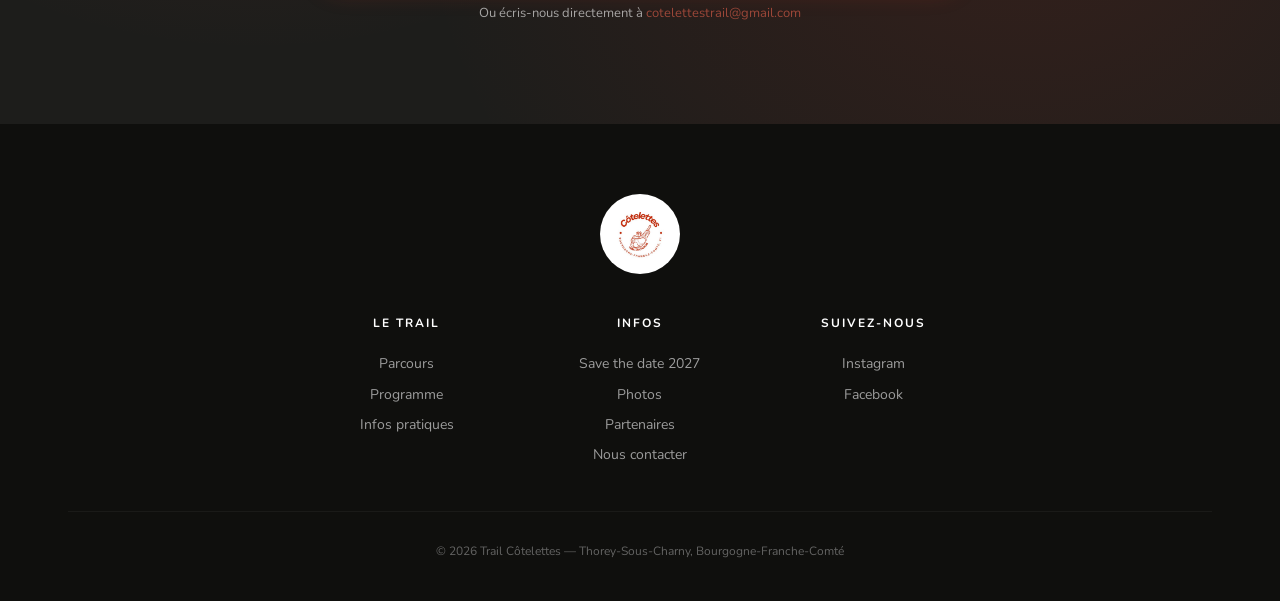
==== commit b3047ef0: "Infos pratiques : retrait de l'encadré daté du 30 mai 2026 Co-Authored-By: Claude Opus 5.5 <noreply@" ====
--- a/index.html
+++ b/index.html
@@ -236,11 +236,6 @@
       </div>
       <aside class="infos__aside">
         <img src="assets/photos/trail-cotelettes-2026-arrivee-coureur-dossard-21-800.webp" srcset="assets/photos/trail-cotelettes-2026-arrivee-coureur-dossard-21-800.webp 800w, assets/photos/trail-cotelettes-2026-arrivee-coureur-dossard-21-1600.webp 1600w" sizes="(max-width: 980px) 100vw, 460px" width="800" height="533" alt="Un coureur en maillot jaune termine le trail de 15 km sous les applaudissements" loading="lazy" />
-        <div class="infos__card">
-          <span class="eyebrow">◆ Rendez-vous</span>
-          <p class="infos__date">Samedi<br/><strong>30 mai</strong><br/>2026</p>
-          <p class="infos__loc">Thorey-Sous-Charny<br/>Côte-d'Or · 21</p>
-        </div>
       </aside>
     </div>
   </section>
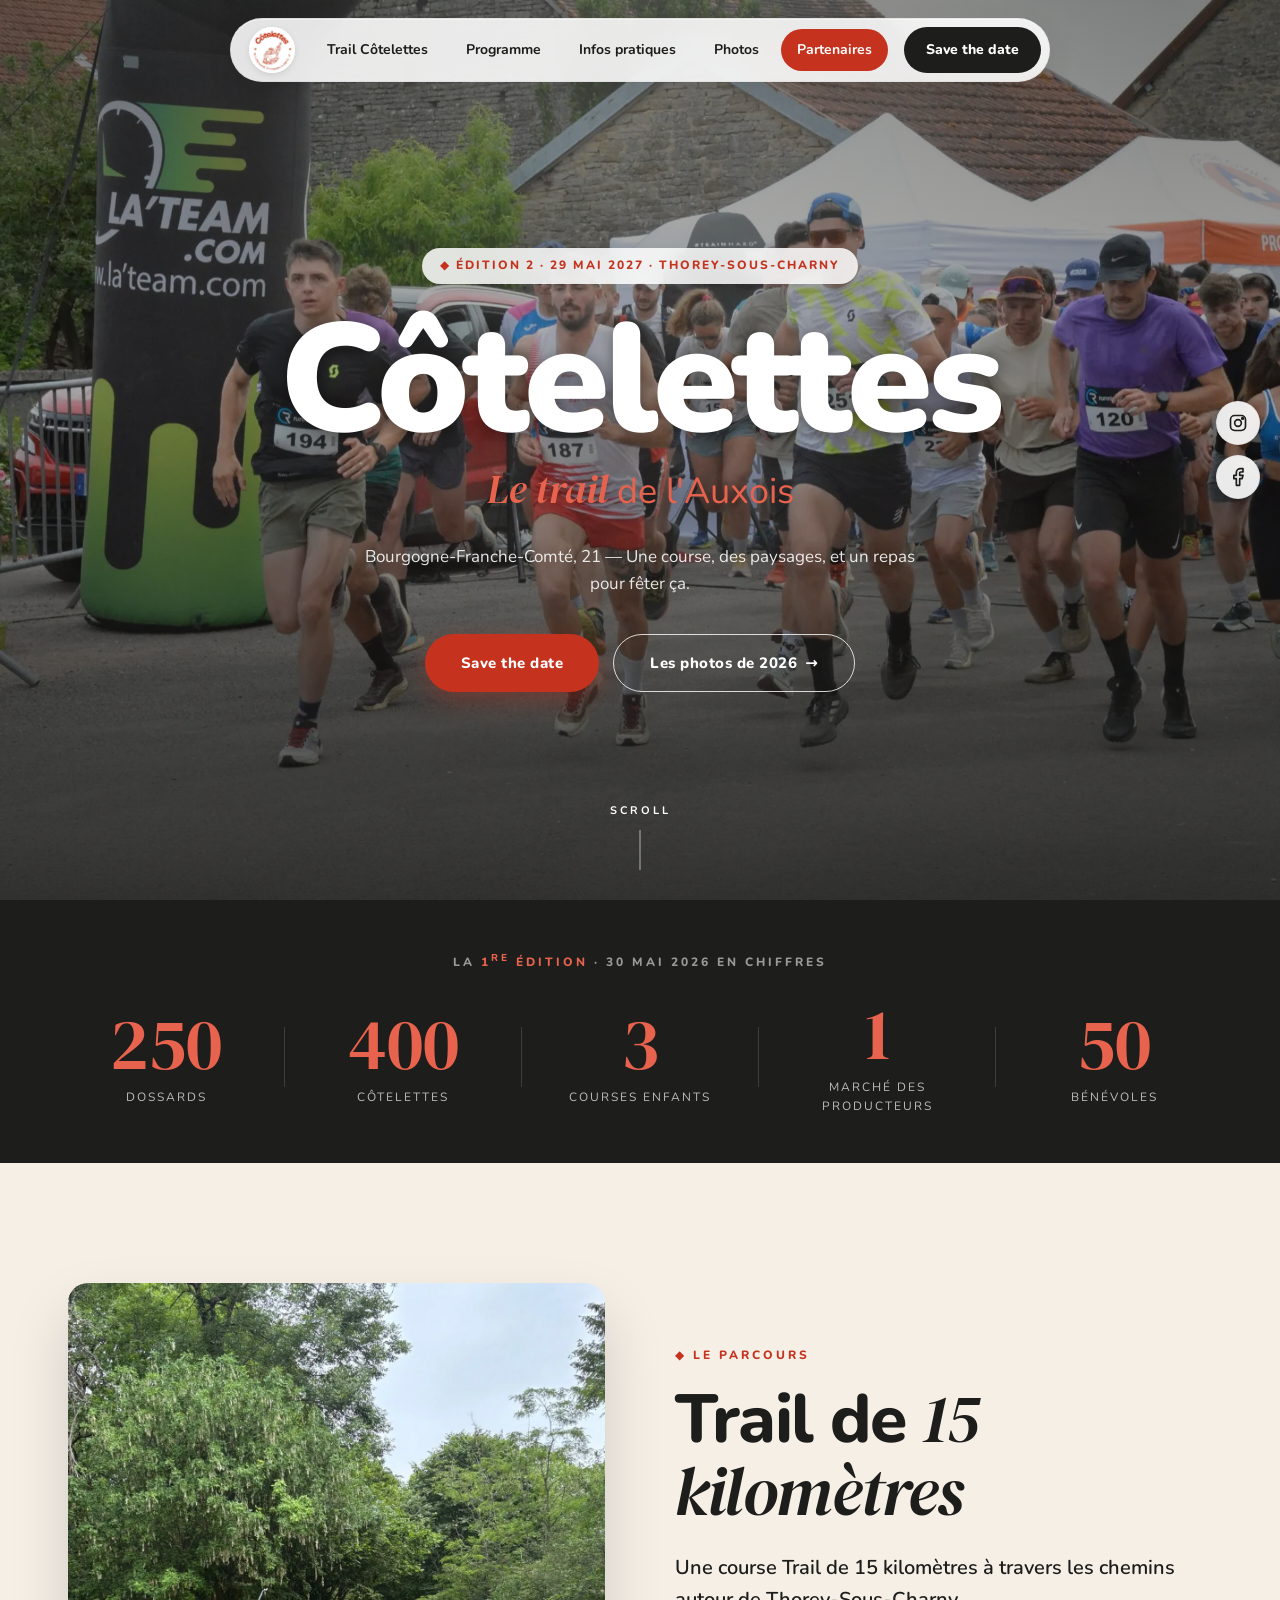
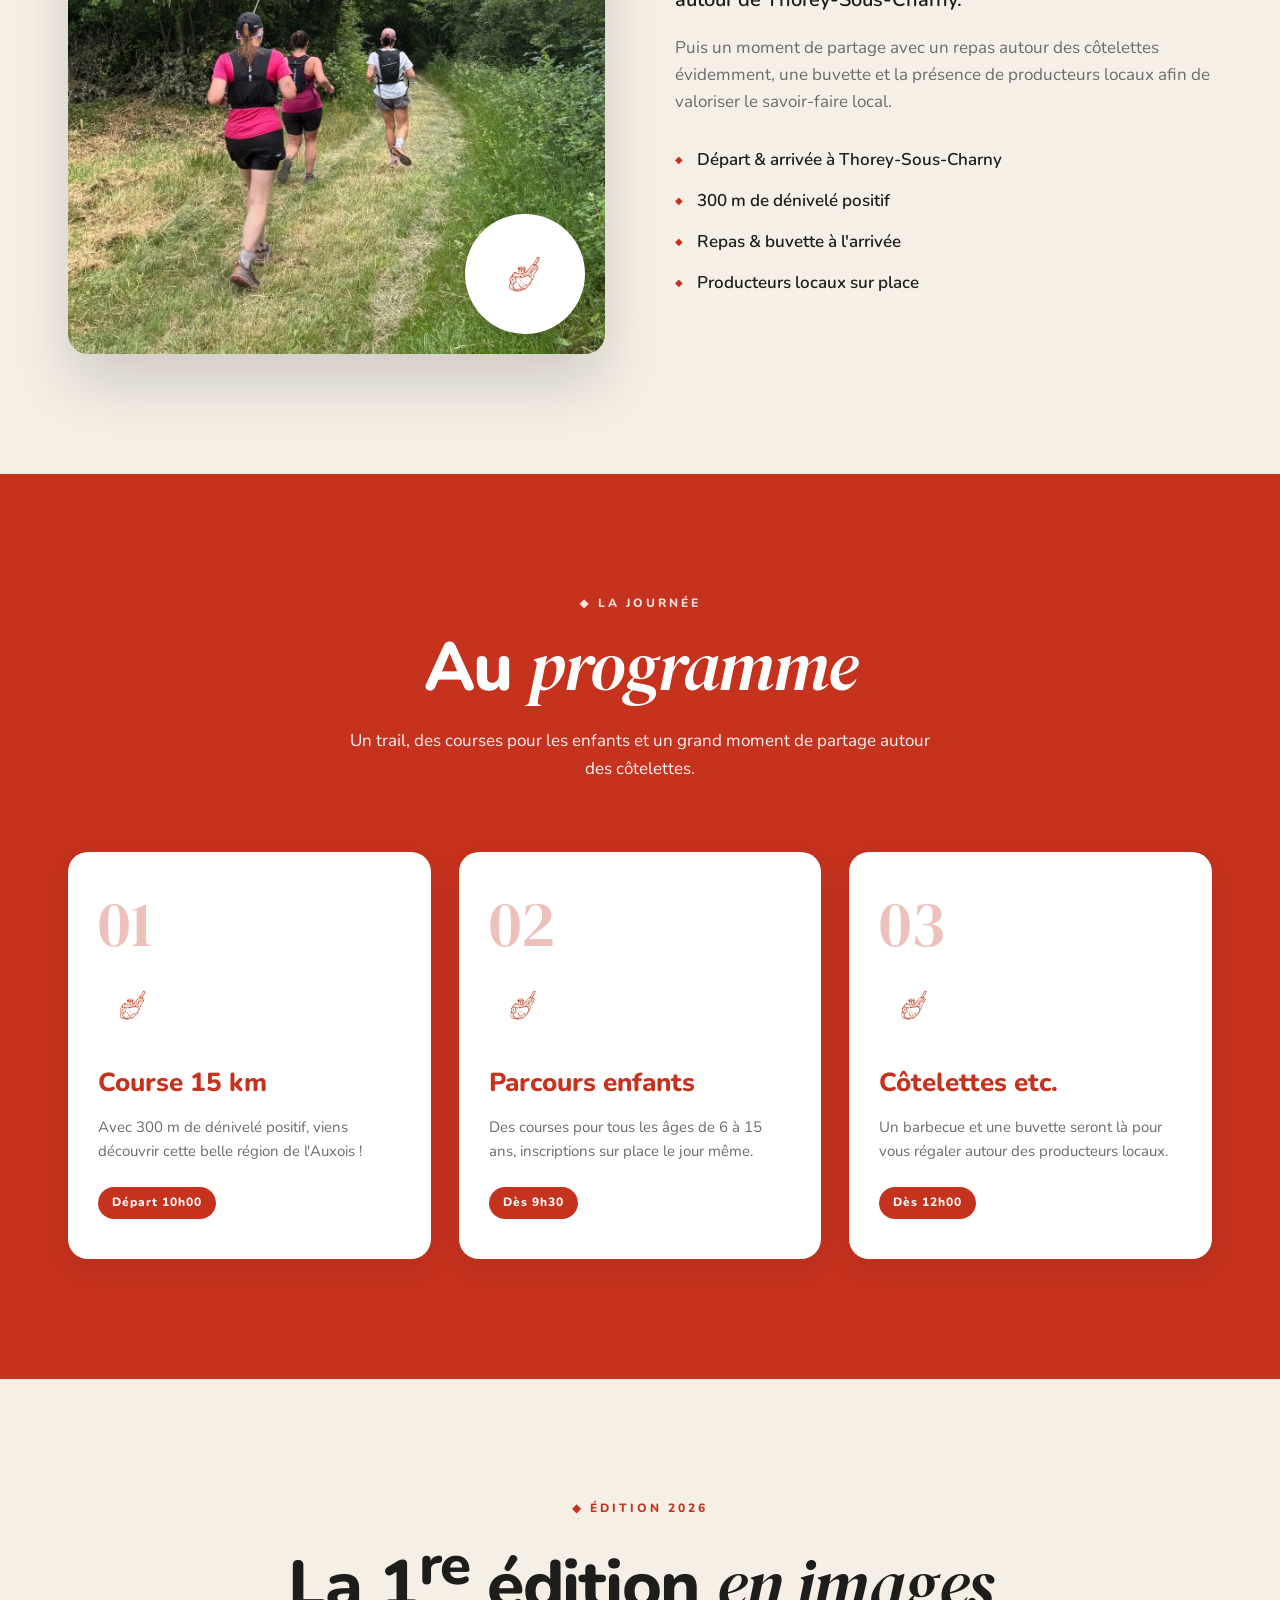
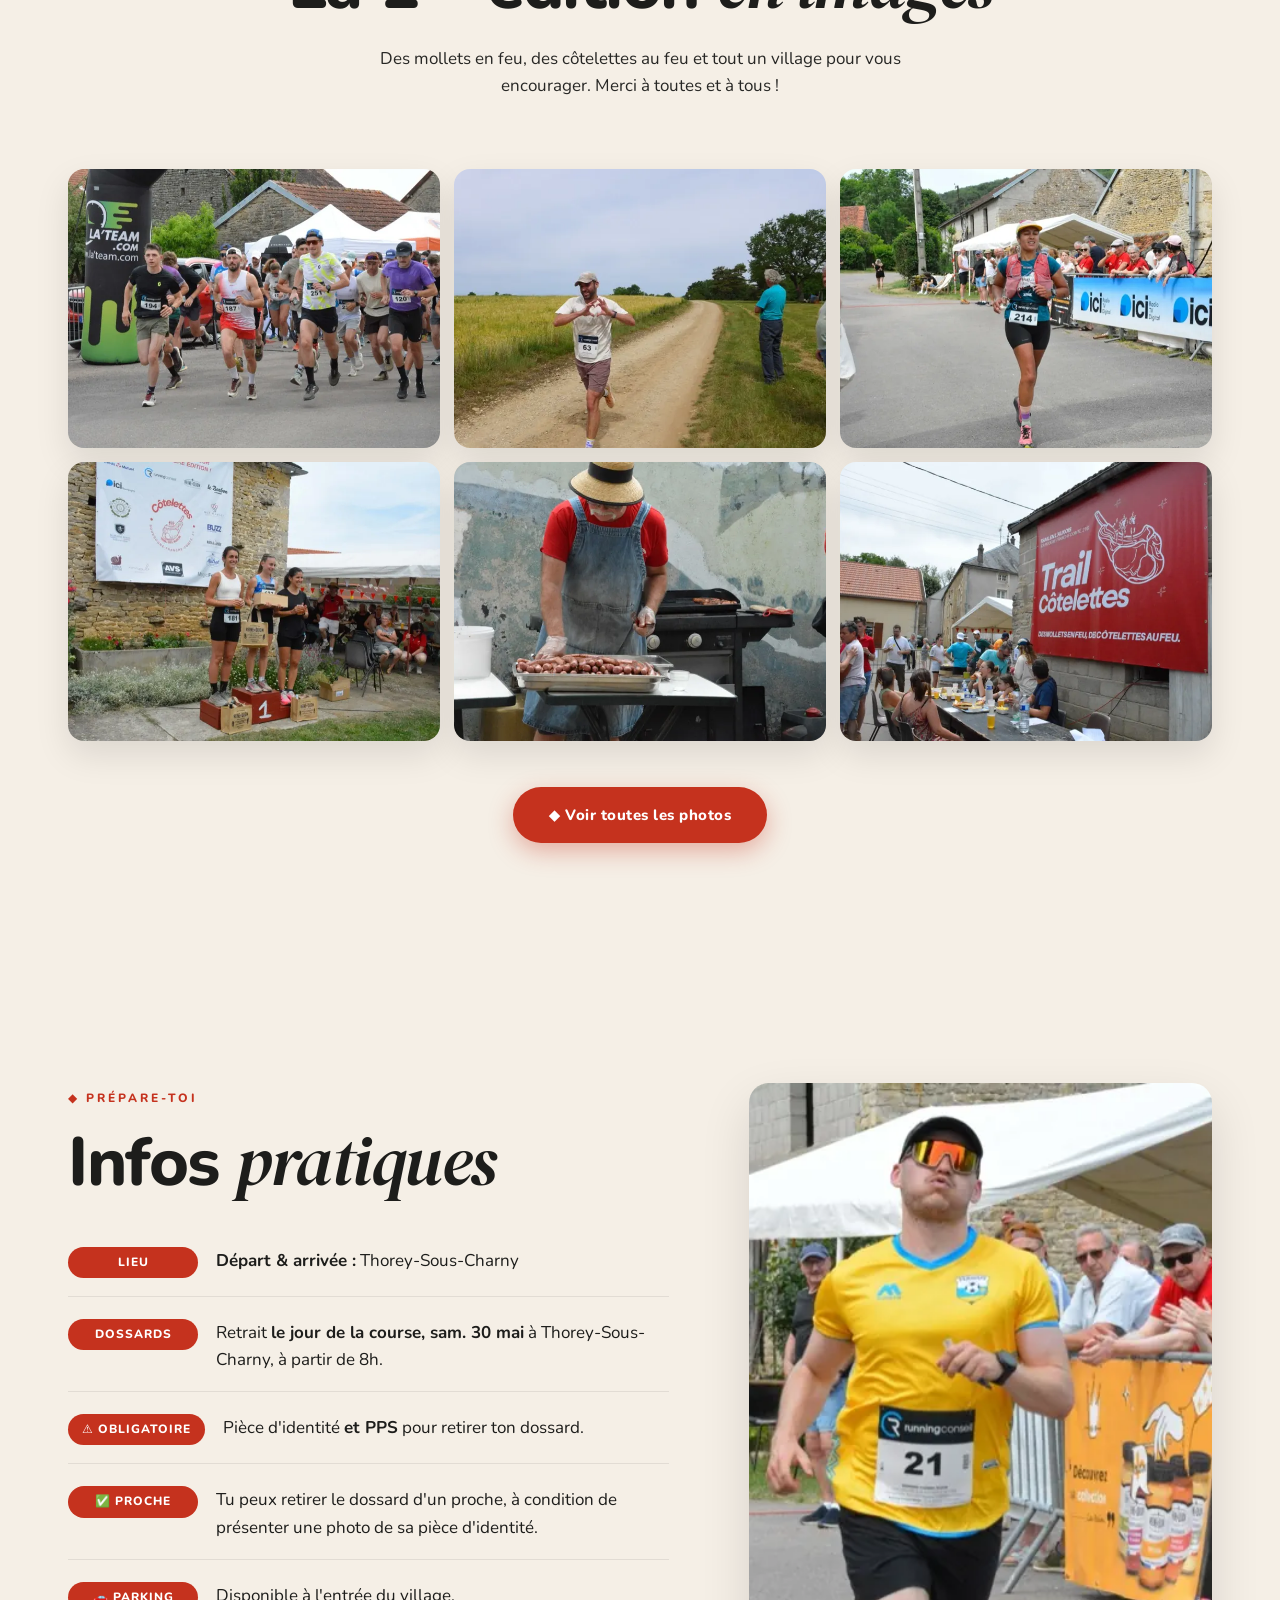
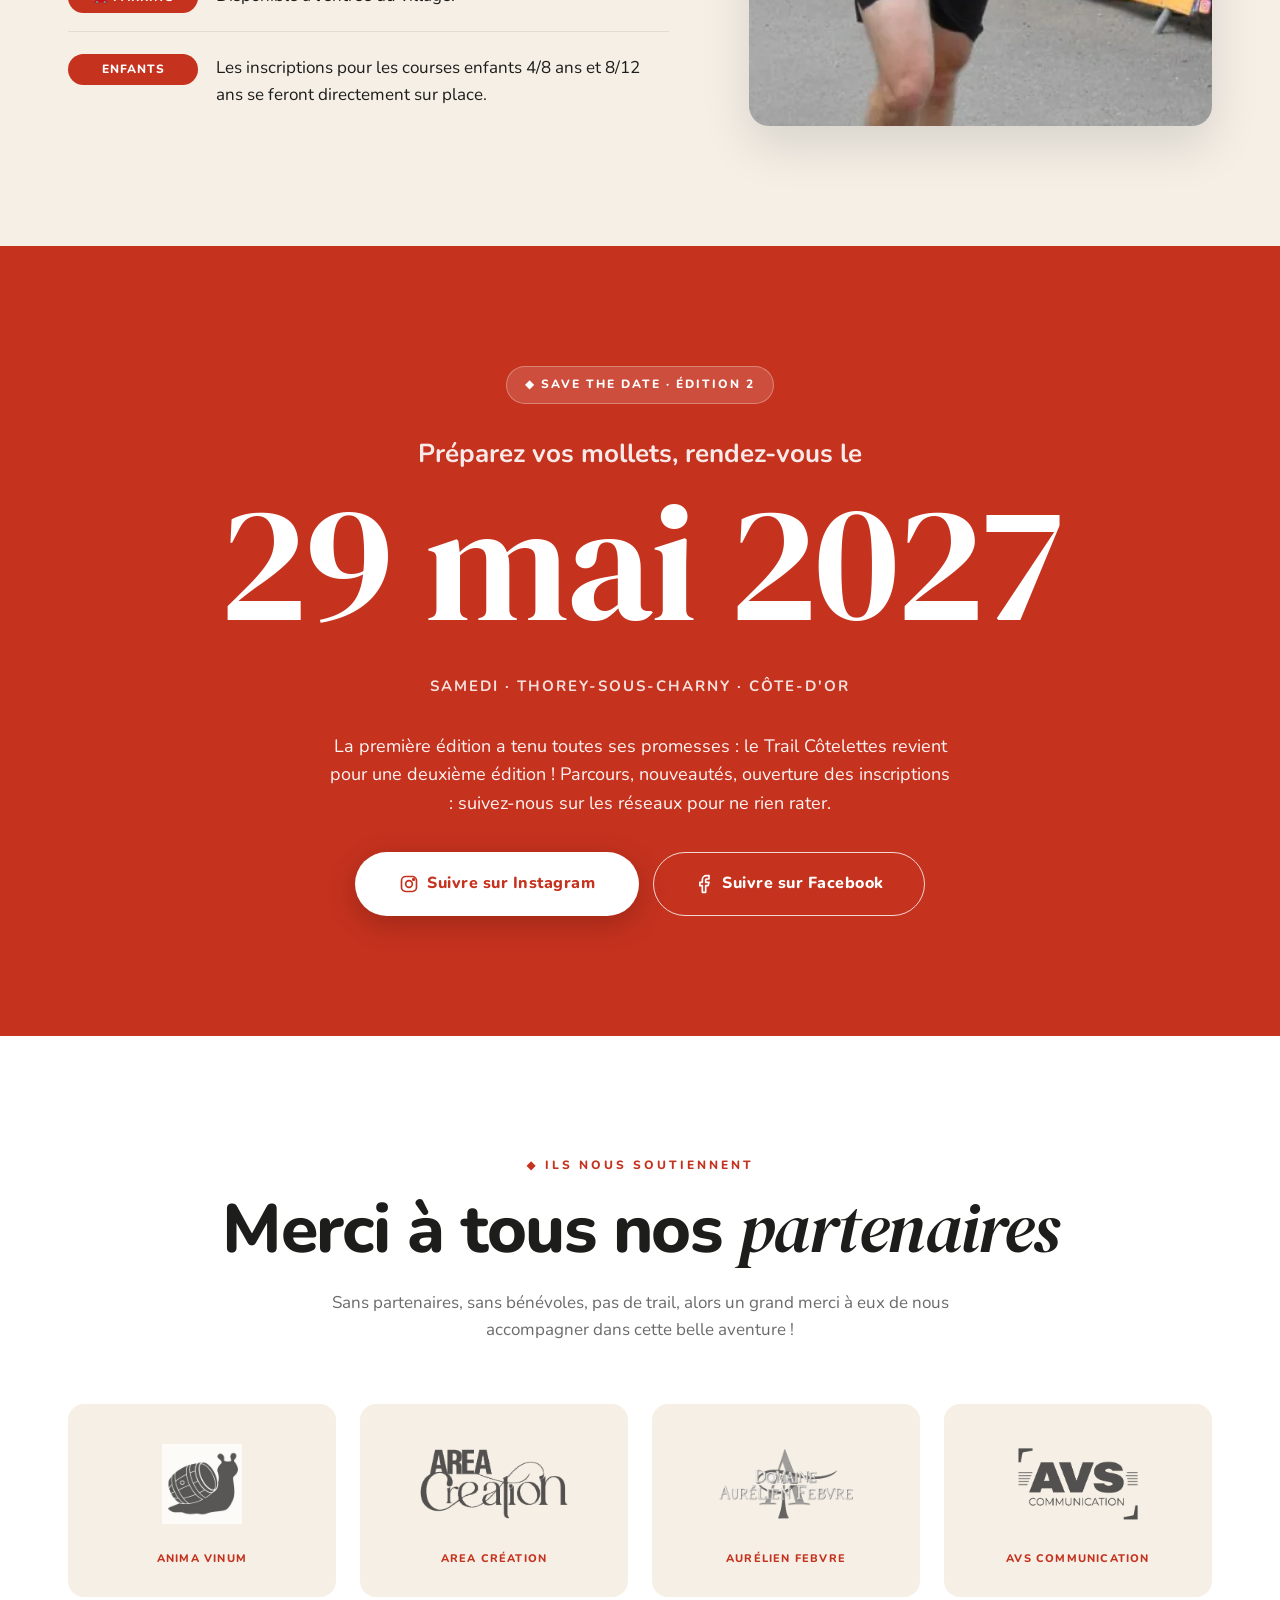
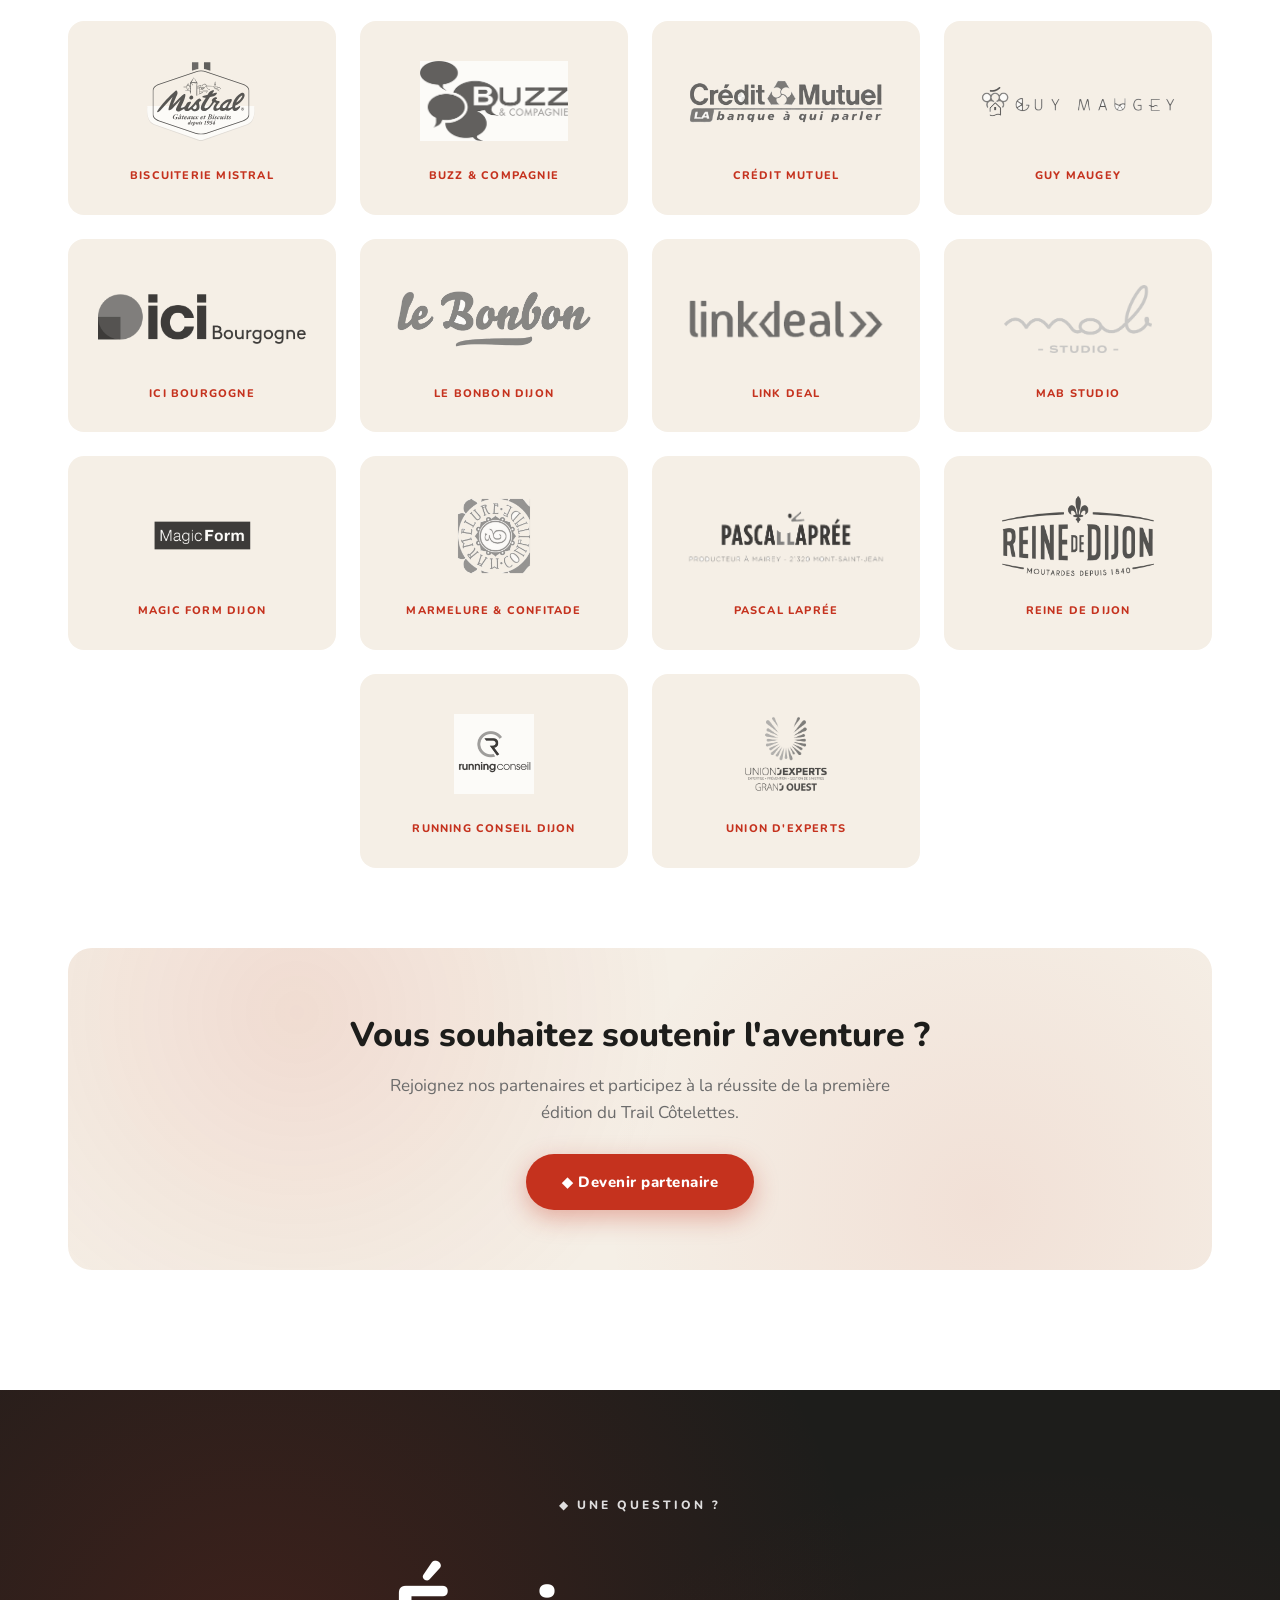
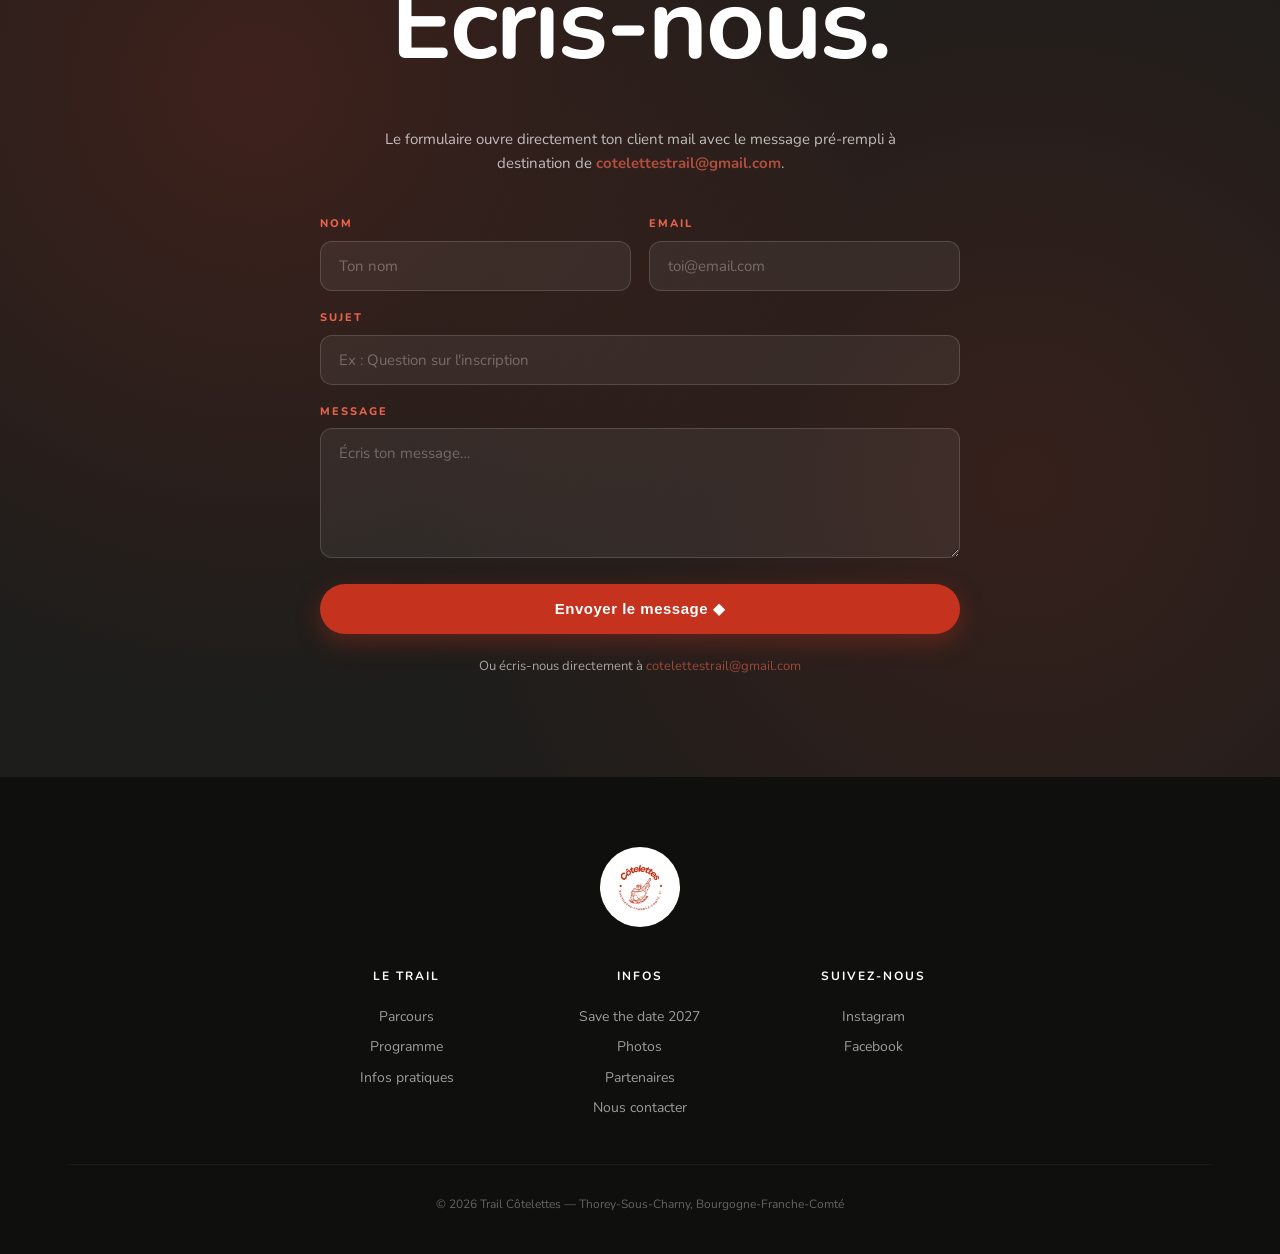
==== commit e1a8fd82: "Partenaires : 18 partenaires (11 nouveaux logos détourés), tri alphabétique Co-Authored-By: Claude O" ====
--- a/index.html
+++ b/index.html
@@ -274,34 +274,78 @@
       </p>
 
       <div class="partners-grid">
+        <a href="https://www.animavinum.fr" target="_blank" rel="noopener" class="partner">
+          <div class="partner__logo"><img src="assets/partners/anima-vinum.jpg" alt="Anima Vinum" loading="lazy" /></div>
+          <span class="partner__name">ANIMA VINUM</span>
+        </a>
+        <div class="partner">
+          <div class="partner__logo"><img src="assets/partners/area-creation.webp" alt="Area Création" loading="lazy" /></div>
+          <span class="partner__name">AREA CRÉATION</span>
+        </div>
+        <div class="partner">
+          <div class="partner__logo"><img src="assets/partners/aurelien-febvre.webp" alt="Domaine Aurélien Febvre" loading="lazy" /></div>
+          <span class="partner__name">AURÉLIEN FEBVRE</span>
+        </div>
+        <div class="partner">
+          <div class="partner__logo"><img src="assets/partners/avs.webp" alt="AVS Communication" loading="lazy" /></div>
+          <span class="partner__name">AVS COMMUNICATION</span>
+        </div>
         <a href="https://www.biscuits-mistral.fr/" target="_blank" rel="noopener" class="partner">
-          <div class="partner__logo"><img src="assets/partners/mistral.svg" alt="Biscuiterie Mistral" /></div>
+          <div class="partner__logo"><img src="assets/partners/mistral.svg" alt="Biscuiterie Mistral" loading="lazy" /></div>
           <span class="partner__name">BISCUITERIE MISTRAL</span>
         </a>
+        <a href="https://www.buzzetcompagnie.com" target="_blank" rel="noopener" class="partner">
+          <div class="partner__logo"><img src="assets/partners/buzz-compagnie.png" alt="Buzz &amp; Compagnie" loading="lazy" /></div>
+          <span class="partner__name">BUZZ &amp; COMPAGNIE</span>
+        </a>
+        <div class="partner">
+          <div class="partner__logo"><img src="assets/partners/credit-mutuel.webp" alt="Crédit Mutuel" loading="lazy" /></div>
+          <span class="partner__name">CRÉDIT MUTUEL</span>
+        </div>
+        <div class="partner">
+          <div class="partner__logo"><img src="assets/partners/guy-maugey.webp" alt="Guy Maugey" loading="lazy" /></div>
+          <span class="partner__name">GUY MAUGEY</span>
+        </div>
+        <a href="https://www.francebleu.fr/radio/bourgogne" target="_blank" rel="noopener" class="partner">
+          <div class="partner__logo"><img src="assets/partners/ici-bourgogne.png" alt="Ici Bourgogne" loading="lazy" /></div>
+          <span class="partner__name">ICI BOURGOGNE</span>
+        </a>
+        <div class="partner">
+          <div class="partner__logo"><img src="assets/partners/le-bonbon-dijon.webp" alt="Le Bonbon Dijon" loading="lazy" /></div>
+          <span class="partner__name">LE BONBON DIJON</span>
+        </div>
+        <div class="partner">
+          <div class="partner__logo"><img src="assets/partners/link-deal.webp" alt="Link Deal" loading="lazy" /></div>
+          <span class="partner__name">LINK DEAL</span>
+        </div>
+        <div class="partner">
+          <div class="partner__logo"><img src="assets/partners/mab-studio.webp" alt="MAB Studio" loading="lazy" /></div>
+          <span class="partner__name">MAB STUDIO</span>
+        </div>
+        <a href="https://magic-form.fr" target="_blank" rel="noopener" class="partner">
+          <div class="partner__logo"><img src="assets/partners/magic-form.png" alt="Magic Form Dijon" loading="lazy" /></div>
+          <span class="partner__name">MAGIC FORM DIJON</span>
+        </a>
+        <div class="partner">
+          <div class="partner__logo"><img src="assets/partners/marmelure-confitade.webp" alt="Marmelure &amp; Confitade" loading="lazy" /></div>
+          <span class="partner__name">MARMELURE &amp; CONFITADE</span>
+        </div>
+        <div class="partner">
+          <div class="partner__logo"><img src="assets/partners/pascal-lapree.webp" alt="Pascal Laprée" loading="lazy" /></div>
+          <span class="partner__name">PASCAL LAPRÉE</span>
+        </div>
+        <a href="https://reinededijon.fr" target="_blank" rel="noopener" class="partner">
+          <div class="partner__logo"><img src="assets/partners/reine-de-dijon.webp" alt="Reine de Dijon" loading="lazy" /></div>
+          <span class="partner__name">REINE DE DIJON</span>
+        </a>
         <a href="https://www.running-conseil.com/runningconseil-dijon.html" target="_blank" rel="noopener" class="partner">
-          <div class="partner__logo"><img src="assets/partners/running-conseil.png" alt="Running Conseil Dijon" /></div>
+          <div class="partner__logo"><img src="assets/partners/running-conseil.png" alt="Running Conseil Dijon" loading="lazy" /></div>
           <span class="partner__name">RUNNING CONSEIL DIJON</span>
         </a>
-        <a href="https://www.animavinum.fr" target="_blank" rel="noopener" class="partner">
-          <div class="partner__logo"><img src="assets/partners/anima-vinum.jpg" alt="Anima Vinum" /></div>
-          <span class="partner__name">ANIMA VINUM</span>
-        </a>
-        <a href="https://www.francebleu.fr/radio/bourgogne" target="_blank" rel="noopener" class="partner">
-          <div class="partner__logo"><img src="assets/partners/ici-bourgogne.png" alt="Ici Bourgogne" /></div>
-          <span class="partner__name">ICI BOURGOGNE</span>
-        </a>
-        <a href="https://magic-form.fr" target="_blank" rel="noopener" class="partner">
-          <div class="partner__logo"><img src="assets/partners/magic-form.png" alt="Magic Form Dijon" /></div>
-          <span class="partner__name">MAGIC FORM DIJON</span>
-        </a>
-        <a href="https://www.buzzetcompagnie.com" target="_blank" rel="noopener" class="partner">
-          <div class="partner__logo"><img src="assets/partners/buzz-compagnie.png" alt="Buzz &amp; Compagnie" /></div>
-          <span class="partner__name">BUZZ &amp; COMPAGNIE</span>
-        </a>
-        <a href="https://reinededijon.fr" target="_blank" rel="noopener" class="partner">
-          <div class="partner__logo"><img src="assets/partners/reine-de-dijon.webp" alt="Reine de Dijon" /></div>
-          <span class="partner__name">REINE DE DIJON</span>
-        </a>
+        <div class="partner">
+          <div class="partner__logo"><img src="assets/partners/union-experts.webp" alt="Union d'Experts" loading="lazy" /></div>
+          <span class="partner__name">UNION D'EXPERTS</span>
+        </div>
       </div>
 
       <div class="partenaires__cta">
--- a/styles.css
+++ b/styles.css
@@ -516,15 +516,13 @@
 .infos__list strong { color: var(--text-dark); }
 
 .infos__aside {
-  position: sticky;
-  top: 110px;
-  display: flex;
-  flex-direction: column;
-  gap: 20px;
+  align-self: stretch;
+  display: flex;
 }
 .infos__aside img {
+  width: 100%;
+  height: 100%;
   border-radius: 20px;
-  aspect-ratio: 1/1;
   object-fit: cover;
   box-shadow: 0 20px 50px rgba(0,0,0,.12);
 }
@@ -567,10 +565,12 @@
   font-size: 17px;
 }
 .partners-grid {
-  display: grid;
-  grid-template-columns: repeat(4, 1fr);
+  display: flex;
+  flex-wrap: wrap;
+  justify-content: center;
   gap: 24px;
 }
+.partners-grid .partner { flex: 0 0 calc((100% - 72px) / 4); }
 .partner {
   display: flex;
   flex-direction: column;
@@ -960,11 +960,11 @@
 @media (max-width: 980px) {
   .trail__grid, .infos__grid { grid-template-columns: 1fr; gap: 50px; }
   .programme__grid { grid-template-columns: 1fr; gap: 20px; }
-  .partners-grid { grid-template-columns: repeat(3, 1fr); }
+  .partners-grid .partner { flex-basis: calc((100% - 48px) / 3); }
   .stats__grid { flex-wrap: wrap; }
   .stats__sep { display: none; }
   .stats__item { flex: 1 1 30%; }
-  .infos__aside { position: static; }
+  .infos__aside img { aspect-ratio: 4/3; height: auto; }
 }
 @media (max-width: 720px) {
   .nav, .header__cta { display: none; }
@@ -982,7 +982,8 @@
   .nav.open a { padding: 14px; text-align: center; }
   .section { padding: 80px 0; }
   .hero { padding: 120px 20px 80px; }
-  .partners-grid { grid-template-columns: repeat(2, 1fr); }
+  .partners-grid { gap: 14px; }
+  .partners-grid .partner { flex-basis: calc((100% - 14px) / 2); }
   .footer__cols { grid-template-columns: 1fr; gap: 30px; }
   .infos__list li { flex-direction: column; gap: 8px; }
   .infos__pill { min-width: auto; }
@@ -993,5 +994,5 @@
   .partenaires__cta { padding: 40px 24px; margin-top: 60px; }
 }
 @media (max-width: 480px) {
-  .partners-grid { grid-template-columns: 1fr; }
-}
+  .partner { padding: 22px 12px; }
+}
